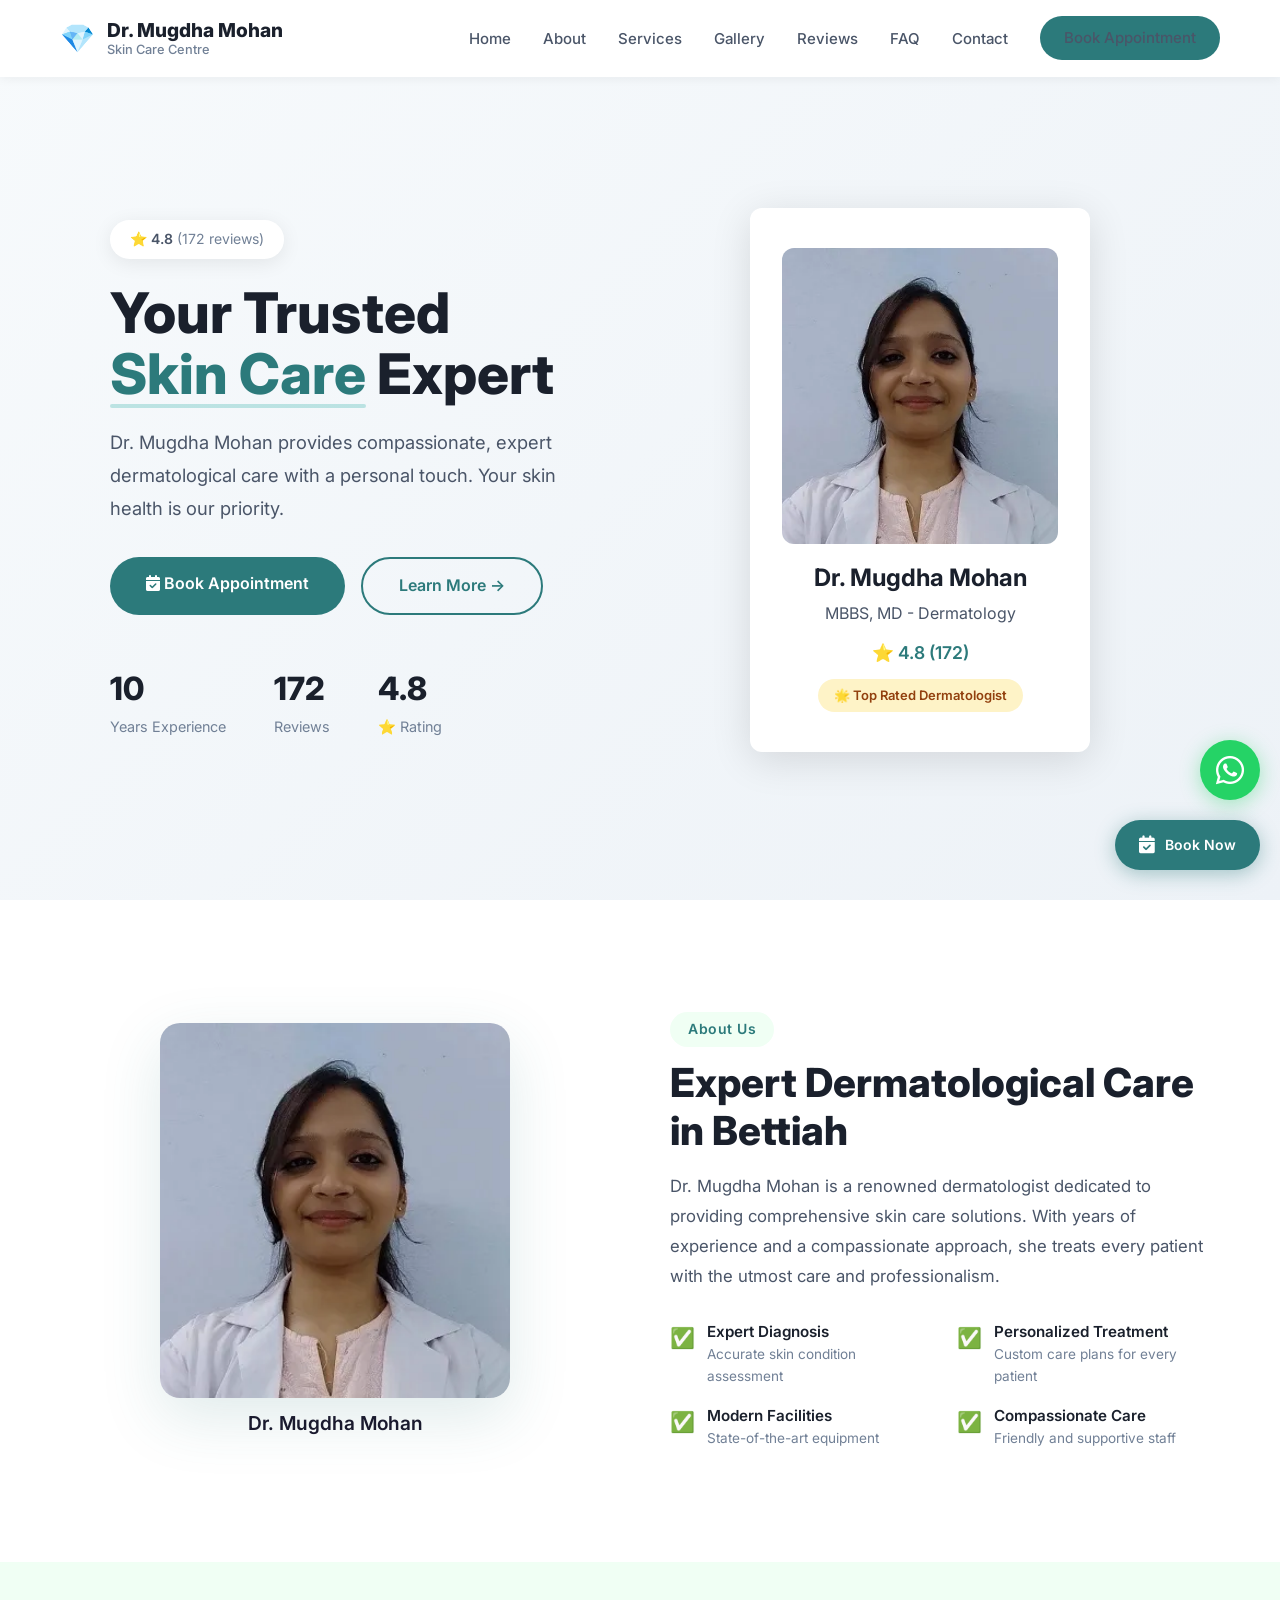
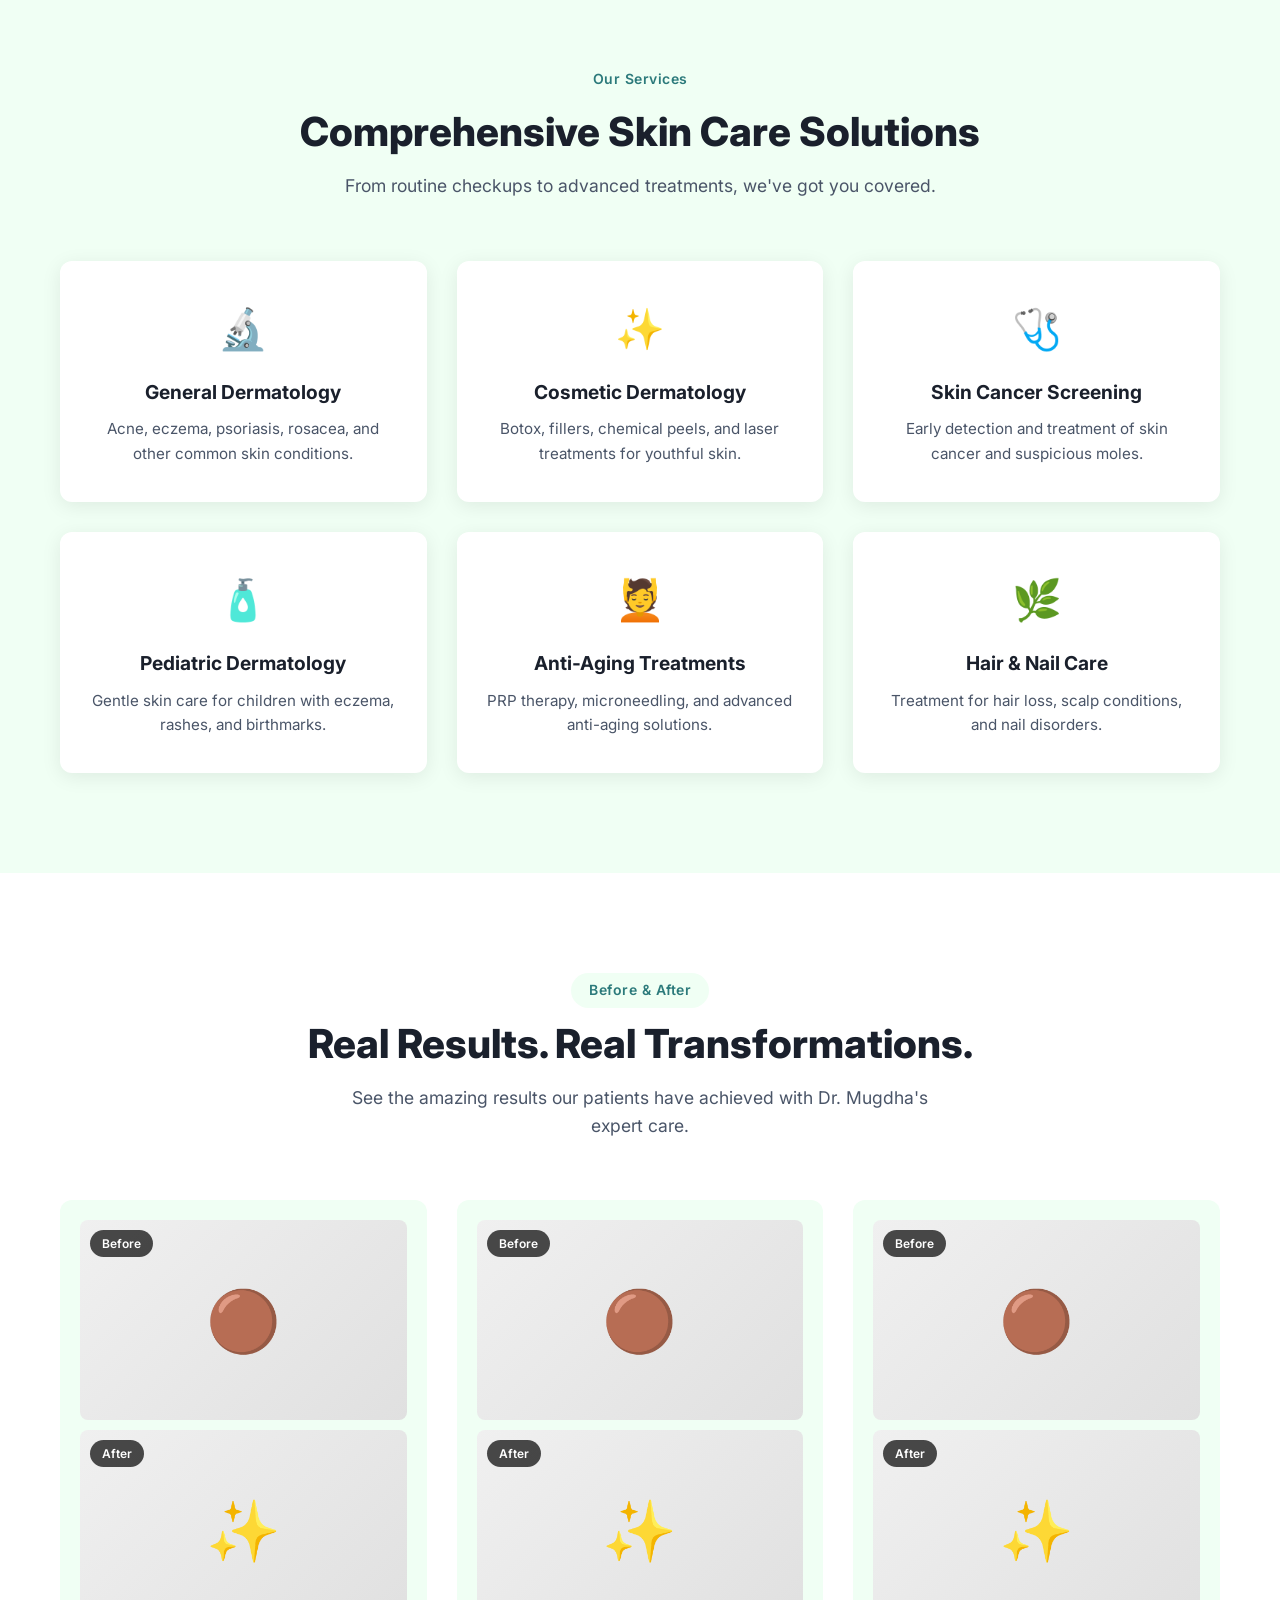
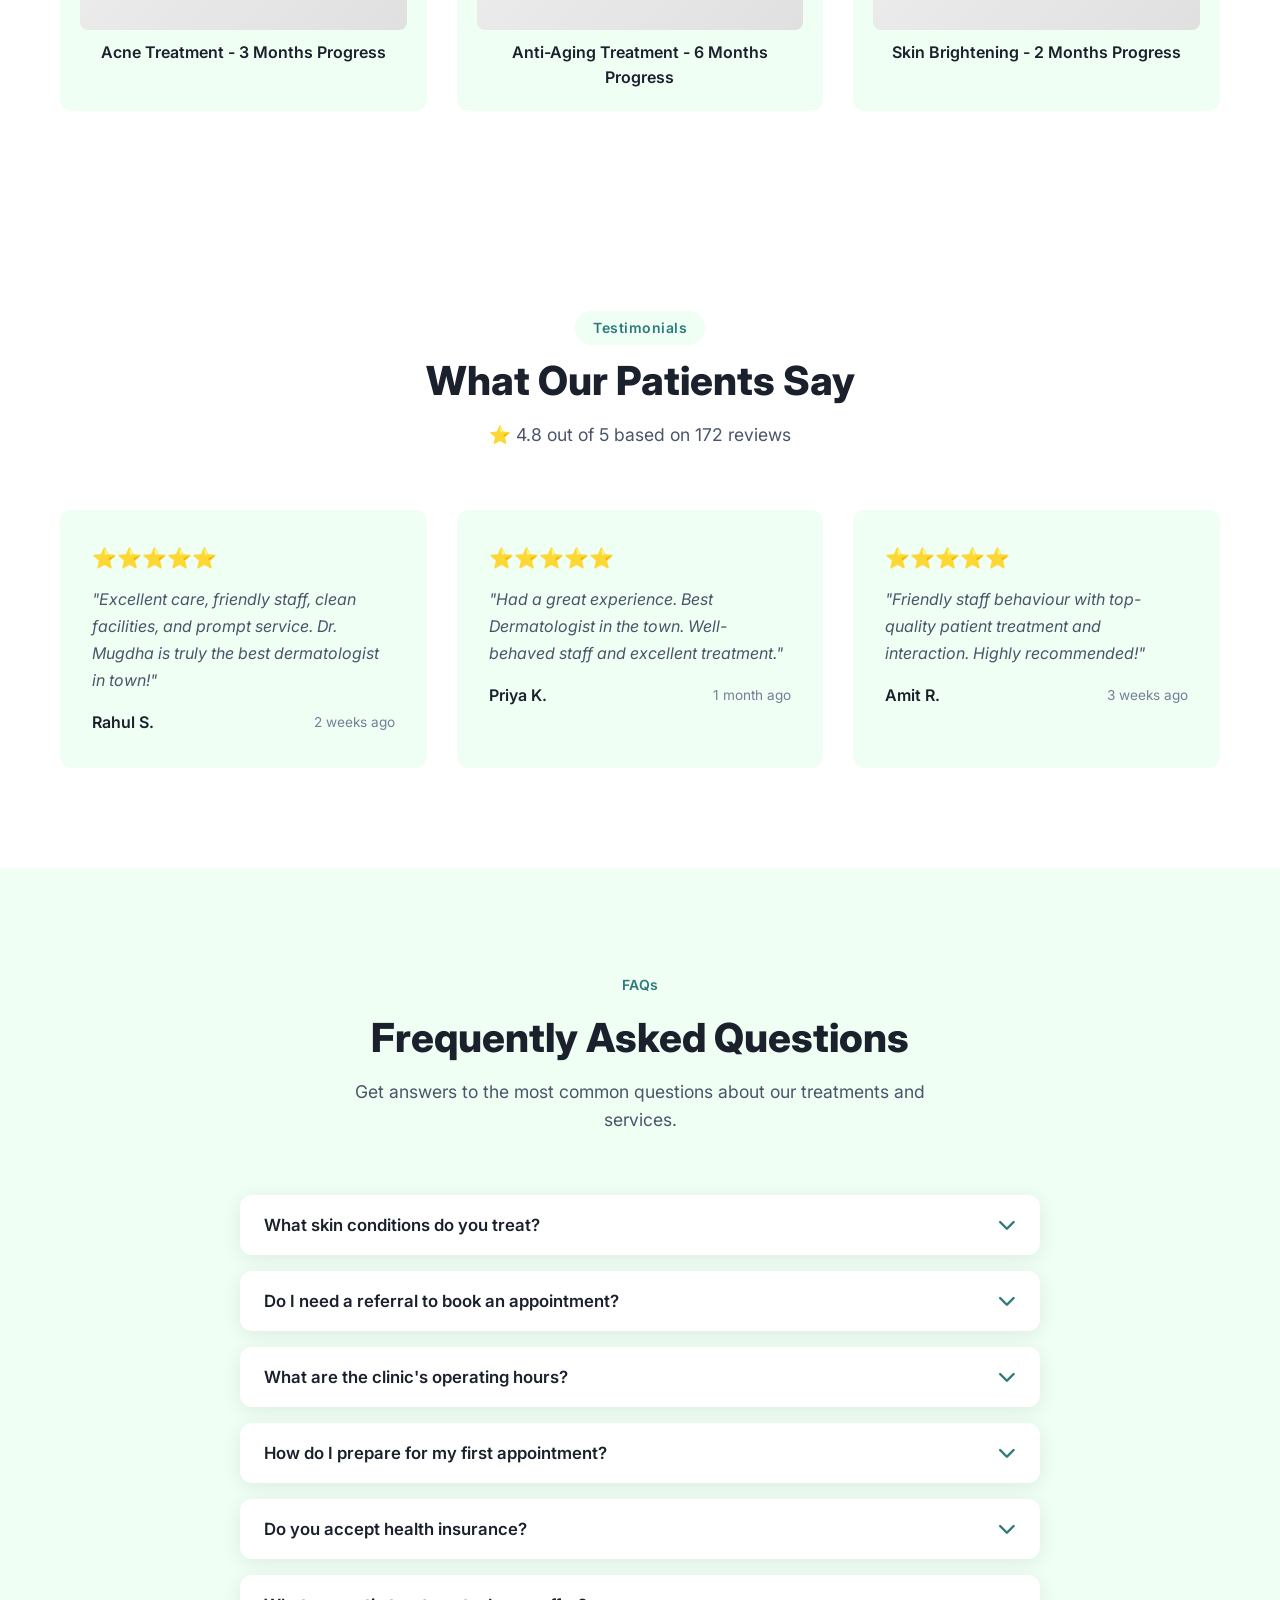
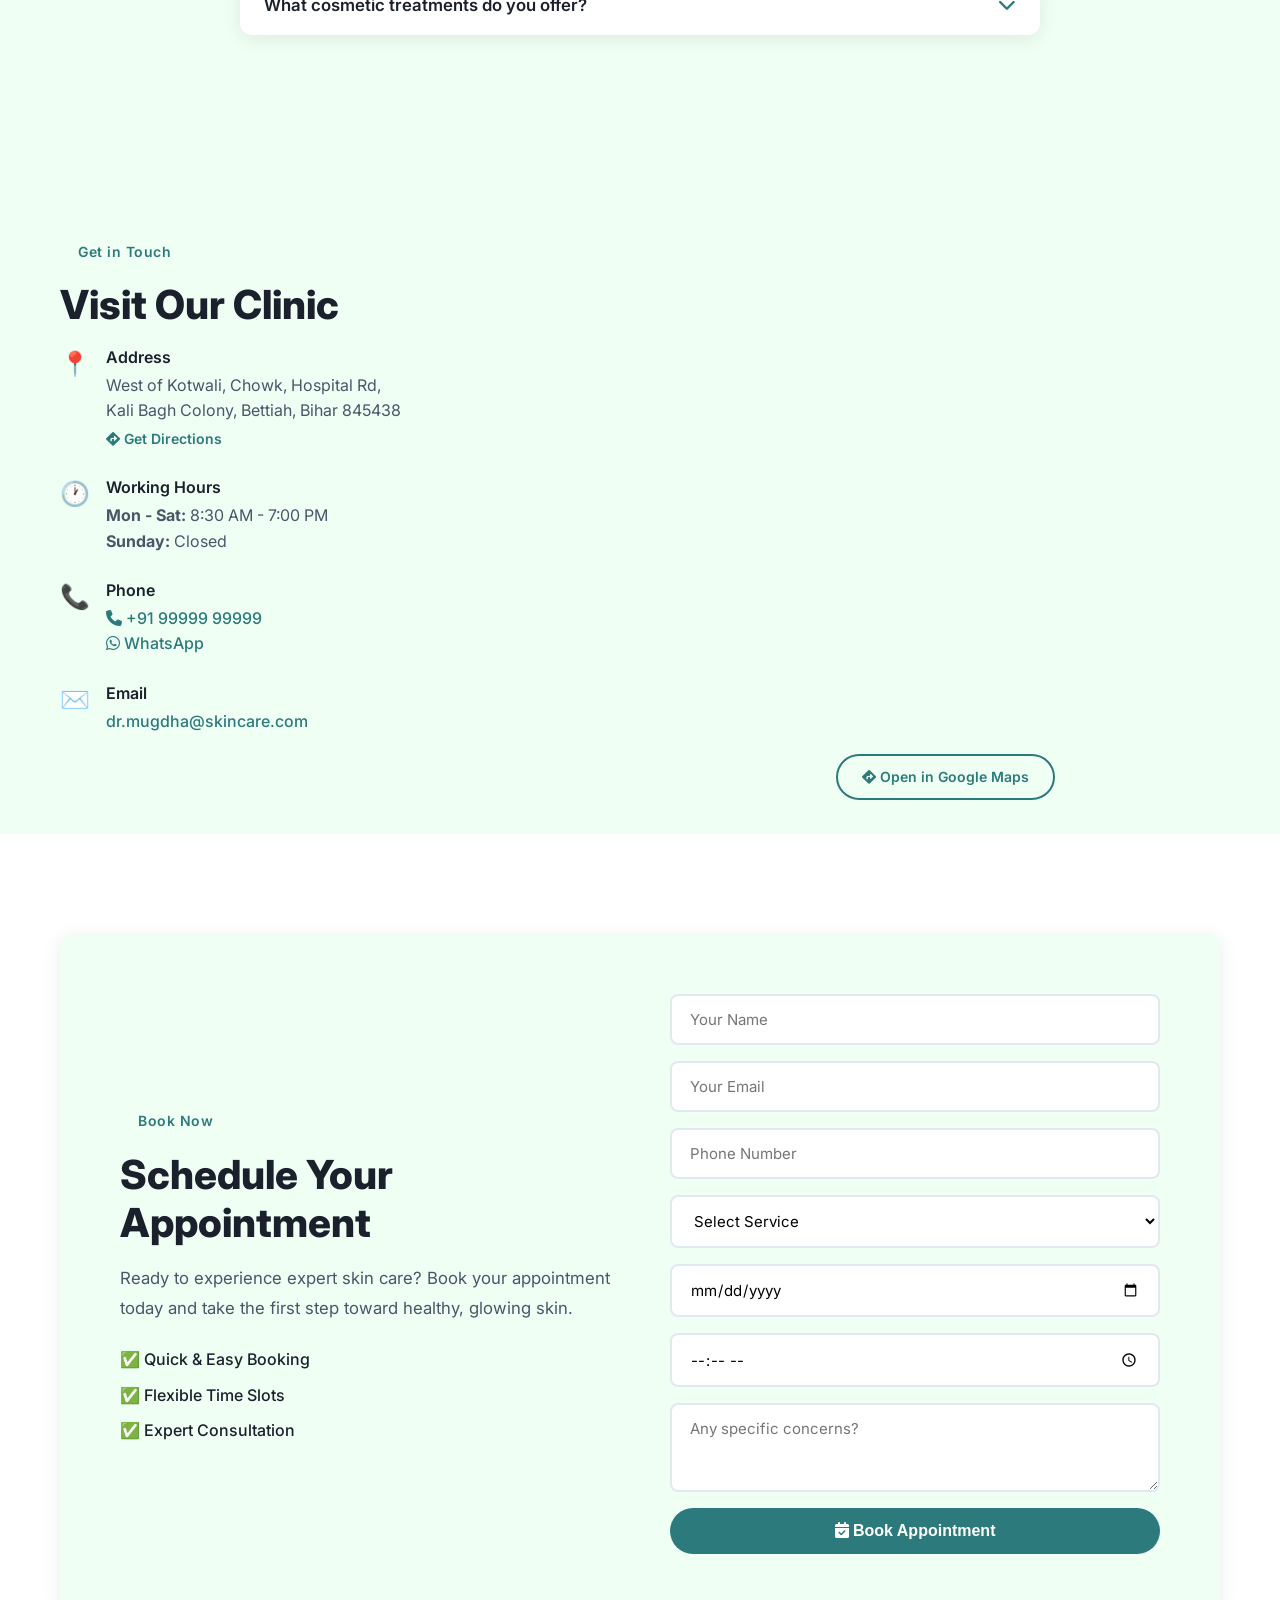
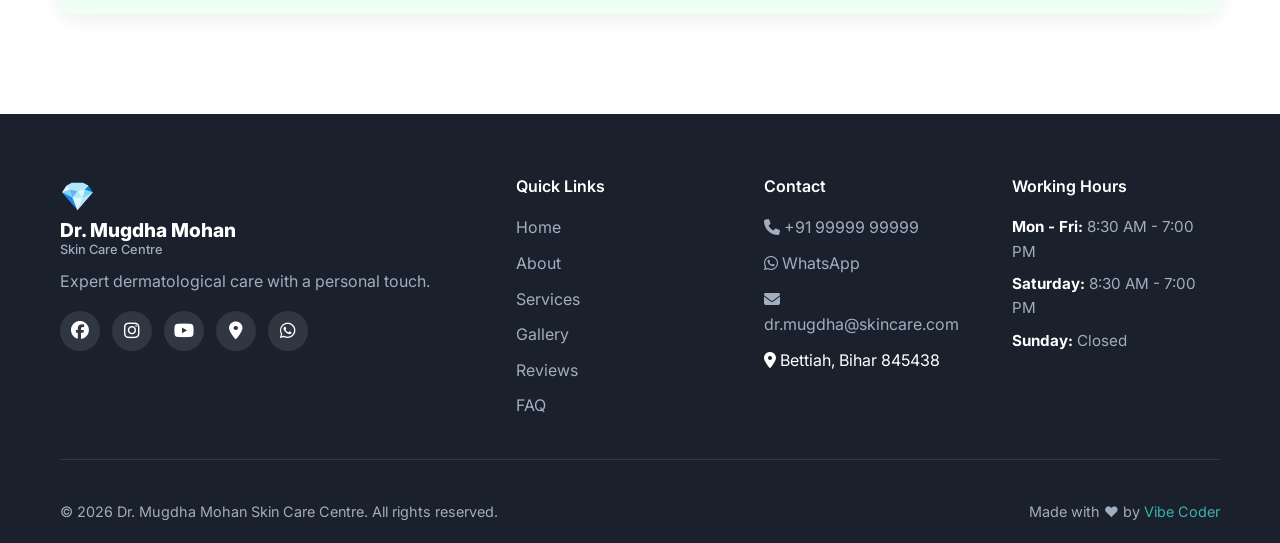
==== index.html @ ae0fac73 "Update index.html" ====
<!DOCTYPE html>
<html lang="en">
<head>
    <!-- ============ SEO META TAGS ============ -->
    <meta charset="UTF-8" />
    <meta name="viewport" content="width=device-width, initial-scale=1.0" />
    <title>Dr. Mugdha Mohan - Best Dermatologist in Bettiah | Skin Care Centre</title>
    
    <!-- Primary SEO Meta Tags -->
    <meta name="description" content="Dr. Mugdha Mohan is the best dermatologist in Bettiah, Bihar. Book an appointment for acne, skin care, anti-aging treatments & more. 4.8⭐ 172+ reviews." />
    <meta name="keywords" content="dermatologist in Bettiah, skin care centre, Dr. Mugdha Mohan, skin doctor, acne treatment, anti-aging, best dermatologist Bihar" />
    <meta name="robots" content="index, follow" />
    <link rel="canonical" href="https://drmugdhamohan.com" />
    
    <!-- Open Graph / Social Media Meta Tags -->
    <meta property="og:title" content="Dr. Mugdha Mohan - Best Dermatologist in Bettiah" />
    <meta property="og:description" content="Expert dermatological care with 4.8⭐ rating. Book your appointment today!" />
    <meta property="og:type" content="website" />
    <meta property="og:url" content="https://drmugdhamohan.com" />
    <meta property="og:image" content="https://drmugdhamohan.com/dr-mugdha-og.jpg" />
    
    <!-- Twitter Card -->
    <meta name="twitter:card" content="summary_large_image" />
    <meta name="twitter:title" content="Dr. Mugdha Mohan - Best Dermatologist in Bettiah" />
    <meta name="twitter:description" content="Expert dermatological care with 4.8⭐ rating. Book your appointment today!" />
    
    <!-- Schema Markup for Local Business (JSON-LD) -->
    <script type="application/ld+json">
    {
        "@context": "https://schema.org",
        "@type": "MedicalClinic",
        "name": "Dr. Mugdha Mohan Skin Care Centre",
        "image": "https://drmugdhamohan.com/dr-mugdha.jpg",
        "address": {
            "@type": "PostalAddress",
            "streetAddress": "West of Kotwali, Chowk, Hospital Rd, Kali Bagh Colony",
            "addressLocality": "Bettiah",
            "addressRegion": "Bihar",
            "postalCode": "845438",
            "addressCountry": "IN"
        },
        "geo": {
            "@type": "GeoCoordinates",
            "latitude": 26.123456,
            "longitude": 84.123456
        },
        "telephone": "+919999999999",
        "openingHours": "Mo-Sa 08:30-19:00",
        "aggregateRating": {
            "@type": "AggregateRating",
            "ratingValue": "4.8",
            "ratingCount": "172"
        }
    }
    </script>

    <!-- Fonts & Styles -->
    <link href="https://fonts.googleapis.com/css2?family=Inter:wght@400;500;600;700;800;900&display=swap" rel="stylesheet" />
    <link rel="stylesheet" href="https://cdnjs.cloudflare.com/ajax/libs/font-awesome/6.4.0/css/all.min.css" />
    <link rel="stylesheet" href="style.css" />
    
    <!-- Preload Critical Images for Faster Loading -->
    <link rel="preload" as="image" href="dr-mugdha.jpg" />
    
    <!-- Favicon -->
    <link rel="icon" type="image/x-icon" href="favicon.ico" />
</head>
<body>

    <!-- ============ FLOATING BUTTONS ============ -->
    <!-- WhatsApp Floating Button -->
    <a href="https://wa.me/919999999999?text=Hi%20Dr.%20Mugdha%2C%20I%27d%20like%20to%20book%20an%20appointment" 
       class="float-whatsapp" target="_blank" aria-label="Chat on WhatsApp">
        <i class="fab fa-whatsapp"></i>
    </a>

    <!-- Book Now Floating Button -->
    <a href="#booking" class="float-book">
        <i class="fas fa-calendar-check"></i>
        <span>Book Now</span>
    </a>

    <!-- Scroll to Top Button -->
    <button class="scroll-top" id="scrollTop" aria-label="Scroll to top">
        <i class="fas fa-chevron-up"></i>
    </button>

    <!-- ============ NAVIGATION ============ -->
    <nav class="navbar" id="navbar">
        <div class="container">
            <div class="nav-brand">
                <span class="brand-icon">💎</span>
                <div>
                    <span class="brand-name">Dr. Mugdha Mohan</span>
                    <span class="brand-sub">Skin Care Centre</span>
                </div>
            </div>
            <button class="hamburger" id="hamburger" aria-label="Menu">
                <span></span>
                <span></span>
                <span></span>
            </button>
            <ul class="nav-links" id="navLinks">
                <li><a href="#home">Home</a></li>
                <li><a href="#about">About</a></li>
                <li><a href="#services">Services</a></li>
                <li><a href="#gallery">Gallery</a></li>
                <li><a href="#reviews">Reviews</a></li>
                <li><a href="#faq">FAQ</a></li>
                <li><a href="#contact">Contact</a></li>
                <li><a href="#booking" class="btn-nav-cta">Book Appointment</a></li>
            </ul>
        </div>
    </nav>

    <!-- ============ HERO SECTION ============ -->
    <section class="hero" id="home">
        <div class="container">
            <div class="hero-content">
                <div class="hero-badge">
                    ⭐ 4.8 <span>(172 reviews)</span>
                </div>
                <h1 class="hero-title">
                    Your Trusted<br />
                    <span class="highlight">Skin Care</span> Expert
                </h1>
                <p class="hero-subtitle">
                    Dr. Mugdha Mohan provides compassionate, expert dermatological care
                    with a personal touch. Your skin health is our priority.
                </p>
                <div class="hero-buttons">
                    <a href="#booking" class="btn-primary">
                        <i class="fas fa-calendar-check"></i> Book Appointment
                    </a>
                    <a href="#about" class="btn-secondary">Learn More →</a>
                </div>
                <div class="hero-stats">
                    <div class="stat">
                        <span class="stat-number" data-target="10">10</span>
                        <span class="stat-label">Years Experience</span>
                    </div>
                    <div class="stat">
                        <span class="stat-number" data-target="172">172</span>
                        <span class="stat-label">Reviews</span>
                    </div>
                    <div class="stat">
                        <span class="stat-number" data-target="4.8">4.8</span>
                        <span class="stat-label">⭐ Rating</span>
                    </div>
                </div>
                <!-- Download Brochure Button -->
                <!--<div class="hero-brochure">
                    <a href="#" class="btn-brochure" download>
                        <i class="fas fa-file"></i> Download Brochure
                    </a>
                </div>-->
            </div>
            <div class="hero-image">
                <div class="hero-card">
                    <img src="dr-mugdha.jpg" alt="Dr. Mugdha Mohan - Best Dermatologist in Bettiah" style="width: 100%; border-radius: 12px; margin-bottom: 15px; object-fit: cover;" loading="lazy" />
                    <h3>Dr. Mugdha Mohan</h3>
                    <p>MBBS, MD - Dermatology</p>
                    <div class="card-rating">⭐ 4.8 (172)</div>
                    <div class="card-badge">🌟 Top Rated Dermatologist</div>
                </div>
            </div>
        </div>
    </section>

    <!-- ============ ABOUT SECTION ============ -->
    <section class="about" id="about">
        <div class="container">
            <div class="about-grid">
                <div class="about-image">
                    <div class="about-placeholder" style="background: none; border: none; box-shadow: none;">
                        <img src="dr-mugdha.jpg" alt="Dr. Mugdha Mohan - Dermatologist" style="width: 100%; max-width: 350px; border-radius: 20px; box-shadow: 0 20px 60px rgba(44,122,123,0.15);" loading="lazy" />
                        <p style="margin-top: 10px; font-weight: 600; color: #1a1a2e;">Dr. Mugdha Mohan</p>
                    </div>
                </div>
                <div class="about-content">
                    <span class="section-tag">About Us</span>
                    <h2 class="section-title">Expert Dermatological Care <br />in Bettiah</h2>
                    <p class="about-text">
                        Dr. Mugdha Mohan is a renowned dermatologist dedicated to providing
                        comprehensive skin care solutions. With years of experience and a
                        compassionate approach, she treats every patient with the utmost
                        care and professionalism.
                    </p>
                    <div class="about-features">
                        <div class="feature">
                            <span class="feature-icon">✅</span>
                            <div>
                                <h4>Expert Diagnosis</h4>
                                <p>Accurate skin condition assessment</p>
                            </div>
                        </div>
                        <div class="feature">
                            <span class="feature-icon">✅</span>
                            <div>
                                <h4>Personalized Treatment</h4>
                                <p>Custom care plans for every patient</p>
                            </div>
                        </div>
                        <div class="feature">
                            <span class="feature-icon">✅</span>
                            <div>
                                <h4>Modern Facilities</h4>
                                <p>State-of-the-art equipment</p>
                            </div>
                        </div>
                        <div class="feature">
                            <span class="feature-icon">✅</span>
                            <div>
                                <h4>Compassionate Care</h4>
                                <p>Friendly and supportive staff</p>
                            </div>
                        </div>
                    </div>
                </div>
            </div>
        </div>
    </section>

    <!-- ============ SERVICES SECTION ============ -->
    <section class="services" id="services">
        <div class="container">
            <div class="section-header">
                <span class="section-tag">Our Services</span>
                <h2 class="section-title">Comprehensive Skin Care Solutions</h2>
                <p class="section-subtitle">
                    From routine checkups to advanced treatments, we've got you covered.
                </p>
            </div>
            <div class="services-grid">
                <div class="service-card">
                    <div class="service-icon">🔬</div>
                    <h3>General Dermatology</h3>
                    <p>Acne, eczema, psoriasis, rosacea, and other common skin conditions.</p>
                </div>
                <div class="service-card">
                    <div class="service-icon">✨</div>
                    <h3>Cosmetic Dermatology</h3>
                    <p>Botox, fillers, chemical peels, and laser treatments for youthful skin.</p>
                </div>
                <div class="service-card">
                    <div class="service-icon">🩺</div>
                    <h3>Skin Cancer Screening</h3>
                    <p>Early detection and treatment of skin cancer and suspicious moles.</p>
                </div>
                <div class="service-card">
                    <div class="service-icon">🧴</div>
                    <h3>Pediatric Dermatology</h3>
                    <p>Gentle skin care for children with eczema, rashes, and birthmarks.</p>
                </div>
                <div class="service-card">
                    <div class="service-icon">💆</div>
                    <h3>Anti-Aging Treatments</h3>
                    <p>PRP therapy, microneedling, and advanced anti-aging solutions.</p>
                </div>
                <div class="service-card">
                    <div class="service-icon">🌿</div>
                    <h3>Hair & Nail Care</h3>
                    <p>Treatment for hair loss, scalp conditions, and nail disorders.</p>
                </div>
            </div>
        </div>
    </section>

    <!-- ============ GALLERY SECTION (Before/After) ============ -->
    <section class="gallery" id="gallery">
        <div class="container">
            <div class="section-header">
                <span class="section-tag">Before & After</span>
                <h2 class="section-title">Real Results. Real Transformations.</h2>
                <p class="section-subtitle">
                    See the amazing results our patients have achieved with Dr. Mugdha's expert care.
                </p>
            </div>
            <div class="gallery-grid">
                <div class="gallery-card">
                    <div class="gallery-before">
                        <span class="gallery-label">Before</span>
                        <div class="gallery-placeholder">🟤</div>
                    </div>
                    <div class="gallery-after">
                        <span class="gallery-label">After</span>
                        <div class="gallery-placeholder">✨</div>
                    </div>
                    <p class="gallery-caption">Acne Treatment - 3 Months Progress</p>
                </div>
                <div class="gallery-card">
                    <div class="gallery-before">
                        <span class="gallery-label">Before</span>
                        <div class="gallery-placeholder">🟤</div>
                    </div>
                    <div class="gallery-after">
                        <span class="gallery-label">After</span>
                        <div class="gallery-placeholder">✨</div>
                    </div>
                    <p class="gallery-caption">Anti-Aging Treatment - 6 Months Progress</p>
                </div>
                <div class="gallery-card">
                    <div class="gallery-before">
                        <span class="gallery-label">Before</span>
                        <div class="gallery-placeholder">🟤</div>
                    </div>
                    <div class="gallery-after">
                        <span class="gallery-label">After</span>
                        <div class="gallery-placeholder">✨</div>
                    </div>
                    <p class="gallery-caption">Skin Brightening - 2 Months Progress</p>
                </div>
            </div>
        </div>
    </section>

    <!-- ============ REVIEWS SECTION ============ -->
    <section class="reviews" id="reviews">
        <div class="container">
            <div class="section-header">
                <span class="section-tag">Testimonials</span>
                <h2 class="section-title">What Our Patients Say</h2>
                <p class="section-subtitle">
                    ⭐ 4.8 out of 5 based on 172 reviews
                </p>
            </div>
            <div class="reviews-grid">
                <div class="review-card">
                    <div class="review-stars">⭐⭐⭐⭐⭐</div>
                    <p class="review-text">
                        "Excellent care, friendly staff, clean facilities, and prompt service. Dr. Mugdha is truly the best dermatologist in town!"
                    </p>
                    <div class="review-author">
                        <span class="author-name">Rahul S.</span>
                        <span class="author-date">2 weeks ago</span>
                    </div>
                </div>
                <div class="review-card">
                    <div class="review-stars">⭐⭐⭐⭐⭐</div>
                    <p class="review-text">
                        "Had a great experience. Best Dermatologist in the town. Well-behaved staff and excellent treatment."
                    </p>
                    <div class="review-author">
                        <span class="author-name">Priya K.</span>
                        <span class="author-date">1 month ago</span>
                    </div>
                </div>
                <div class="review-card">
                    <div class="review-stars">⭐⭐⭐⭐⭐</div>
                    <p class="review-text">
                        "Friendly staff behaviour with top-quality patient treatment and interaction. Highly recommended!"
                    </p>
                    <div class="review-author">
                        <span class="author-name">Amit R.</span>
                        <span class="author-date">3 weeks ago</span>
                    </div>
                </div>
            </div>
        </div>
    </section>

    <!-- ============ FAQ SECTION ============ -->
    <section class="faq" id="faq">
        <div class="container">
            <div class="section-header">
                <span class="section-tag">FAQs</span>
                <h2 class="section-title">Frequently Asked Questions</h2>
                <p class="section-subtitle">
                    Get answers to the most common questions about our treatments and services.
                </p>
            </div>
            <div class="faq-grid">
                <div class="faq-item">
                    <button class="faq-question">
                        <span>What skin conditions do you treat?</span>
                        <i class="fas fa-chevron-down"></i>
                    </button>
                    <div class="faq-answer">
                        <p>We treat a wide range of skin conditions including acne, eczema, psoriasis, rosacea, skin infections, pigmentation disorders, and more. Dr. Mugdha specializes in both medical and cosmetic dermatology.</p>
                    </div>
                </div>
                <div class="faq-item">
                    <button class="faq-question">
                        <span>Do I need a referral to book an appointment?</span>
                        <i class="fas fa-chevron-down"></i>
                    </button>
                    <div class="faq-answer">
                        <p>No referral is needed! You can directly book an appointment through our website, by calling us, or by visiting our clinic during working hours.</p>
                    </div>
                </div>
                <div class="faq-item">
                    <button class="faq-question">
                        <span>What are the clinic's operating hours?</span>
                        <i class="fas fa-chevron-down"></i>
                    </button>
                    <div class="faq-answer">
                        <p>We are open Monday to Saturday from 8:30 AM to 7:00 PM. We are closed on Sundays. Emergency cases are handled on a priority basis.</p>
                    </div>
                </div>
                <div class="faq-item">
                    <button class="faq-question">
                        <span>How do I prepare for my first appointment?</span>
                        <i class="fas fa-chevron-down"></i>
                    </button>
                    <div class="faq-answer">
                        <p>Please bring any previous medical records, a list of current medications, and be prepared to discuss your skin concerns in detail. Avoid wearing makeup or skincare products on the day of your appointment for better examination.</p>
                    </div>
                </div>
                <div class="faq-item">
                    <button class="faq-question">
                        <span>Do you accept health insurance?</span>
                        <i class="fas fa-chevron-down"></i>
                    </button>
                    <div class="faq-answer">
                        <p>Yes, we accept most major health insurance plans. Please bring your insurance card to your appointment, and our staff will help you with the paperwork.</p>
                    </div>
                </div>
                <div class="faq-item">
                    <button class="faq-question">
                        <span>What cosmetic treatments do you offer?</span>
                        <i class="fas fa-chevron-down"></i>
                    </button>
                    <div class="faq-answer">
                        <p>We offer a range of cosmetic treatments including Botox, dermal fillers, chemical peels, laser treatments, PRP therapy, microneedling, and anti-aging solutions. Schedule a consultation to find the best treatment for you.</p>
                    </div>
                </div>
            </div>
        </div>
    </section>

    <!-- ============ LOCATION & CONTACT ============ -->
<section class="contact" id="contact">
    <div class="container">
        <div class="contact-grid">
            <div class="contact-info">
                <span class="section-tag">Get in Touch</span>
                <h2 class="section-title">Visit Our Clinic</h2>
                <div class="contact-details">
                    <div class="contact-item">
                        <span class="contact-icon">📍</span>
                        <div>
                            <h4>Address</h4>
                            <p>West of Kotwali, Chowk, Hospital Rd,<br />Kali Bagh Colony, Bettiah, Bihar 845438</p>
                            <a href="https://www.google.com/maps/dir//Skin+Care+Centre+Dr.+Mugdha+Mohan+Bettiah" 
                               target="_blank" 
                               style="color: var(--primary); font-weight: 600; font-size: 14px; display: inline-block; margin-top: 4px;">
                                <i class="fas fa-directions"></i> Get Directions
                            </a>
                        </div>
                    </div>
                    <div class="contact-item">
                        <span class="contact-icon">🕐</span>
                        <div>
                            <h4>Working Hours</h4>
                            <p><strong>Mon - Sat:</strong> 8:30 AM - 7:00 PM</p>
                            <p><strong>Sunday:</strong> Closed</p>
                        </div>
                    </div>
                    <div class="contact-item">
                        <span class="contact-icon">📞</span>
                        <div>
                            <h4>Phone</h4>
                            <p><a href="tel:+919999999999"><i class="fas fa-phone"></i> +91 99999 99999</a></p>
                            <p><a href="https://wa.me/919999999999" target="_blank"><i class="fab fa-whatsapp"></i> WhatsApp</a></p>
                        </div>
                    </div>
                    <div class="contact-item">
                        <span class="contact-icon">✉️</span>
                        <div>
                            <h4>Email</h4>
                            <p><a href="mailto:dr.mugdha@skincare.com">dr.mugdha@skincare.com</a></p>
                        </div>
                    </div>
                </div>
            </div>
            <div class="contact-map">
                <iframe 
                    src="https://www.google.com/maps/embed?pb=!1m18!1m12!1m3!1d3561.3304382568695!2d84.49281327450456!3d26.797605176715958!2m3!1f0!2f0!3f0!3m2!1i1024!2i768!4f13.1!3m3!1m2!1s0x39936f18623a83df%3A0xd4f7e931dc2ffa94!2sSkin%20Care%20Centre%20(Dr.%20Mugdha%20Mohan)!5e0!3m2!1sen!2sus!4v1786411576501!5m2!1sen!2sus" 
                    width="100%" 
                    height="400" 
                    style="border:0; border-radius: 12px;" 
                    allowfullscreen="" 
                    loading="lazy" 
                    referrerpolicy="strict-origin-when-cross-origin"
                    title="Dr. Mugdha Mohan Skin Care Centre Location">
                </iframe>
                <div style="text-align: center; margin-top: 12px;">
                    <a href="https://www.google.com/maps/dir//Skin+Care+Centre+Dr.+Mugdha+Mohan+Bettiah" 
                       target="_blank" 
                       class="btn-secondary" 
                       style="padding: 10px 24px; font-size: 14px; display: inline-block;">
                        <i class="fas fa-directions"></i> Open in Google Maps
                    </a>
                </div>
            </div>
        </div>
    </div>
</section>

    <!-- ============ BOOKING SECTION ============ -->
    <section class="booking" id="booking">
        <div class="container">
            <div class="booking-wrapper">
                <div class="booking-content">
                    <span class="section-tag">Book Now</span>
                    <h2 class="section-title">Schedule Your Appointment</h2>
                    <p class="booking-text">
                        Ready to experience expert skin care? Book your appointment today
                        and take the first step toward healthy, glowing skin.
                    </p>
                    <div class="booking-benefits">
                        <div class="benefit">✅ Quick & Easy Booking</div>
                        <div class="benefit">✅ Flexible Time Slots</div>
                        <div class="benefit">✅ Expert Consultation</div>
                    </div>
                </div>
                <form class="booking-form" id="bookingForm">
                    <input type="text" placeholder="Your Name" required />
                    <input type="email" placeholder="Your Email" required />
                    <input type="tel" placeholder="Phone Number" required />
                    <select required>
                        <option value="">Select Service</option>
                        <option>General Dermatology</option>
                        <option>Cosmetic Dermatology</option>
                        <option>Skin Cancer Screening</option>
                        <option>Pediatric Dermatology</option>
                        <option>Anti-Aging Treatments</option>
                        <option>Hair & Nail Care</option>
                    </select>
                    <input type="date" required />
                    <input type="time" required />
                    <textarea placeholder="Any specific concerns?" rows="3"></textarea>
                    <button type="submit" class="btn-primary">
                        <i class="fas fa-calendar-check"></i> Book Appointment
                    </button>
                </form>
            </div>
        </div>
    </section>

    <!-- ============ FOOTER ============ -->
    <footer class="footer">
        <div class="container">
            <div class="footer-grid">
                <div class="footer-brand">
                    <span class="brand-icon">💎</span>
                    <div>
                        <span class="brand-name">Dr. Mugdha Mohan</span>
                        <span class="brand-sub">Skin Care Centre</span>
                    </div>
                    <p class="footer-text">
                        Expert dermatological care with a personal touch.
                    </p>
                    <!-- Social Media Links in Footer -->
                    <div class="footer-social">
                        <a href="#" aria-label="Facebook"><i class="fab fa-facebook"></i></a>
                        <a href="#" aria-label="Instagram"><i class="fab fa-instagram"></i></a>
                        <a href="#" aria-label="YouTube"><i class="fab fa-youtube"></i></a>
                        <a href="#" aria-label="Google Maps"><i class="fas fa-map-marker-alt"></i></a>
                        <a href="#" aria-label="WhatsApp"><i class="fab fa-whatsapp"></i></a>
                    </div>
                </div>
                <div class="footer-links">
                    <h4>Quick Links</h4>
                    <ul>
                        <li><a href="#home">Home</a></li>
                        <li><a href="#about">About</a></li>
                        <li><a href="#services">Services</a></li>
                        <li><a href="#gallery">Gallery</a></li>
                        <li><a href="#reviews">Reviews</a></li>
                        <li><a href="#faq">FAQ</a></li>
                    </ul>
                </div>
                <div class="footer-links">
                    <h4>Contact</h4>
                    <ul>
                        <li><a href="tel:+919999999999"><i class="fas fa-phone"></i> +91 99999 99999</a></li>
                        <li><a href="https://wa.me/919999999999" target="_blank"><i class="fab fa-whatsapp"></i> WhatsApp</a></li>
                        <li><a href="mailto:dr.mugdha@skincare.com"><i class="fas fa-envelope"></i> dr.mugdha@skincare.com</a></li>
                        <li><i class="fas fa-map-marker-alt"></i> Bettiah, Bihar 845438</li>
                    </ul>
                </div>
                <div class="footer-hours">
                    <h4>Working Hours</h4>
                    <ul>
                        <li><strong>Mon - Fri:</strong> 8:30 AM - 7:00 PM</li>
                        <li><strong>Saturday:</strong> 8:30 AM - 7:00 PM</li>
                        <li><strong>Sunday:</strong> Closed</li>
                    </ul>
                </div>
            </div>
            <div class="footer-bottom">
                <p>&copy; 2026 Dr. Mugdha Mohan Skin Care Centre. All rights reserved.</p>
                <p>Made with ❤️ by <a href="#" target="_blank">Vibe Coder</a></p>
            </div>
        </div>
    </footer>

    <script src="script.js"></script>
</body>
</html>
---- style.css ----
/* ============ RESET & BASE ============ */
* {
    margin: 0;
    padding: 0;
    box-sizing: border-box;
}

html {
    scroll-behavior: smooth;
}

body {
    font-family: 'Inter', sans-serif;
    color: #1A202C;
    line-height: 1.6;
    background-color: #FFFFFF;
}

.container {
    max-width: 1200px;
    margin: 0 auto;
    padding: 0 20px;
}

img {
    max-width: 100%;
    display: block;
}

a {
    text-decoration: none;
    color: inherit;
}

/* ============ VARIABLES ============ */
:root {
    --primary: #2C7A7B;
    --primary-dark: #1A5A5A;
    --primary-light: #38B2AC;
    --secondary: #F0FFF4;
    --accent: #38B2AC;
    --text-dark: #1A202C;
    --text-gray: #4A5568;
    --text-light: #718096;
    --white: #FFFFFF;
    --shadow: 0 4px 20px rgba(0, 0, 0, 0.08);
    --shadow-hover: 0 8px 40px rgba(0, 0, 0, 0.12);
    --radius: 12px;
    --transition: all 0.3s ease;
}

/* ============ BUTTONS ============ */
.btn-primary {
    display: inline-block;
    padding: 14px 36px;
    background: var(--primary);
    color: var(--white);
    font-weight: 600;
    font-size: 16px;
    border: none;
    border-radius: 50px;
    cursor: pointer;
    transition: var(--transition);
    text-align: center;
}

.btn-primary:hover {
    background: var(--primary-dark);
    transform: translateY(-2px);
    box-shadow: 0 8px 25px rgba(44, 122, 123, 0.3);
}

.btn-secondary {
    display: inline-block;
    padding: 14px 36px;
    background: transparent;
    color: var(--primary);
    font-weight: 600;
    font-size: 16px;
    border: 2px solid var(--primary);
    border-radius: 50px;
    cursor: pointer;
    transition: var(--transition);
    text-align: center;
}

.btn-secondary:hover {
    background: var(--primary);
    color: var(--white);
    transform: translateY(-2px);
}

.btn-nav-cta {
    display: inline-block;
    padding: 10px 24px;
    background: var(--primary);
    color: var(--white);
    font-weight: 600;
    font-size: 14px;
    border-radius: 50px;
    transition: var(--transition);
}

.btn-nav-cta:hover {
    background: var(--primary-dark);
    transform: scale(1.05);
}

/* ============ SECTION STYLES ============ */
.section-tag {
    display: inline-block;
    padding: 6px 18px;
    background: var(--secondary);
    color: var(--primary);
    font-weight: 600;
    font-size: 14px;
    border-radius: 50px;
    margin-bottom: 12px;
    letter-spacing: 0.5px;
}

.section-title {
    font-size: 2.5rem;
    font-weight: 800;
    color: var(--text-dark);
    line-height: 1.2;
    margin-bottom: 16px;
}

.section-subtitle {
    font-size: 1.1rem;
    color: var(--text-gray);
    max-width: 600px;
    margin: 0 auto;
}

.section-header {
    text-align: center;
    margin-bottom: 60px;
}

/* ============ NAVBAR ============ */
.navbar {
    position: fixed;
    top: 0;
    width: 100%;
    z-index: 1000;
    padding: 16px 0;
    background: rgba(255, 255, 255, 0.95);
    backdrop-filter: blur(10px);
    box-shadow: 0 2px 10px rgba(0, 0, 0, 0.05);
    transition: var(--transition);
}

.navbar .container {
    display: flex;
    justify-content: space-between;
    align-items: center;
}

.nav-brand {
    display: flex;
    align-items: center;
    gap: 12px;
}

.brand-icon {
    font-size: 28px;
}

.brand-name {
    font-weight: 800;
    font-size: 1.2rem;
    color: var(--text-dark);
    display: block;
    line-height: 1.2;
}

.brand-sub {
    font-size: 0.8rem;
    color: var(--text-light);
    font-weight: 500;
    display: block;
    line-height: 1.2;
}

.nav-links {
    display: flex;
    align-items: center;
    gap: 32px;
    list-style: none;
}

.nav-links a {
    font-weight: 500;
    color: var(--text-gray);
    transition: var(--transition);
    font-size: 15px;
}

.nav-links a:hover {
    color: var(--primary);
}

.hamburger {
    display: none;
    flex-direction: column;
    gap: 5px;
    background: none;
    border: none;
    cursor: pointer;
    padding: 5px;
}

.hamburger span {
    display: block;
    width: 25px;
    height: 3px;
    background: var(--text-dark);
    border-radius: 3px;
    transition: var(--transition);
}

/* ============ HERO ============ */
.hero {
    padding: 140px 0 80px;
    background: linear-gradient(135deg, #F7FAFC 0%, #EDF2F7 100%);
    min-height: 100vh;
    display: flex;
    align-items: center;
}

.hero .container {
    display: grid;
    grid-template-columns: 1fr 1fr;
    gap: 60px;
    align-items: center;
}

.hero-badge {
    display: inline-block;
    padding: 8px 20px;
    background: var(--white);
    border-radius: 50px;
    font-weight: 600;
    font-size: 14px;
    color: var(--text-gray);
    box-shadow: var(--shadow);
    margin-bottom: 24px;
}

.hero-badge span {
    color: var(--text-light);
    font-weight: 400;
}

.hero-title {
    font-size: 3.5rem;
    font-weight: 800;
    line-height: 1.1;
    color: var(--text-dark);
    margin-bottom: 20px;
}

.hero-title .highlight {
    color: var(--primary);
    position: relative;
}

.hero-title .highlight::after {
    content: '';
    position: absolute;
    bottom: 0;
    left: 0;
    width: 100%;
    height: 4px;
    background: var(--primary-light);
    border-radius: 2px;
    opacity: 0.3;
}

.hero-subtitle {
    font-size: 1.15rem;
    color: var(--text-gray);
    max-width: 500px;
    margin-bottom: 32px;
    line-height: 1.8;
}

.hero-buttons {
    display: flex;
    gap: 16px;
    flex-wrap: wrap;
    margin-bottom: 48px;
}

.hero-stats {
    display: flex;
    gap: 48px;
}

.stat-number {
    display: block;
    font-size: 2rem;
    font-weight: 800;
    color: var(--text-dark);
}

.stat-label {
    font-size: 0.9rem;
    color: var(--text-light);
}

/* Hero Image / Card */
.hero-image {
    display: flex;
    justify-content: center;
}

.hero-card {
    background: var(--white);
    padding: 40px 32px;
    border-radius: var(--radius);
    box-shadow: var(--shadow-hover);
    text-align: center;
    max-width: 340px;
    width: 100%;
    transition: var(--transition);
}

.hero-card:hover {
    transform: translateY(-8px);
}

.card-icon {
    font-size: 64px;
    margin-bottom: 16px;
}

.hero-card h3 {
    font-size: 1.5rem;
    font-weight: 700;
    color: var(--text-dark);
    margin-bottom: 4px;
}

.hero-card p {
    color: var(--text-gray);
    margin-bottom: 12px;
}

.card-rating {
    font-size: 1.1rem;
    font-weight: 600;
    color: var(--primary);
    margin-bottom: 12px;
}

.card-badge {
    display: inline-block;
    padding: 6px 16px;
    background: #FEF3C7;
    color: #92400E;
    border-radius: 50px;
    font-weight: 600;
    font-size: 13px;
}

/* ============ ABOUT ============ */
.about {
    padding: 100px 0;
    background: var(--white);
}

.about-grid {
    display: grid;
    grid-template-columns: 1fr 1fr;
    gap: 60px;
    align-items: center;
}

.about-image {
    display: flex;
    justify-content: center;
    align-items: center;
}

.about-placeholder {
    width: 100%;
    max-width: 420px;
    aspect-ratio: 1/1.1;
    background: linear-gradient(135deg, var(--secondary), #D4EDDA);
    border-radius: var(--radius);
    display: flex;
    flex-direction: column;
    justify-content: center;
    align-items: center;
    font-size: 80px;
    color: var(--primary);
    box-shadow: var(--shadow-hover);
}

.about-placeholder p {
    font-size: 1.2rem;
    font-weight: 600;
    color: var(--primary-dark);
    margin-top: 16px;
}

.about-text {
    font-size: 1.05rem;
    color: var(--text-gray);
    line-height: 1.8;
    margin-bottom: 28px;
}

.about-features {
    display: grid;
    grid-template-columns: 1fr 1fr;
    gap: 16px 24px;
}

.feature {
    display: flex;
    align-items: flex-start;
    gap: 12px;
}

.feature-icon {
    font-size: 20px;
    flex-shrink: 0;
    margin-top: 2px;
}

.feature h4 {
    font-size: 0.95rem;
    font-weight: 600;
    color: var(--text-dark);
}

.feature p {
    font-size: 0.85rem;
    color: var(--text-light);
}

/* ============ SERVICES ============ */
.services {
    padding: 100px 0;
    background: var(--secondary);
}

.services-grid {
    display: grid;
    grid-template-columns: repeat(3, 1fr);
    gap: 30px;
}

.service-card {
    background: var(--white);
    padding: 36px 28px;
    border-radius: var(--radius);
    box-shadow: var(--shadow);
    transition: var(--transition);
    text-align: center;
}

.service-card:hover {
    transform: translateY(-6px);
    box-shadow: var(--shadow-hover);
}

.service-icon {
    font-size: 40px;
    margin-bottom: 16px;
}

.service-card h3 {
    font-size: 1.2rem;
    font-weight: 700;
    color: var(--text-dark);
    margin-bottom: 10px;
}

.service-card p {
    color: var(--text-gray);
    font-size: 0.95rem;
    line-height: 1.6;
}

/* ============ REVIEWS ============ */
.reviews {
    padding: 100px 0;
    background: var(--white);
}

.reviews-grid {
    display: grid;
    grid-template-columns: repeat(3, 1fr);
    gap: 30px;
}

.review-card {
    background: var(--secondary);
    padding: 32px;
    border-radius: var(--radius);
    transition: var(--transition);
}

.review-card:hover {
    transform: translateY(-4px);
    box-shadow: var(--shadow);
}

.review-stars {
    font-size: 20px;
    margin-bottom: 12px;
}

.review-text {
    font-size: 1rem;
    color: var(--text-gray);
    line-height: 1.7;
    margin-bottom: 16px;
    font-style: italic;
}

.review-author {
    display: flex;
    justify-content: space-between;
    align-items: center;
}

.author-name {
    font-weight: 600;
    color: var(--text-dark);
}

.author-date {
    font-size: 0.85rem;
    color: var(--text-light);
}

/* ============ CONTACT ============ */
.contact {
    padding: 100px 0;
    background: var(--secondary);
}

.contact-grid {
    display: grid;
    grid-template-columns: 1fr 1fr;
    gap: 60px;
}

.contact-details {
    display: flex;
    flex-direction: column;
    gap: 24px;
}

.contact-item {
    display: flex;
    gap: 16px;
    align-items: flex-start;
}

.contact-icon {
    font-size: 24px;
    flex-shrink: 0;
}

.contact-item h4 {
    font-weight: 600;
    color: var(--text-dark);
    margin-bottom: 2px;
}

.contact-item p {
    color: var(--text-gray);
    line-height: 1.6;
}

.contact-item a {
    color: var(--primary);
    font-weight: 500;
}

.contact-item a:hover {
    text-decoration: underline;
}

.contact-map iframe {
    width: 100%;
    height: 100%;
    min-height: 400px;
    border-radius: var(--radius);
}

/* ============ BOOKING ============ */
.booking {
    padding: 100px 0;
    background: var(--white);
}

.booking-wrapper {
    display: grid;
    grid-template-columns: 1fr 1fr;
    gap: 60px;
    background: var(--secondary);
    padding: 60px;
    border-radius: var(--radius);
    box-shadow: var(--shadow);
}

.booking-content {
    display: flex;
    flex-direction: column;
    justify-content: center;
}

.booking-text {
    font-size: 1.05rem;
    color: var(--text-gray);
    line-height: 1.8;
    margin-bottom: 24px;
}

.booking-benefits {
    display: flex;
    flex-direction: column;
    gap: 10px;
}

.benefit {
    font-weight: 500;
    color: var(--text-dark);
}

.booking-form {
    display: flex;
    flex-direction: column;
    gap: 16px;
}

.booking-form input,
.booking-form select,
.booking-form textarea {
    padding: 14px 18px;
    border: 2px solid #E2E8F0;
    border-radius: 8px;
    font-family: 'Inter', sans-serif;
    font-size: 15px;
    transition: var(--transition);
    background: var(--white);
}

.booking-form input:focus,
.booking-form select:focus,
.booking-form textarea:focus {
    outline: none;
    border-color: var(--primary);
    box-shadow: 0 0 0 4px rgba(44, 122, 123, 0.1);
}

.booking-form textarea {
    resize: vertical;
    min-height: 80px;
}

/* ============ FOOTER ============ */
.footer {
    background: #1A202C;
    color: var(--white);
    padding: 60px 0 20px;
}

.footer-grid {
    display: grid;
    grid-template-columns: 2fr 1fr 1fr 1fr;
    gap: 40px;
    padding-bottom: 40px;
    border-bottom: 1px solid rgba(255, 255, 255, 0.1);
    margin-bottom: 20px;
}

.footer-brand .brand-name {
    color: var(--white);
}

.footer-brand .brand-sub {
    color: #A0AEC0;
}

.footer-text {
    color: #A0AEC0;
    margin-top: 12px;
    line-height: 1.6;
}

.footer-links h4 {
    font-size: 1rem;
    font-weight: 600;
    margin-bottom: 16px;
}

.footer-links ul {
    list-style: none;
    display: flex;
    flex-direction: column;
    gap: 10px;
}

.footer-links a {
    color: #A0AEC0;
    transition: var(--transition);
}

.footer-links a:hover {
    color: var(--white);
}

.footer-social h4 {
    font-size: 1rem;
    font-weight: 600;
    margin-bottom: 16px;
}

.social-icons {
    display: flex;
    gap: 12px;
}

.social-icons a {
    display: inline-flex;
    justify-content: center;
    align-items: center;
    width: 44px;
    height: 44px;
    background: rgba(255, 255, 255, 0.08);
    border-radius: 50%;
    font-size: 20px;
    transition: var(--transition);
}

.social-icons a:hover {
    background: var(--primary);
    transform: translateY(-2px);
}

.footer-bottom {
    display: flex;
    justify-content: space-between;
    align-items: center;
    padding-top: 20px;
    font-size: 0.9rem;
    color: #A0AEC0;
}

.footer-bottom a {
    color: var(--primary-light);
}

.footer-bottom a:hover {
    text-decoration: underline;
}

/* ============ RESPONSIVE ============ */

/* Tablets */
@media (max-width: 1024px) {
    .hero-title {
        font-size: 2.8rem;
    }
    
    .services-grid {
        grid-template-columns: repeat(2, 1fr);
    }
    
    .reviews-grid {
        grid-template-columns: repeat(2, 1fr);
    }
}

/* Mobile */
@media (max-width: 768px) {
    .hamburger {
        display: flex;
    }
    
    .nav-links {
        display: none;
        flex-direction: column;
        position: absolute;
        top: 100%;
        left: 0;
        right: 0;
        background: var(--white);
        padding: 24px 20px;
        box-shadow: var(--shadow);
        gap: 16px;
        align-items: center;
    }
    
    .nav-links.active {
        display: flex;
    }
    
    /* Hero */
    .hero {
        padding: 120px 0 60px;
    }
    
    .hero .container {
        grid-template-columns: 1fr;
        text-align: center;
    }
    
    .hero-title {
        font-size: 2.2rem;
    }
    
    .hero-subtitle {
        margin: 0 auto 32px;
    }
    
    .hero-buttons {
        justify-content: center;
    }
    
    .hero-stats {
        justify-content: center;
    }
    
    .hero-image {
        order: -1;
    }
    
    /* About */
    .about-grid {
        grid-template-columns: 1fr;
        text-align: center;
    }
    
    .about-features {
        grid-template-columns: 1fr;
        text-align: left;
    }
    
    /* Services */
    .services-grid {
        grid-template-columns: 1fr;
    }
    
    /* Reviews */
    .reviews-grid {
        grid-template-columns: 1fr;
    }
    
    /* Contact */
    .contact-grid {
        grid-template-columns: 1fr;
    }
    
    .contact-map iframe {
        min-height: 300px;
    }
    
    /* Booking */
    .booking-wrapper {
        grid-template-columns: 1fr;
        padding: 30px 20px;
    }
    
    /* Footer */
    .footer-grid {
        grid-template-columns: 1fr;
        gap: 30px;
    }
    
    .footer-bottom {
        flex-direction: column;
        gap: 8px;
        text-align: center;
    }
    
    .section-title {
        font-size: 2rem;
    }
}

/* Small Mobile */
@media (max-width: 480px) {
    .hero-title {
        font-size: 1.8rem;
    }
    
    .hero-stats {
        gap: 24px;
    }
    
    .stat-number {
        font-size: 1.5rem;
    }
}
/* ============ FLOATING BUTTONS ============ */

/* WhatsApp Floating Button */
.float-whatsapp {
    position: fixed;
    bottom: 100px;
    right: 20px;
    background: #25D366;
    color: white;
    width: 60px;
    height: 60px;
    border-radius: 50%;
    display: flex;
    align-items: center;
    justify-content: center;
    font-size: 32px;
    box-shadow: 0 4px 20px rgba(37, 211, 102, 0.4);
    z-index: 999;
    transition: var(--transition);
    text-decoration: none;
}

.float-whatsapp:hover {
    transform: scale(1.1) rotate(-5deg);
    box-shadow: 0 8px 40px rgba(37, 211, 102, 0.6);
    color: white;
}

/* Book Now Floating Button */
.float-book {
    position: fixed;
    bottom: 30px;
    right: 20px;
    background: var(--primary);
    color: white;
    padding: 14px 24px;
    border-radius: 50px;
    display: flex;
    align-items: center;
    gap: 10px;
    font-weight: 600;
    box-shadow: 0 4px 20px rgba(44, 122, 123, 0.4);
    z-index: 999;
    transition: var(--transition);
    text-decoration: none;
    font-size: 14px;
}

.float-book:hover {
    transform: translateY(-3px) scale(1.05);
    box-shadow: 0 8px 40px rgba(44, 122, 123, 0.6);
    color: white;
}

.float-book i {
    font-size: 18px;
}

/* Scroll to Top Button */
.scroll-top {
    position: fixed;
    bottom: 170px;
    right: 20px;
    background: var(--text-dark);
    color: white;
    width: 50px;
    height: 50px;
    border-radius: 50%;
    border: none;
    font-size: 20px;
    cursor: pointer;
    opacity: 0;
    visibility: hidden;
    transition: var(--transition);
    z-index: 999;
    box-shadow: 0 4px 15px rgba(0,0,0,0.2);
}

.scroll-top.visible {
    opacity: 1;
    visibility: visible;
}

.scroll-top:hover {
    background: var(--primary);
    transform: translateY(-3px);
}

/* ============ HERO BROCHURE BUTTON ============ */
.hero-brochure {
    margin-top: 24px;
}

.btn-brochure {
    display: inline-block;
    padding: 12px 28px;
    background: white;
    color: var(--primary);
    border: 2px dashed var(--primary);
    border-radius: 50px;
    font-weight: 600;
    font-size: 14px;
    transition: var(--transition);
    text-decoration: none;
}

.btn-brochure:hover {
    background: var(--primary);
    color: white;
    transform: translateY(-2px);
    box-shadow: 0 8px 25px rgba(44, 122, 123, 0.2);
}

.btn-brochure i {
    margin-right: 8px;
}

/* ============ GALLERY SECTION ============ */
.gallery {
    padding: 100px 0;
    background: var(--white);
}

.gallery-grid {
    display: grid;
    grid-template-columns: repeat(3, 1fr);
    gap: 30px;
}

.gallery-card {
    background: var(--secondary);
    border-radius: var(--radius);
    overflow: hidden;
    transition: var(--transition);
    padding: 20px;
}

.gallery-card:hover {
    transform: translateY(-6px);
    box-shadow: var(--shadow-hover);
}

.gallery-before,
.gallery-after {
    position: relative;
    border-radius: 8px;
    overflow: hidden;
    margin-bottom: 10px;
}

.gallery-label {
    position: absolute;
    top: 10px;
    left: 10px;
    background: rgba(0,0,0,0.7);
    color: white;
    padding: 4px 12px;
    border-radius: 20px;
    font-size: 12px;
    font-weight: 600;
    z-index: 1;
}

.gallery-placeholder {
    height: 200px;
    display: flex;
    align-items: center;
    justify-content: center;
    font-size: 60px;
    background: linear-gradient(135deg, #f0f0f0, #e0e0e0);
}

.gallery-caption {
    text-align: center;
    font-weight: 600;
    color: var(--text-dark);
    margin-top: 10px;
}

/* ============ FAQ SECTION ============ */
.faq {
    padding: 100px 0;
    background: var(--secondary);
}

.faq-grid {
    max-width: 800px;
    margin: 0 auto;
    display: flex;
    flex-direction: column;
    gap: 16px;
}

.faq-item {
    background: var(--white);
    border-radius: var(--radius);
    box-shadow: var(--shadow);
    overflow: hidden;
    transition: var(--transition);
}

.faq-item:hover {
    box-shadow: var(--shadow-hover);
}

.faq-question {
    width: 100%;
    padding: 20px 24px;
    background: none;
    border: none;
    display: flex;
    justify-content: space-between;
    align-items: center;
    font-size: 1.05rem;
    font-weight: 600;
    color: var(--text-dark);
    cursor: pointer;
    transition: var(--transition);
    font-family: 'Inter', sans-serif;
    text-align: left;
}

.faq-question:hover {
    color: var(--primary);
}

.faq-question i {
    transition: var(--transition);
    font-size: 18px;
    color: var(--primary);
}

.faq-item.active .faq-question i {
    transform: rotate(180deg);
}

.faq-answer {
    max-height: 0;
    overflow: hidden;
    transition: max-height 0.3s ease, padding 0.3s ease;
    padding: 0 24px;
}

.faq-item.active .faq-answer {
    max-height: 300px;
    padding: 0 24px 20px;
}

.faq-answer p {
    color: var(--text-gray);
    line-height: 1.7;
}

/* ============ FOOTER SOCIAL ============ */
.footer-social {
    display: flex;
    gap: 12px;
    margin-top: 16px;
}

.footer-social a {
    display: inline-flex;
    align-items: center;
    justify-content: center;
    width: 40px;
    height: 40px;
    background: rgba(255,255,255,0.1);
    border-radius: 50%;
    color: var(--white);
    font-size: 18px;
    transition: var(--transition);
    text-decoration: none;
}

.footer-social a:hover {
    background: var(--primary);
    transform: translateY(-3px);
}

/* Footer Hours */
.footer-hours h4 {
    font-size: 1rem;
    font-weight: 600;
    margin-bottom: 16px;
}

.footer-hours ul {
    list-style: none;
    display: flex;
    flex-direction: column;
    gap: 8px;
}

.footer-hours li {
    color: #A0AEC0;
    font-size: 0.95rem;
}

.footer-hours li strong {
    color: var(--white);
}

/* ============ ANIMATIONS ============ */
/* Fade In Animation */
@keyframes fadeInUp {
    from {
        opacity: 0;
        transform: translateY(30px);
    }
    to {
        opacity: 1;
        transform: translateY(0);
    }
}

.hero-content,
.hero-image,
.about-grid,
.services-grid,
.gallery-grid,
.reviews-grid,
.faq-grid,
.contact-grid,
.booking-wrapper {
    animation: fadeInUp 0.8s ease forwards;
}

/* Service Card Hover Animation */
.service-card {
    transition: all 0.4s cubic-bezier(0.175, 0.885, 0.32, 1.275);
}

.service-card:hover {
    transform: translateY(-10px) scale(1.02);
}

.service-card .service-icon {
    transition: all 0.4s ease;
}

.service-card:hover .service-icon {
    transform: scale(1.2) rotate(10deg);
}

/* Review Card Animation */
.review-card {
    transition: all 0.4s ease;
}

.review-card:hover {
    transform: translateY(-5px) scale(1.02);
}

/* ============ RESPONSIVE UPDATES ============ */

/* Tablets */
@media (max-width: 1024px) {
    .gallery-grid {
        grid-template-columns: repeat(2, 1fr);
    }
}

/* Mobile */
@media (max-width: 768px) {
    .float-whatsapp {
        width: 50px;
        height: 50px;
        font-size: 26px;
        bottom: 90px;
    }
    
    .float-book {
        padding: 10px 18px;
        font-size: 12px;
        bottom: 25px;
    }
    
    .float-book span {
        display: none;
    }
    
    .scroll-top {
        bottom: 150px;
        width: 44px;
        height: 44px;
        font-size: 16px;
    }
    
    .gallery-grid {
        grid-template-columns: 1fr;
    }
    
    .gallery-placeholder {
        height: 150px;
    }
    
    .faq-question {
        font-size: 0.95rem;
        padding: 16px 18px;
    }
    
    .hero-brochure {
        text-align: center;
    }
}

/* Small Mobile */
@media (max-width: 480px) {
    .float-whatsapp {
        right: 10px;
        bottom: 80px;
        width: 44px;
        height: 44px;
        font-size: 22px;
    }
    
    .float-book {
        right: 10px;
        bottom: 20px;
        padding: 10px 14px;
        font-size: 11px;
    }
    
    .float-book i {
        font-size: 14px;
    }
}
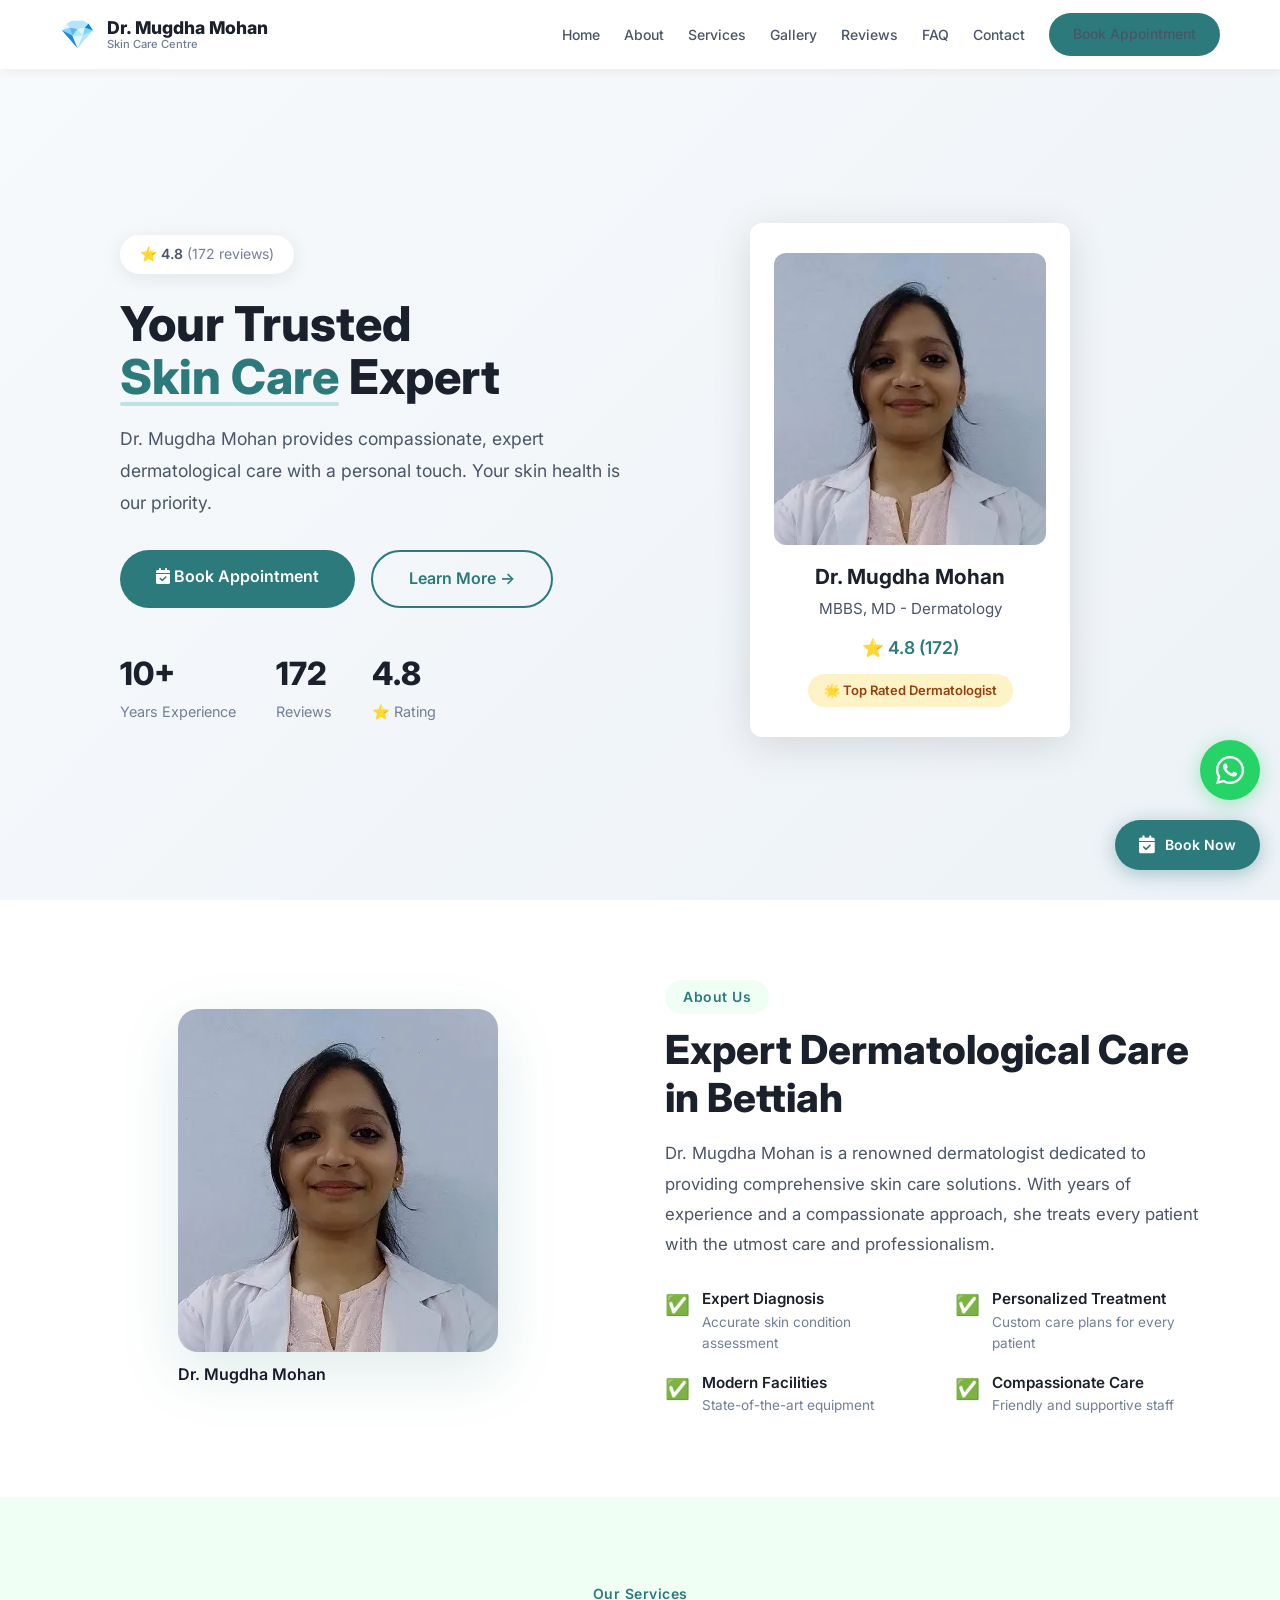
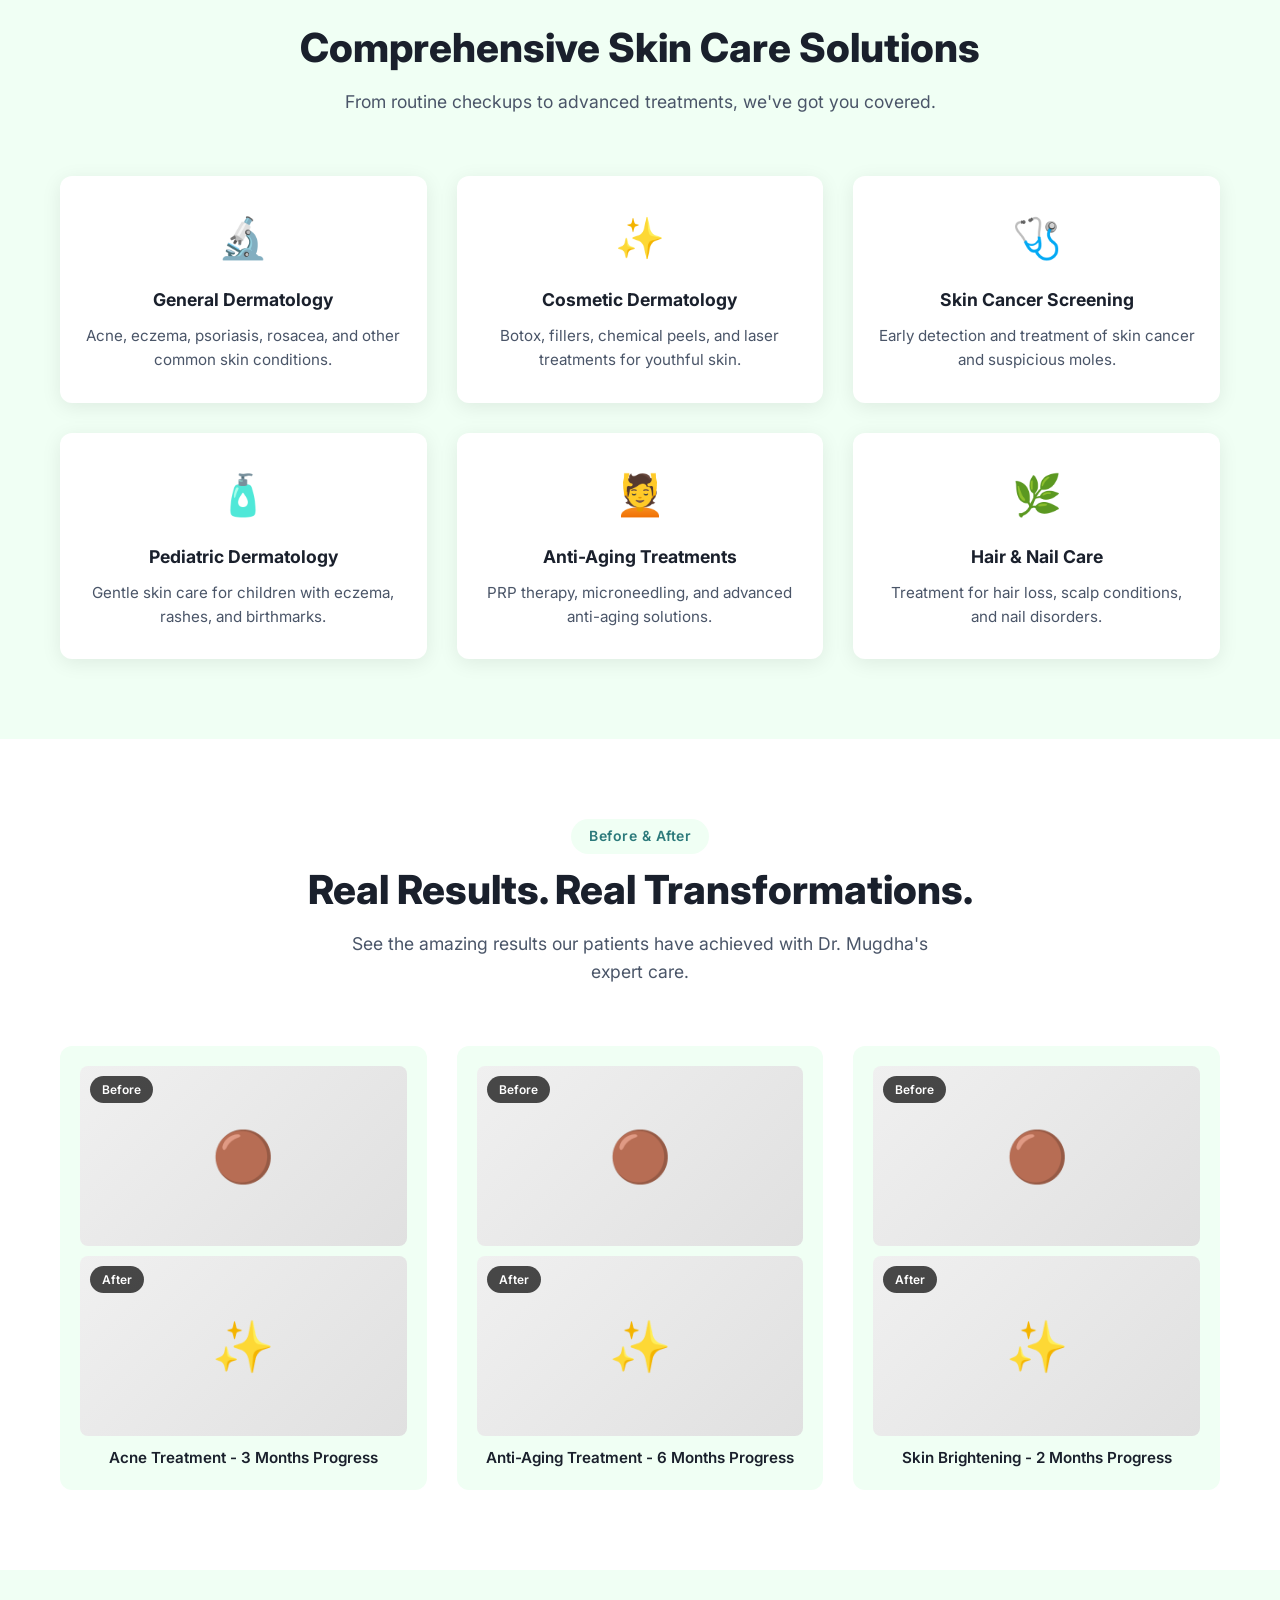
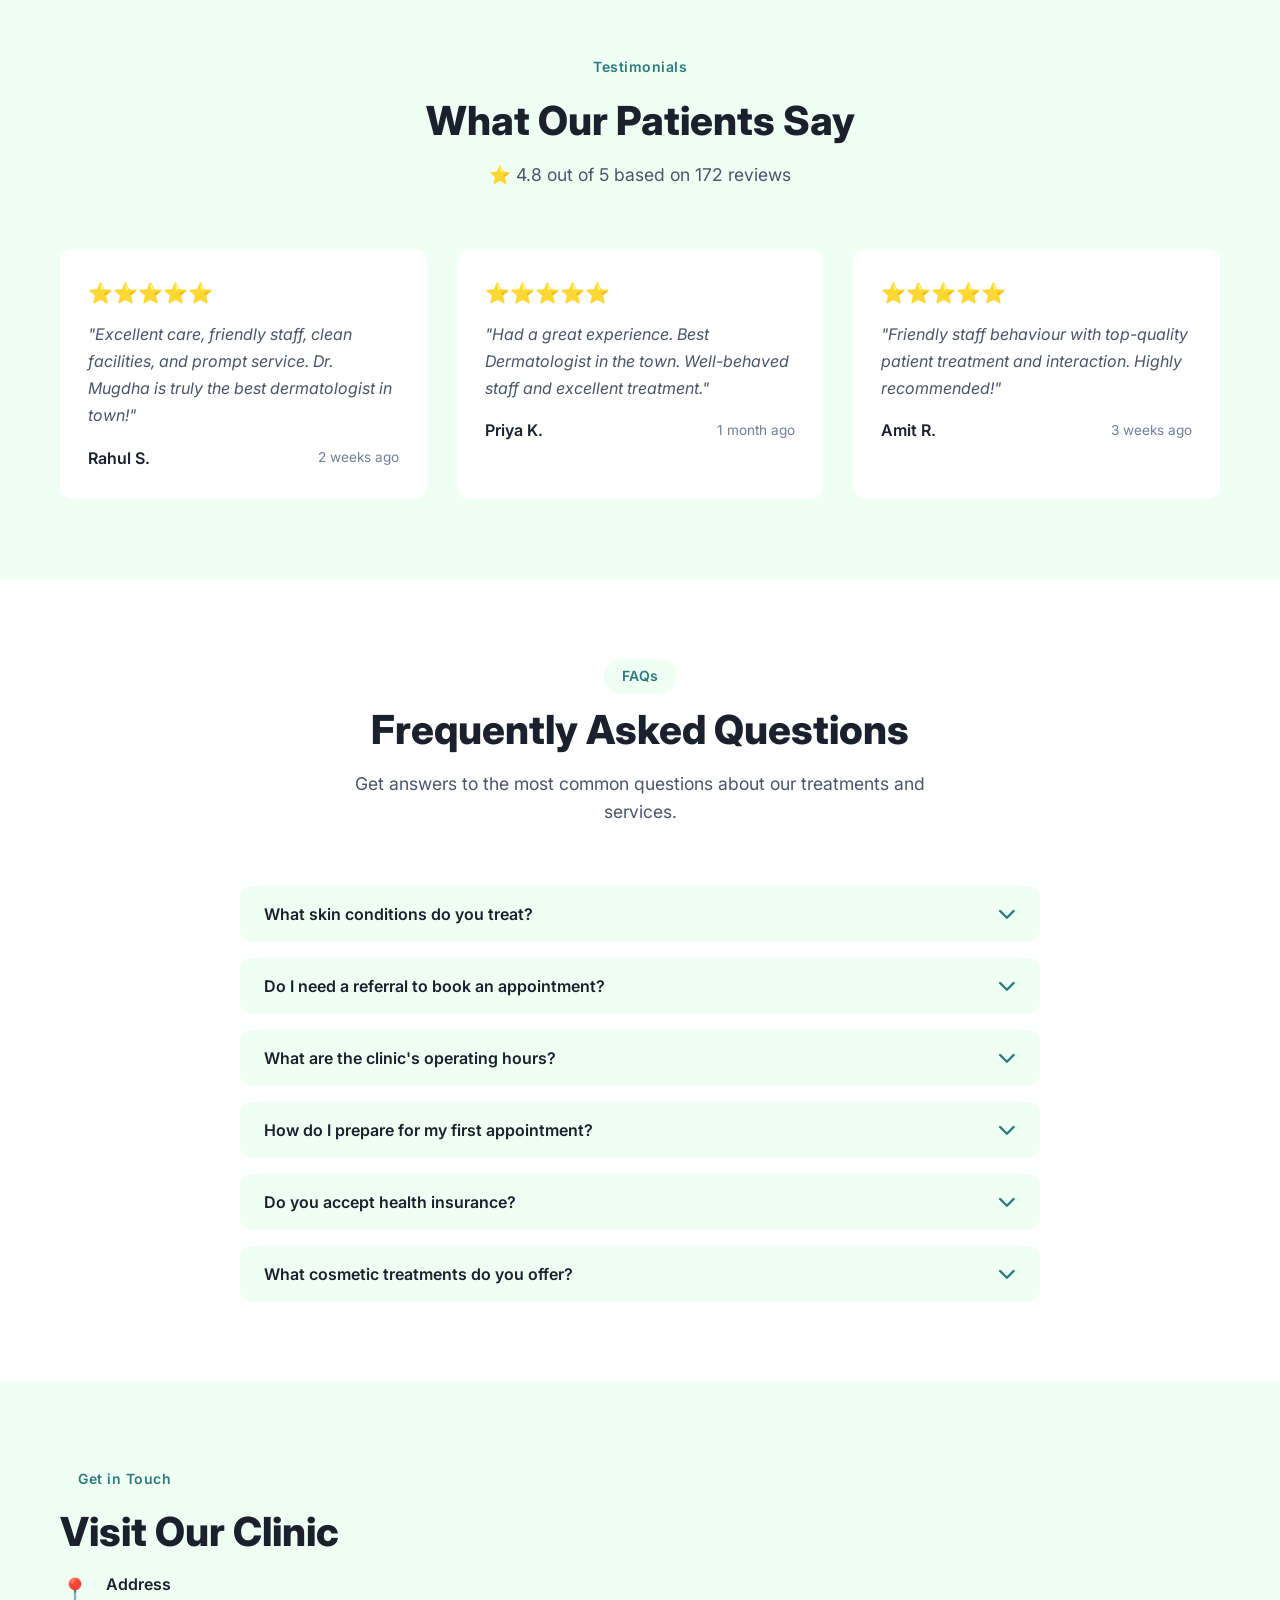
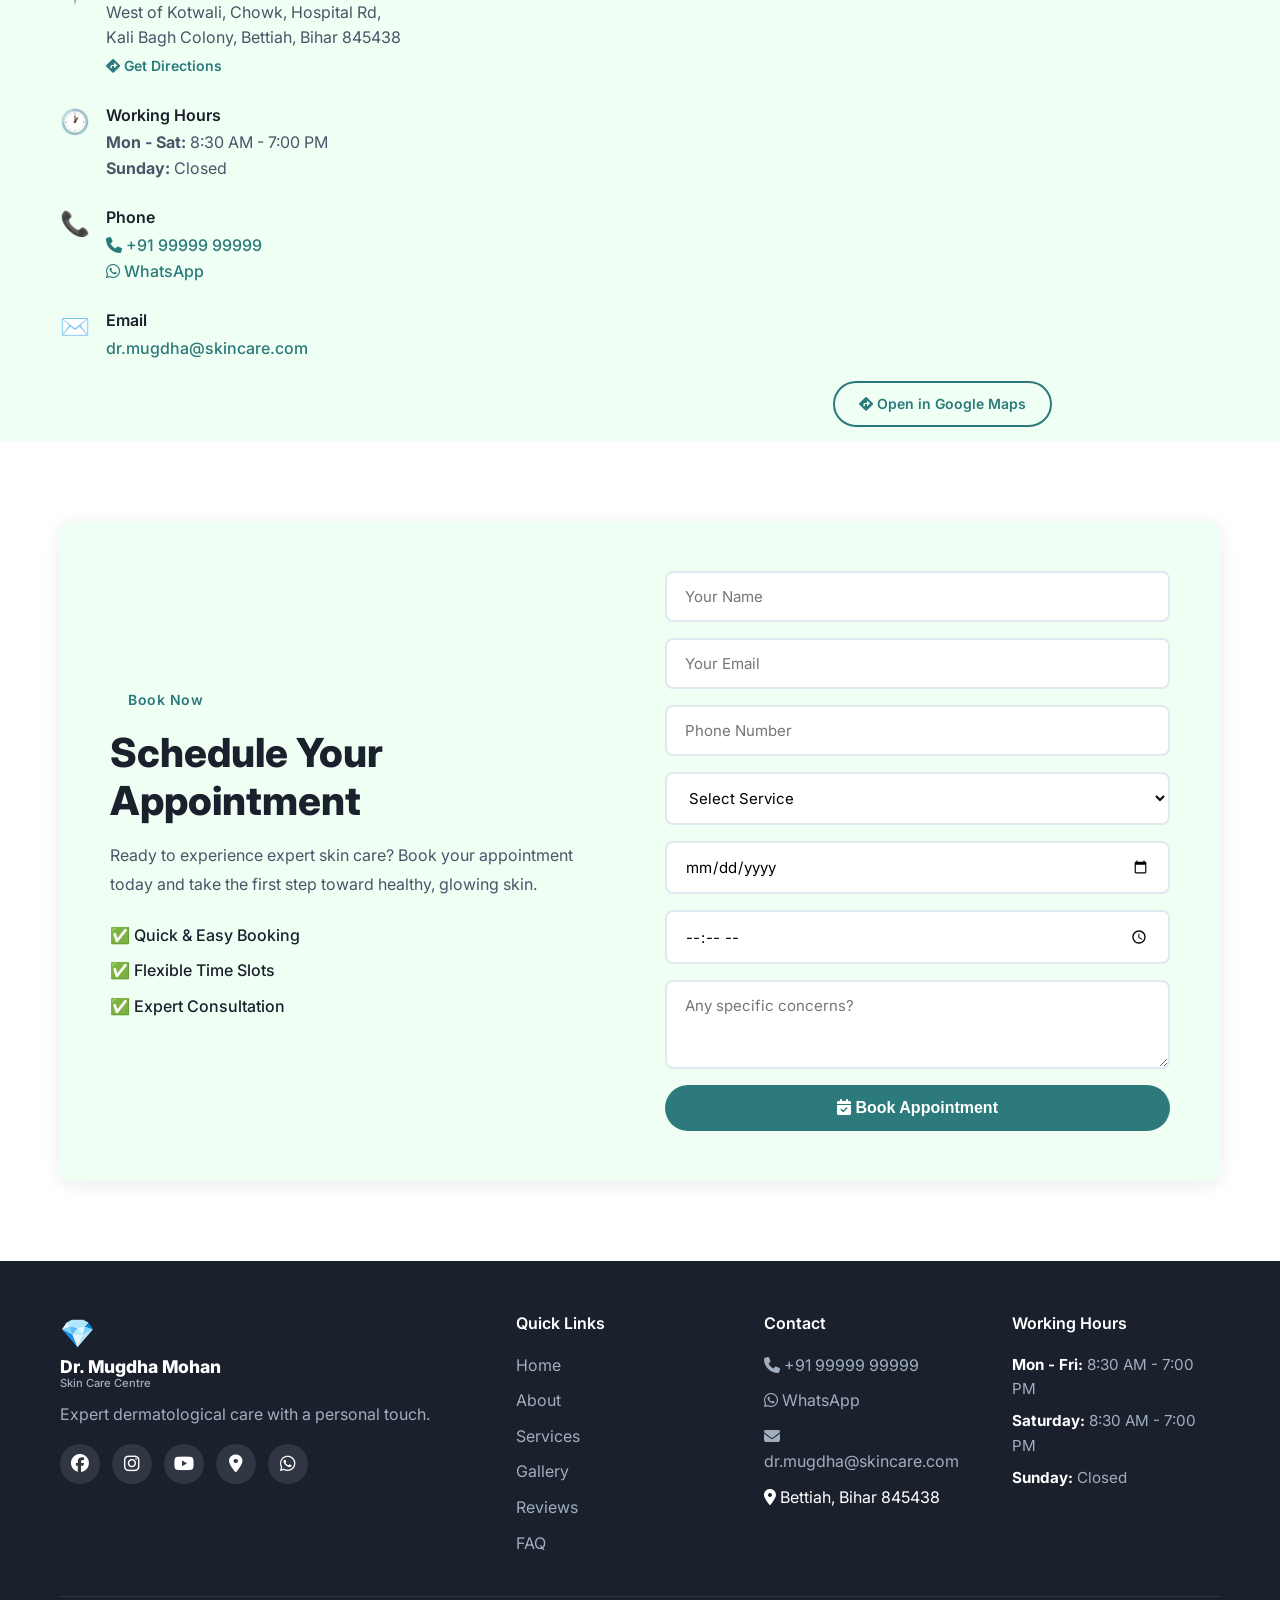
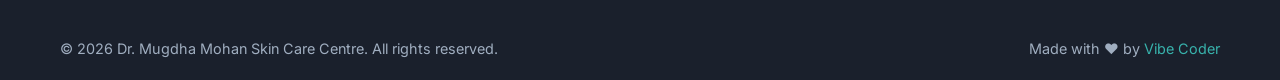
==== commit d06a334b: "Update index.html" ====
--- a/index.html
+++ b/index.html
@@ -114,59 +114,52 @@
     </nav>
 
     <!-- ============ HERO SECTION ============ -->
-    <section class="hero" id="home">
-        <div class="container">
-            <div class="hero-content">
-                <div class="hero-badge">
-                    ⭐ 4.8 <span>(172 reviews)</span>
-                </div>
-                <h1 class="hero-title">
-                    Your Trusted<br />
-                    <span class="highlight">Skin Care</span> Expert
-                </h1>
-                <p class="hero-subtitle">
-                    Dr. Mugdha Mohan provides compassionate, expert dermatological care
-                    with a personal touch. Your skin health is our priority.
-                </p>
-                <div class="hero-buttons">
-                    <a href="#booking" class="btn-primary">
-                        <i class="fas fa-calendar-check"></i> Book Appointment
-                    </a>
-                    <a href="#about" class="btn-secondary">Learn More →</a>
-                </div>
-                <div class="hero-stats">
-                    <div class="stat">
-                        <span class="stat-number" data-target="10">10</span>
-                        <span class="stat-label">Years Experience</span>
-                    </div>
-                    <div class="stat">
-                        <span class="stat-number" data-target="172">172</span>
-                        <span class="stat-label">Reviews</span>
-                    </div>
-                    <div class="stat">
-                        <span class="stat-number" data-target="4.8">4.8</span>
-                        <span class="stat-label">⭐ Rating</span>
-                    </div>
-                </div>
-                <!-- Download Brochure Button -->
-                <!--<div class="hero-brochure">
-                    <a href="#" class="btn-brochure" download>
-                        <i class="fas fa-file"></i> Download Brochure
-                    </a>
-                </div>-->
-            </div>
-            <div class="hero-image">
-                <div class="hero-card">
-                    <img src="dr-mugdha.jpg" alt="Dr. Mugdha Mohan - Best Dermatologist in Bettiah" style="width: 100%; border-radius: 12px; margin-bottom: 15px; object-fit: cover;" loading="lazy" />
-                    <h3>Dr. Mugdha Mohan</h3>
-                    <p>MBBS, MD - Dermatology</p>
-                    <div class="card-rating">⭐ 4.8 (172)</div>
-                    <div class="card-badge">🌟 Top Rated Dermatologist</div>
-                </div>
-            </div>
-        </div>
-    </section>
-
+<section class="hero" id="home">
+    <div class="container">
+        <div class="hero-content">
+            <div class="hero-badge">
+                ⭐ 4.8 <span>(172 reviews)</span>
+            </div>
+            <h1 class="hero-title">
+                Your Trusted<br />
+                <span class="highlight">Skin Care</span> Expert
+            </h1>
+            <p class="hero-subtitle">
+                Dr. Mugdha Mohan provides compassionate, expert dermatological care
+                with a personal touch. Your skin health is our priority.
+            </p>
+            <div class="hero-buttons">
+                <a href="#booking" class="btn-primary">
+                    <i class="fas fa-calendar-check"></i> Book Appointment
+                </a>
+                <a href="#about" class="btn-secondary">Learn More →</a>
+            </div>
+            <div class="hero-stats">
+                <div class="stat">
+                    <span class="stat-number">10+</span>
+                    <span class="stat-label">Years Experience</span>
+                </div>
+                <div class="stat">
+                    <span class="stat-number">172</span>
+                    <span class="stat-label">Reviews</span>
+                </div>
+                <div class="stat">
+                    <span class="stat-number">4.8</span>
+                    <span class="stat-label">⭐ Rating</span>
+                </div>
+            </div>
+        </div>
+        <div class="hero-image">
+            <div class="hero-card">
+                <img src="dr-mugdha.jpg" alt="Dr. Mugdha Mohan - Best Dermatologist in Bettiah" loading="lazy" />
+                <h3>Dr. Mugdha Mohan</h3>
+                <p>MBBS, MD - Dermatology</p>
+                <div class="card-rating">⭐ 4.8 (172)</div>
+                <div class="card-badge">🌟 Top Rated Dermatologist</div>
+            </div>
+        </div>
+    </div>
+</section>
     <!-- ============ ABOUT SECTION ============ -->
     <section class="about" id="about">
         <div class="container">
--- a/style.css
+++ b/style.css
@@ -14,6 +14,7 @@
     color: #1A202C;
     line-height: 1.6;
     background-color: #FFFFFF;
+    overflow-x: hidden;
 }
 
 .container {
@@ -25,6 +26,7 @@
 img {
     max-width: 100%;
     display: block;
+    height: auto;
 }
 
 a {
@@ -139,769 +141,6 @@
     margin-bottom: 60px;
 }
 
-/* ============ NAVBAR ============ */
-.navbar {
-    position: fixed;
-    top: 0;
-    width: 100%;
-    z-index: 1000;
-    padding: 16px 0;
-    background: rgba(255, 255, 255, 0.95);
-    backdrop-filter: blur(10px);
-    box-shadow: 0 2px 10px rgba(0, 0, 0, 0.05);
-    transition: var(--transition);
-}
-
-.navbar .container {
-    display: flex;
-    justify-content: space-between;
-    align-items: center;
-}
-
-.nav-brand {
-    display: flex;
-    align-items: center;
-    gap: 12px;
-}
-
-.brand-icon {
-    font-size: 28px;
-}
-
-.brand-name {
-    font-weight: 800;
-    font-size: 1.2rem;
-    color: var(--text-dark);
-    display: block;
-    line-height: 1.2;
-}
-
-.brand-sub {
-    font-size: 0.8rem;
-    color: var(--text-light);
-    font-weight: 500;
-    display: block;
-    line-height: 1.2;
-}
-
-.nav-links {
-    display: flex;
-    align-items: center;
-    gap: 32px;
-    list-style: none;
-}
-
-.nav-links a {
-    font-weight: 500;
-    color: var(--text-gray);
-    transition: var(--transition);
-    font-size: 15px;
-}
-
-.nav-links a:hover {
-    color: var(--primary);
-}
-
-.hamburger {
-    display: none;
-    flex-direction: column;
-    gap: 5px;
-    background: none;
-    border: none;
-    cursor: pointer;
-    padding: 5px;
-}
-
-.hamburger span {
-    display: block;
-    width: 25px;
-    height: 3px;
-    background: var(--text-dark);
-    border-radius: 3px;
-    transition: var(--transition);
-}
-
-/* ============ HERO ============ */
-.hero {
-    padding: 140px 0 80px;
-    background: linear-gradient(135deg, #F7FAFC 0%, #EDF2F7 100%);
-    min-height: 100vh;
-    display: flex;
-    align-items: center;
-}
-
-.hero .container {
-    display: grid;
-    grid-template-columns: 1fr 1fr;
-    gap: 60px;
-    align-items: center;
-}
-
-.hero-badge {
-    display: inline-block;
-    padding: 8px 20px;
-    background: var(--white);
-    border-radius: 50px;
-    font-weight: 600;
-    font-size: 14px;
-    color: var(--text-gray);
-    box-shadow: var(--shadow);
-    margin-bottom: 24px;
-}
-
-.hero-badge span {
-    color: var(--text-light);
-    font-weight: 400;
-}
-
-.hero-title {
-    font-size: 3.5rem;
-    font-weight: 800;
-    line-height: 1.1;
-    color: var(--text-dark);
-    margin-bottom: 20px;
-}
-
-.hero-title .highlight {
-    color: var(--primary);
-    position: relative;
-}
-
-.hero-title .highlight::after {
-    content: '';
-    position: absolute;
-    bottom: 0;
-    left: 0;
-    width: 100%;
-    height: 4px;
-    background: var(--primary-light);
-    border-radius: 2px;
-    opacity: 0.3;
-}
-
-.hero-subtitle {
-    font-size: 1.15rem;
-    color: var(--text-gray);
-    max-width: 500px;
-    margin-bottom: 32px;
-    line-height: 1.8;
-}
-
-.hero-buttons {
-    display: flex;
-    gap: 16px;
-    flex-wrap: wrap;
-    margin-bottom: 48px;
-}
-
-.hero-stats {
-    display: flex;
-    gap: 48px;
-}
-
-.stat-number {
-    display: block;
-    font-size: 2rem;
-    font-weight: 800;
-    color: var(--text-dark);
-}
-
-.stat-label {
-    font-size: 0.9rem;
-    color: var(--text-light);
-}
-
-/* Hero Image / Card */
-.hero-image {
-    display: flex;
-    justify-content: center;
-}
-
-.hero-card {
-    background: var(--white);
-    padding: 40px 32px;
-    border-radius: var(--radius);
-    box-shadow: var(--shadow-hover);
-    text-align: center;
-    max-width: 340px;
-    width: 100%;
-    transition: var(--transition);
-}
-
-.hero-card:hover {
-    transform: translateY(-8px);
-}
-
-.card-icon {
-    font-size: 64px;
-    margin-bottom: 16px;
-}
-
-.hero-card h3 {
-    font-size: 1.5rem;
-    font-weight: 700;
-    color: var(--text-dark);
-    margin-bottom: 4px;
-}
-
-.hero-card p {
-    color: var(--text-gray);
-    margin-bottom: 12px;
-}
-
-.card-rating {
-    font-size: 1.1rem;
-    font-weight: 600;
-    color: var(--primary);
-    margin-bottom: 12px;
-}
-
-.card-badge {
-    display: inline-block;
-    padding: 6px 16px;
-    background: #FEF3C7;
-    color: #92400E;
-    border-radius: 50px;
-    font-weight: 600;
-    font-size: 13px;
-}
-
-/* ============ ABOUT ============ */
-.about {
-    padding: 100px 0;
-    background: var(--white);
-}
-
-.about-grid {
-    display: grid;
-    grid-template-columns: 1fr 1fr;
-    gap: 60px;
-    align-items: center;
-}
-
-.about-image {
-    display: flex;
-    justify-content: center;
-    align-items: center;
-}
-
-.about-placeholder {
-    width: 100%;
-    max-width: 420px;
-    aspect-ratio: 1/1.1;
-    background: linear-gradient(135deg, var(--secondary), #D4EDDA);
-    border-radius: var(--radius);
-    display: flex;
-    flex-direction: column;
-    justify-content: center;
-    align-items: center;
-    font-size: 80px;
-    color: var(--primary);
-    box-shadow: var(--shadow-hover);
-}
-
-.about-placeholder p {
-    font-size: 1.2rem;
-    font-weight: 600;
-    color: var(--primary-dark);
-    margin-top: 16px;
-}
-
-.about-text {
-    font-size: 1.05rem;
-    color: var(--text-gray);
-    line-height: 1.8;
-    margin-bottom: 28px;
-}
-
-.about-features {
-    display: grid;
-    grid-template-columns: 1fr 1fr;
-    gap: 16px 24px;
-}
-
-.feature {
-    display: flex;
-    align-items: flex-start;
-    gap: 12px;
-}
-
-.feature-icon {
-    font-size: 20px;
-    flex-shrink: 0;
-    margin-top: 2px;
-}
-
-.feature h4 {
-    font-size: 0.95rem;
-    font-weight: 600;
-    color: var(--text-dark);
-}
-
-.feature p {
-    font-size: 0.85rem;
-    color: var(--text-light);
-}
-
-/* ============ SERVICES ============ */
-.services {
-    padding: 100px 0;
-    background: var(--secondary);
-}
-
-.services-grid {
-    display: grid;
-    grid-template-columns: repeat(3, 1fr);
-    gap: 30px;
-}
-
-.service-card {
-    background: var(--white);
-    padding: 36px 28px;
-    border-radius: var(--radius);
-    box-shadow: var(--shadow);
-    transition: var(--transition);
-    text-align: center;
-}
-
-.service-card:hover {
-    transform: translateY(-6px);
-    box-shadow: var(--shadow-hover);
-}
-
-.service-icon {
-    font-size: 40px;
-    margin-bottom: 16px;
-}
-
-.service-card h3 {
-    font-size: 1.2rem;
-    font-weight: 700;
-    color: var(--text-dark);
-    margin-bottom: 10px;
-}
-
-.service-card p {
-    color: var(--text-gray);
-    font-size: 0.95rem;
-    line-height: 1.6;
-}
-
-/* ============ REVIEWS ============ */
-.reviews {
-    padding: 100px 0;
-    background: var(--white);
-}
-
-.reviews-grid {
-    display: grid;
-    grid-template-columns: repeat(3, 1fr);
-    gap: 30px;
-}
-
-.review-card {
-    background: var(--secondary);
-    padding: 32px;
-    border-radius: var(--radius);
-    transition: var(--transition);
-}
-
-.review-card:hover {
-    transform: translateY(-4px);
-    box-shadow: var(--shadow);
-}
-
-.review-stars {
-    font-size: 20px;
-    margin-bottom: 12px;
-}
-
-.review-text {
-    font-size: 1rem;
-    color: var(--text-gray);
-    line-height: 1.7;
-    margin-bottom: 16px;
-    font-style: italic;
-}
-
-.review-author {
-    display: flex;
-    justify-content: space-between;
-    align-items: center;
-}
-
-.author-name {
-    font-weight: 600;
-    color: var(--text-dark);
-}
-
-.author-date {
-    font-size: 0.85rem;
-    color: var(--text-light);
-}
-
-/* ============ CONTACT ============ */
-.contact {
-    padding: 100px 0;
-    background: var(--secondary);
-}
-
-.contact-grid {
-    display: grid;
-    grid-template-columns: 1fr 1fr;
-    gap: 60px;
-}
-
-.contact-details {
-    display: flex;
-    flex-direction: column;
-    gap: 24px;
-}
-
-.contact-item {
-    display: flex;
-    gap: 16px;
-    align-items: flex-start;
-}
-
-.contact-icon {
-    font-size: 24px;
-    flex-shrink: 0;
-}
-
-.contact-item h4 {
-    font-weight: 600;
-    color: var(--text-dark);
-    margin-bottom: 2px;
-}
-
-.contact-item p {
-    color: var(--text-gray);
-    line-height: 1.6;
-}
-
-.contact-item a {
-    color: var(--primary);
-    font-weight: 500;
-}
-
-.contact-item a:hover {
-    text-decoration: underline;
-}
-
-.contact-map iframe {
-    width: 100%;
-    height: 100%;
-    min-height: 400px;
-    border-radius: var(--radius);
-}
-
-/* ============ BOOKING ============ */
-.booking {
-    padding: 100px 0;
-    background: var(--white);
-}
-
-.booking-wrapper {
-    display: grid;
-    grid-template-columns: 1fr 1fr;
-    gap: 60px;
-    background: var(--secondary);
-    padding: 60px;
-    border-radius: var(--radius);
-    box-shadow: var(--shadow);
-}
-
-.booking-content {
-    display: flex;
-    flex-direction: column;
-    justify-content: center;
-}
-
-.booking-text {
-    font-size: 1.05rem;
-    color: var(--text-gray);
-    line-height: 1.8;
-    margin-bottom: 24px;
-}
-
-.booking-benefits {
-    display: flex;
-    flex-direction: column;
-    gap: 10px;
-}
-
-.benefit {
-    font-weight: 500;
-    color: var(--text-dark);
-}
-
-.booking-form {
-    display: flex;
-    flex-direction: column;
-    gap: 16px;
-}
-
-.booking-form input,
-.booking-form select,
-.booking-form textarea {
-    padding: 14px 18px;
-    border: 2px solid #E2E8F0;
-    border-radius: 8px;
-    font-family: 'Inter', sans-serif;
-    font-size: 15px;
-    transition: var(--transition);
-    background: var(--white);
-}
-
-.booking-form input:focus,
-.booking-form select:focus,
-.booking-form textarea:focus {
-    outline: none;
-    border-color: var(--primary);
-    box-shadow: 0 0 0 4px rgba(44, 122, 123, 0.1);
-}
-
-.booking-form textarea {
-    resize: vertical;
-    min-height: 80px;
-}
-
-/* ============ FOOTER ============ */
-.footer {
-    background: #1A202C;
-    color: var(--white);
-    padding: 60px 0 20px;
-}
-
-.footer-grid {
-    display: grid;
-    grid-template-columns: 2fr 1fr 1fr 1fr;
-    gap: 40px;
-    padding-bottom: 40px;
-    border-bottom: 1px solid rgba(255, 255, 255, 0.1);
-    margin-bottom: 20px;
-}
-
-.footer-brand .brand-name {
-    color: var(--white);
-}
-
-.footer-brand .brand-sub {
-    color: #A0AEC0;
-}
-
-.footer-text {
-    color: #A0AEC0;
-    margin-top: 12px;
-    line-height: 1.6;
-}
-
-.footer-links h4 {
-    font-size: 1rem;
-    font-weight: 600;
-    margin-bottom: 16px;
-}
-
-.footer-links ul {
-    list-style: none;
-    display: flex;
-    flex-direction: column;
-    gap: 10px;
-}
-
-.footer-links a {
-    color: #A0AEC0;
-    transition: var(--transition);
-}
-
-.footer-links a:hover {
-    color: var(--white);
-}
-
-.footer-social h4 {
-    font-size: 1rem;
-    font-weight: 600;
-    margin-bottom: 16px;
-}
-
-.social-icons {
-    display: flex;
-    gap: 12px;
-}
-
-.social-icons a {
-    display: inline-flex;
-    justify-content: center;
-    align-items: center;
-    width: 44px;
-    height: 44px;
-    background: rgba(255, 255, 255, 0.08);
-    border-radius: 50%;
-    font-size: 20px;
-    transition: var(--transition);
-}
-
-.social-icons a:hover {
-    background: var(--primary);
-    transform: translateY(-2px);
-}
-
-.footer-bottom {
-    display: flex;
-    justify-content: space-between;
-    align-items: center;
-    padding-top: 20px;
-    font-size: 0.9rem;
-    color: #A0AEC0;
-}
-
-.footer-bottom a {
-    color: var(--primary-light);
-}
-
-.footer-bottom a:hover {
-    text-decoration: underline;
-}
-
-/* ============ RESPONSIVE ============ */
-
-/* Tablets */
-@media (max-width: 1024px) {
-    .hero-title {
-        font-size: 2.8rem;
-    }
-    
-    .services-grid {
-        grid-template-columns: repeat(2, 1fr);
-    }
-    
-    .reviews-grid {
-        grid-template-columns: repeat(2, 1fr);
-    }
-}
-
-/* Mobile */
-@media (max-width: 768px) {
-    .hamburger {
-        display: flex;
-    }
-    
-    .nav-links {
-        display: none;
-        flex-direction: column;
-        position: absolute;
-        top: 100%;
-        left: 0;
-        right: 0;
-        background: var(--white);
-        padding: 24px 20px;
-        box-shadow: var(--shadow);
-        gap: 16px;
-        align-items: center;
-    }
-    
-    .nav-links.active {
-        display: flex;
-    }
-    
-    /* Hero */
-    .hero {
-        padding: 120px 0 60px;
-    }
-    
-    .hero .container {
-        grid-template-columns: 1fr;
-        text-align: center;
-    }
-    
-    .hero-title {
-        font-size: 2.2rem;
-    }
-    
-    .hero-subtitle {
-        margin: 0 auto 32px;
-    }
-    
-    .hero-buttons {
-        justify-content: center;
-    }
-    
-    .hero-stats {
-        justify-content: center;
-    }
-    
-    .hero-image {
-        order: -1;
-    }
-    
-    /* About */
-    .about-grid {
-        grid-template-columns: 1fr;
-        text-align: center;
-    }
-    
-    .about-features {
-        grid-template-columns: 1fr;
-        text-align: left;
-    }
-    
-    /* Services */
-    .services-grid {
-        grid-template-columns: 1fr;
-    }
-    
-    /* Reviews */
-    .reviews-grid {
-        grid-template-columns: 1fr;
-    }
-    
-    /* Contact */
-    .contact-grid {
-        grid-template-columns: 1fr;
-    }
-    
-    .contact-map iframe {
-        min-height: 300px;
-    }
-    
-    /* Booking */
-    .booking-wrapper {
-        grid-template-columns: 1fr;
-        padding: 30px 20px;
-    }
-    
-    /* Footer */
-    .footer-grid {
-        grid-template-columns: 1fr;
-        gap: 30px;
-    }
-    
-    .footer-bottom {
-        flex-direction: column;
-        gap: 8px;
-        text-align: center;
-    }
-    
-    .section-title {
-        font-size: 2rem;
-    }
-}
-
-/* Small Mobile */
-@media (max-width: 480px) {
-    .hero-title {
-        font-size: 1.8rem;
-    }
-    
-    .hero-stats {
-        gap: 24px;
-    }
-    
-    .stat-number {
-        font-size: 1.5rem;
-    }
-}
 /* ============ FLOATING BUTTONS ============ */
 
 /* WhatsApp Floating Button */
@@ -990,38 +229,344 @@
     transform: translateY(-3px);
 }
 
-/* ============ HERO BROCHURE BUTTON ============ */
-.hero-brochure {
-    margin-top: 24px;
-}
-
-.btn-brochure {
+/* ============ NAVBAR ============ */
+.navbar {
+    position: fixed;
+    top: 0;
+    width: 100%;
+    z-index: 1000;
+    padding: 12px 0;
+    background: rgba(255, 255, 255, 0.95);
+    backdrop-filter: blur(10px);
+    box-shadow: 0 2px 10px rgba(0, 0, 0, 0.05);
+    transition: var(--transition);
+}
+
+.navbar .container {
+    display: flex;
+    justify-content: space-between;
+    align-items: center;
+}
+
+.nav-brand {
+    display: flex;
+    align-items: center;
+    gap: 12px;
+}
+
+.brand-icon {
+    font-size: 28px;
+}
+
+.brand-name {
+    font-weight: 800;
+    font-size: 1.1rem;
+    color: var(--text-dark);
+    display: block;
+    line-height: 1.2;
+}
+
+.brand-sub {
+    font-size: 0.7rem;
+    color: var(--text-light);
+    font-weight: 500;
+    display: block;
+    line-height: 1.2;
+}
+
+.nav-links {
+    display: flex;
+    align-items: center;
+    gap: 24px;
+    list-style: none;
+}
+
+.nav-links a {
+    font-weight: 500;
+    color: var(--text-gray);
+    transition: var(--transition);
+    font-size: 14px;
+}
+
+.nav-links a:hover {
+    color: var(--primary);
+}
+
+.hamburger {
+    display: none;
+    flex-direction: column;
+    gap: 5px;
+    background: none;
+    border: none;
+    cursor: pointer;
+    padding: 5px;
+}
+
+.hamburger span {
+    display: block;
+    width: 25px;
+    height: 3px;
+    background: var(--text-dark);
+    border-radius: 3px;
+    transition: var(--transition);
+}
+
+/* ============ HERO ============ */
+.hero {
+    padding: 120px 0 60px;
+    background: linear-gradient(135deg, #F7FAFC 0%, #EDF2F7 100%);
+    min-height: 100vh;
+    display: flex;
+    align-items: center;
+}
+
+.hero .container {
+    display: grid;
+    grid-template-columns: 1fr 1fr;
+    gap: 40px;
+    align-items: center;
+}
+
+.hero-badge {
     display: inline-block;
-    padding: 12px 28px;
-    background: white;
+    padding: 8px 20px;
+    background: var(--white);
+    border-radius: 50px;
+    font-weight: 600;
+    font-size: 14px;
+    color: var(--text-gray);
+    box-shadow: var(--shadow);
+    margin-bottom: 24px;
+}
+
+.hero-badge span {
+    color: var(--text-light);
+    font-weight: 400;
+}
+
+.hero-title {
+    font-size: 3rem;
+    font-weight: 800;
+    line-height: 1.1;
+    color: var(--text-dark);
+    margin-bottom: 20px;
+}
+
+.hero-title .highlight {
     color: var(--primary);
-    border: 2px dashed var(--primary);
+    position: relative;
+}
+
+.hero-title .highlight::after {
+    content: '';
+    position: absolute;
+    bottom: 0;
+    left: 0;
+    width: 100%;
+    height: 4px;
+    background: var(--primary-light);
+    border-radius: 2px;
+    opacity: 0.3;
+}
+
+.hero-subtitle {
+    font-size: 1.1rem;
+    color: var(--text-gray);
+    max-width: 500px;
+    margin-bottom: 32px;
+    line-height: 1.8;
+}
+
+.hero-buttons {
+    display: flex;
+    gap: 16px;
+    flex-wrap: wrap;
+    margin-bottom: 40px;
+}
+
+.hero-stats {
+    display: flex;
+    gap: 40px;
+}
+
+.stat-number {
+    display: block;
+    font-size: 2rem;
+    font-weight: 800;
+    color: var(--text-dark);
+}
+
+.stat-label {
+    font-size: 0.9rem;
+    color: var(--text-light);
+}
+
+/* Hero Image / Card */
+.hero-image {
+    display: flex;
+    justify-content: center;
+}
+
+.hero-card {
+    background: var(--white);
+    padding: 30px 24px;
+    border-radius: var(--radius);
+    box-shadow: var(--shadow-hover);
+    text-align: center;
+    max-width: 320px;
+    width: 100%;
+    transition: var(--transition);
+}
+
+.hero-card:hover {
+    transform: translateY(-8px);
+}
+
+.hero-card img {
+    border-radius: 12px;
+    margin-bottom: 15px;
+    width: 100%;
+    height: auto;
+}
+
+.hero-card h3 {
+    font-size: 1.3rem;
+    font-weight: 700;
+    color: var(--text-dark);
+    margin-bottom: 4px;
+}
+
+.hero-card p {
+    color: var(--text-gray);
+    margin-bottom: 12px;
+    font-size: 0.95rem;
+}
+
+.card-rating {
+    font-size: 1.1rem;
+    font-weight: 600;
+    color: var(--primary);
+    margin-bottom: 12px;
+}
+
+.card-badge {
+    display: inline-block;
+    padding: 6px 16px;
+    background: #FEF3C7;
+    color: #92400E;
     border-radius: 50px;
     font-weight: 600;
-    font-size: 14px;
-    transition: var(--transition);
-    text-decoration: none;
-}
-
-.btn-brochure:hover {
-    background: var(--primary);
-    color: white;
-    transform: translateY(-2px);
-    box-shadow: 0 8px 25px rgba(44, 122, 123, 0.2);
-}
-
-.btn-brochure i {
-    margin-right: 8px;
-}
-
-/* ============ GALLERY SECTION ============ */
+    font-size: 13px;
+}
+
+/* ============ ABOUT ============ */
+.about {
+    padding: 80px 0;
+    background: var(--white);
+}
+
+.about-grid {
+    display: grid;
+    grid-template-columns: 1fr 1fr;
+    gap: 50px;
+    align-items: center;
+}
+
+.about-image {
+    display: flex;
+    justify-content: center;
+    align-items: center;
+}
+
+.about-image img {
+    max-width: 100%;
+    height: auto;
+    border-radius: 20px;
+}
+
+.about-text {
+    font-size: 1.05rem;
+    color: var(--text-gray);
+    line-height: 1.8;
+    margin-bottom: 28px;
+}
+
+.about-features {
+    display: grid;
+    grid-template-columns: 1fr 1fr;
+    gap: 16px 24px;
+}
+
+.feature {
+    display: flex;
+    align-items: flex-start;
+    gap: 12px;
+}
+
+.feature-icon {
+    font-size: 20px;
+    flex-shrink: 0;
+    margin-top: 2px;
+}
+
+.feature h4 {
+    font-size: 0.95rem;
+    font-weight: 600;
+    color: var(--text-dark);
+}
+
+.feature p {
+    font-size: 0.85rem;
+    color: var(--text-light);
+}
+
+/* ============ SERVICES ============ */
+.services {
+    padding: 80px 0;
+    background: var(--secondary);
+}
+
+.services-grid {
+    display: grid;
+    grid-template-columns: repeat(3, 1fr);
+    gap: 30px;
+}
+
+.service-card {
+    background: var(--white);
+    padding: 30px 24px;
+    border-radius: var(--radius);
+    box-shadow: var(--shadow);
+    transition: var(--transition);
+    text-align: center;
+}
+
+.service-card:hover {
+    transform: translateY(-6px);
+    box-shadow: var(--shadow-hover);
+}
+
+.service-icon {
+    font-size: 40px;
+    margin-bottom: 16px;
+}
+
+.service-card h3 {
+    font-size: 1.1rem;
+    font-weight: 700;
+    color: var(--text-dark);
+    margin-bottom: 10px;
+}
+
+.service-card p {
+    color: var(--text-gray);
+    font-size: 0.95rem;
+    line-height: 1.6;
+}
+
+/* ============ GALLERY ============ */
 .gallery {
-    padding: 100px 0;
+    padding: 80px 0;
     background: var(--white);
 }
 
@@ -1066,11 +611,11 @@
 }
 
 .gallery-placeholder {
-    height: 200px;
+    height: 180px;
     display: flex;
     align-items: center;
     justify-content: center;
-    font-size: 60px;
+    font-size: 50px;
     background: linear-gradient(135deg, #f0f0f0, #e0e0e0);
 }
 
@@ -1079,12 +624,67 @@
     font-weight: 600;
     color: var(--text-dark);
     margin-top: 10px;
-}
-
-/* ============ FAQ SECTION ============ */
+    font-size: 0.95rem;
+}
+
+/* ============ REVIEWS ============ */
+.reviews {
+    padding: 80px 0;
+    background: var(--secondary);
+}
+
+.reviews-grid {
+    display: grid;
+    grid-template-columns: repeat(3, 1fr);
+    gap: 30px;
+}
+
+.review-card {
+    background: var(--white);
+    padding: 28px;
+    border-radius: var(--radius);
+    transition: var(--transition);
+}
+
+.review-card:hover {
+    transform: translateY(-4px);
+    box-shadow: var(--shadow);
+}
+
+.review-stars {
+    font-size: 20px;
+    margin-bottom: 12px;
+}
+
+.review-text {
+    font-size: 1rem;
+    color: var(--text-gray);
+    line-height: 1.7;
+    margin-bottom: 16px;
+    font-style: italic;
+}
+
+.review-author {
+    display: flex;
+    justify-content: space-between;
+    align-items: center;
+    flex-wrap: wrap;
+}
+
+.author-name {
+    font-weight: 600;
+    color: var(--text-dark);
+}
+
+.author-date {
+    font-size: 0.85rem;
+    color: var(--text-light);
+}
+
+/* ============ FAQ ============ */
 .faq {
-    padding: 100px 0;
-    background: var(--secondary);
+    padding: 80px 0;
+    background: var(--white);
 }
 
 .faq-grid {
@@ -1096,26 +696,25 @@
 }
 
 .faq-item {
-    background: var(--white);
+    background: var(--secondary);
     border-radius: var(--radius);
+    overflow: hidden;
+    transition: var(--transition);
+}
+
+.faq-item:hover {
     box-shadow: var(--shadow);
-    overflow: hidden;
-    transition: var(--transition);
-}
-
-.faq-item:hover {
-    box-shadow: var(--shadow-hover);
 }
 
 .faq-question {
     width: 100%;
-    padding: 20px 24px;
+    padding: 18px 24px;
     background: none;
     border: none;
     display: flex;
     justify-content: space-between;
     align-items: center;
-    font-size: 1.05rem;
+    font-size: 1rem;
     font-weight: 600;
     color: var(--text-dark);
     cursor: pointer;
@@ -1132,6 +731,8 @@
     transition: var(--transition);
     font-size: 18px;
     color: var(--primary);
+    flex-shrink: 0;
+    margin-left: 10px;
 }
 
 .faq-item.active .faq-question i {
@@ -1155,11 +756,191 @@
     line-height: 1.7;
 }
 
-/* ============ FOOTER SOCIAL ============ */
+/* ============ CONTACT ============ */
+.contact {
+    padding: 80px 0;
+    background: var(--secondary);
+}
+
+.contact-grid {
+    display: grid;
+    grid-template-columns: 1fr 1fr;
+    gap: 50px;
+}
+
+.contact-details {
+    display: flex;
+    flex-direction: column;
+    gap: 24px;
+}
+
+.contact-item {
+    display: flex;
+    gap: 16px;
+    align-items: flex-start;
+}
+
+.contact-icon {
+    font-size: 24px;
+    flex-shrink: 0;
+}
+
+.contact-item h4 {
+    font-weight: 600;
+    color: var(--text-dark);
+    margin-bottom: 2px;
+}
+
+.contact-item p {
+    color: var(--text-gray);
+    line-height: 1.6;
+}
+
+.contact-item a {
+    color: var(--primary);
+    font-weight: 500;
+}
+
+.contact-item a:hover {
+    text-decoration: underline;
+}
+
+.contact-map iframe {
+    width: 100%;
+    height: 100%;
+    min-height: 400px;
+    border-radius: var(--radius);
+}
+
+/* ============ BOOKING ============ */
+.booking {
+    padding: 80px 0;
+    background: var(--white);
+}
+
+.booking-wrapper {
+    display: grid;
+    grid-template-columns: 1fr 1fr;
+    gap: 50px;
+    background: var(--secondary);
+    padding: 50px;
+    border-radius: var(--radius);
+    box-shadow: var(--shadow);
+}
+
+.booking-content {
+    display: flex;
+    flex-direction: column;
+    justify-content: center;
+}
+
+.booking-text {
+    font-size: 1rem;
+    color: var(--text-gray);
+    line-height: 1.8;
+    margin-bottom: 24px;
+}
+
+.booking-benefits {
+    display: flex;
+    flex-direction: column;
+    gap: 10px;
+}
+
+.benefit {
+    font-weight: 500;
+    color: var(--text-dark);
+}
+
+.booking-form {
+    display: flex;
+    flex-direction: column;
+    gap: 16px;
+}
+
+.booking-form input,
+.booking-form select,
+.booking-form textarea {
+    padding: 14px 18px;
+    border: 2px solid #E2E8F0;
+    border-radius: 8px;
+    font-family: 'Inter', sans-serif;
+    font-size: 15px;
+    transition: var(--transition);
+    background: var(--white);
+    width: 100%;
+}
+
+.booking-form input:focus,
+.booking-form select:focus,
+.booking-form textarea:focus {
+    outline: none;
+    border-color: var(--primary);
+    box-shadow: 0 0 0 4px rgba(44, 122, 123, 0.1);
+}
+
+.booking-form textarea {
+    resize: vertical;
+    min-height: 80px;
+}
+
+/* ============ FOOTER ============ */
+.footer {
+    background: #1A202C;
+    color: var(--white);
+    padding: 50px 0 20px;
+}
+
+.footer-grid {
+    display: grid;
+    grid-template-columns: 2fr 1fr 1fr 1fr;
+    gap: 40px;
+    padding-bottom: 40px;
+    border-bottom: 1px solid rgba(255, 255, 255, 0.1);
+    margin-bottom: 20px;
+}
+
+.footer-brand .brand-name {
+    color: var(--white);
+}
+
+.footer-brand .brand-sub {
+    color: #A0AEC0;
+}
+
+.footer-text {
+    color: #A0AEC0;
+    margin-top: 12px;
+    line-height: 1.6;
+}
+
+.footer-links h4 {
+    font-size: 1rem;
+    font-weight: 600;
+    margin-bottom: 16px;
+}
+
+.footer-links ul {
+    list-style: none;
+    display: flex;
+    flex-direction: column;
+    gap: 10px;
+}
+
+.footer-links a {
+    color: #A0AEC0;
+    transition: var(--transition);
+}
+
+.footer-links a:hover {
+    color: var(--white);
+}
+
 .footer-social {
     display: flex;
     gap: 12px;
     margin-top: 16px;
+    flex-wrap: wrap;
 }
 
 .footer-social a {
@@ -1181,7 +962,6 @@
     transform: translateY(-3px);
 }
 
-/* Footer Hours */
 .footer-hours h4 {
     font-size: 1rem;
     font-weight: 600;
@@ -1204,128 +984,338 @@
     color: var(--white);
 }
 
-/* ============ ANIMATIONS ============ */
-/* Fade In Animation */
-@keyframes fadeInUp {
-    from {
-        opacity: 0;
-        transform: translateY(30px);
-    }
-    to {
-        opacity: 1;
-        transform: translateY(0);
-    }
-}
-
-.hero-content,
-.hero-image,
-.about-grid,
-.services-grid,
-.gallery-grid,
-.reviews-grid,
-.faq-grid,
-.contact-grid,
-.booking-wrapper {
-    animation: fadeInUp 0.8s ease forwards;
-}
-
-/* Service Card Hover Animation */
-.service-card {
-    transition: all 0.4s cubic-bezier(0.175, 0.885, 0.32, 1.275);
-}
-
-.service-card:hover {
-    transform: translateY(-10px) scale(1.02);
-}
-
-.service-card .service-icon {
-    transition: all 0.4s ease;
-}
-
-.service-card:hover .service-icon {
-    transform: scale(1.2) rotate(10deg);
-}
-
-/* Review Card Animation */
-.review-card {
-    transition: all 0.4s ease;
-}
-
-.review-card:hover {
-    transform: translateY(-5px) scale(1.02);
-}
-
-/* ============ RESPONSIVE UPDATES ============ */
-
-/* Tablets */
+.footer-bottom {
+    display: flex;
+    justify-content: space-between;
+    align-items: center;
+    padding-top: 20px;
+    font-size: 0.9rem;
+    color: #A0AEC0;
+    flex-wrap: wrap;
+    gap: 10px;
+}
+
+.footer-bottom a {
+    color: var(--primary-light);
+}
+
+.footer-bottom a:hover {
+    text-decoration: underline;
+}
+
+/* ============ RESPONSIVE ============ */
+
+/* Tablets & Small Laptops */
 @media (max-width: 1024px) {
-    .gallery-grid {
+    .hero-title {
+        font-size: 2.5rem;
+    }
+    
+    .services-grid,
+    .gallery-grid,
+    .reviews-grid {
         grid-template-columns: repeat(2, 1fr);
     }
-}
-
-/* Mobile */
+    
+    .footer-grid {
+        grid-template-columns: 1fr 1fr;
+        gap: 30px;
+    }
+}
+
+/* Mobile Devices */
 @media (max-width: 768px) {
+    /* Hamburger Menu */
+    .hamburger {
+        display: flex;
+    }
+    
+    .nav-links {
+        display: none;
+        flex-direction: column;
+        position: absolute;
+        top: 100%;
+        left: 0;
+        right: 0;
+        background: var(--white);
+        padding: 20px;
+        box-shadow: var(--shadow);
+        gap: 12px;
+        align-items: center;
+        width: 100%;
+    }
+    
+    .nav-links.active {
+        display: flex;
+    }
+    
+    .nav-links a {
+        font-size: 16px;
+        padding: 8px 0;
+        width: 100%;
+        text-align: center;
+    }
+    
+    .btn-nav-cta {
+        width: 100%;
+        text-align: center;
+    }
+    
+    /* Hero Section */
+    .hero {
+        padding: 100px 0 40px;
+        min-height: auto;
+    }
+    
+    .hero .container {
+        grid-template-columns: 1fr;
+        gap: 30px;
+        text-align: center;
+    }
+    
+    .hero-title {
+        font-size: 2.2rem;
+    }
+    
+    .hero-subtitle {
+        margin: 0 auto 24px;
+        font-size: 1rem;
+    }
+    
+    .hero-buttons {
+        justify-content: center;
+    }
+    
+    .hero-stats {
+        justify-content: center;
+        gap: 24px;
+        flex-wrap: wrap;
+    }
+    
+    .stat-number {
+        font-size: 1.5rem;
+    }
+    
+    .hero-image {
+        order: -1;
+    }
+    
+    .hero-card {
+        max-width: 280px;
+        padding: 20px 16px;
+        margin: 0 auto;
+    }
+    
+    .hero-card h3 {
+        font-size: 1.1rem;
+    }
+    
+    /* About Section */
+    .about-grid {
+        grid-template-columns: 1fr;
+        text-align: center;
+        gap: 30px;
+    }
+    
+    .about-features {
+        grid-template-columns: 1fr 1fr;
+        text-align: left;
+    }
+    
+    .about-image img {
+        max-width: 250px;
+    }
+    
+    /* Services, Gallery, Reviews */
+    .services-grid,
+    .gallery-grid,
+    .reviews-grid {
+        grid-template-columns: 1fr;
+        gap: 20px;
+    }
+    
+    /* Section Titles */
+    .section-title {
+        font-size: 1.8rem;
+    }
+    
+    .section-subtitle {
+        font-size: 1rem;
+        padding: 0 10px;
+    }
+    
+    .section-header {
+        margin-bottom: 40px;
+    }
+    
+    /* Gallery */
+    .gallery-placeholder {
+        height: 140px;
+        font-size: 40px;
+    }
+    
+    /* Contact */
+    .contact-grid {
+        grid-template-columns: 1fr;
+        gap: 30px;
+    }
+    
+    .contact-map iframe {
+        min-height: 300px;
+    }
+    
+    /* Booking */
+    .booking-wrapper {
+        grid-template-columns: 1fr;
+        padding: 24px 16px;
+        gap: 30px;
+    }
+    
+    .booking-form input,
+    .booking-form select,
+    .booking-form textarea {
+        font-size: 16px;
+        padding: 12px 16px;
+    }
+    
+    /* Footer */
+    .footer-grid {
+        grid-template-columns: 1fr;
+        gap: 30px;
+        text-align: center;
+    }
+    
+    .footer-social {
+        justify-content: center;
+    }
+    
+    .footer-bottom {
+        flex-direction: column;
+        text-align: center;
+    }
+    
+    /* Floating Buttons */
     .float-whatsapp {
         width: 50px;
         height: 50px;
         font-size: 26px;
         bottom: 90px;
+        right: 15px;
     }
     
     .float-book {
-        padding: 10px 18px;
+        padding: 10px 16px;
         font-size: 12px;
-        bottom: 25px;
+        bottom: 20px;
+        right: 15px;
     }
     
     .float-book span {
         display: none;
     }
     
+    .float-book i {
+        font-size: 16px;
+    }
+    
     .scroll-top {
         bottom: 150px;
+        right: 15px;
         width: 44px;
         height: 44px;
         font-size: 16px;
     }
     
-    .gallery-grid {
-        grid-template-columns: 1fr;
-    }
-    
-    .gallery-placeholder {
-        height: 150px;
-    }
-    
+    /* FAQ */
     .faq-question {
         font-size: 0.95rem;
-        padding: 16px 18px;
-    }
-    
-    .hero-brochure {
-        text-align: center;
-    }
-}
-
-/* Small Mobile */
+        padding: 14px 16px;
+    }
+    
+    .faq-answer {
+        padding: 0 16px;
+    }
+    
+    .faq-item.active .faq-answer {
+        padding: 0 16px 16px;
+    }
+}
+
+/* Small Mobile Phones */
 @media (max-width: 480px) {
+    .hero-title {
+        font-size: 1.8rem;
+    }
+    
+    .hero-stats {
+        gap: 16px;
+    }
+    
+    .stat-number {
+        font-size: 1.3rem;
+    }
+    
+    .stat-label {
+        font-size: 0.75rem;
+    }
+    
+    .btn-primary,
+    .btn-secondary {
+        padding: 12px 24px;
+        font-size: 14px;
+        width: 100%;
+    }
+    
+    .hero-buttons {
+        flex-direction: column;
+        align-items: center;
+        width: 100%;
+    }
+    
+    .hero-buttons a {
+        width: 100%;
+    }
+    
+    .about-features {
+        grid-template-columns: 1fr;
+    }
+    
+    .section-title {
+        font-size: 1.5rem;
+    }
+    
+    .booking-wrapper {
+        padding: 16px 12px;
+    }
+    
     .float-whatsapp {
-        right: 10px;
-        bottom: 80px;
         width: 44px;
         height: 44px;
         font-size: 22px;
+        bottom: 80px;
+        right: 10px;
     }
     
     .float-book {
         right: 10px;
-        bottom: 20px;
-        padding: 10px 14px;
+        bottom: 15px;
+        padding: 8px 14px;
         font-size: 11px;
     }
     
     .float-book i {
         font-size: 14px;
     }
-}
+    
+    .scroll-top {
+        right: 10px;
+        bottom: 140px;
+        width: 40px;
+        height: 40px;
+        font-size: 14px;
+    }
+    
+    .footer-grid {
+        padding: 0 10px;
+    }
+}
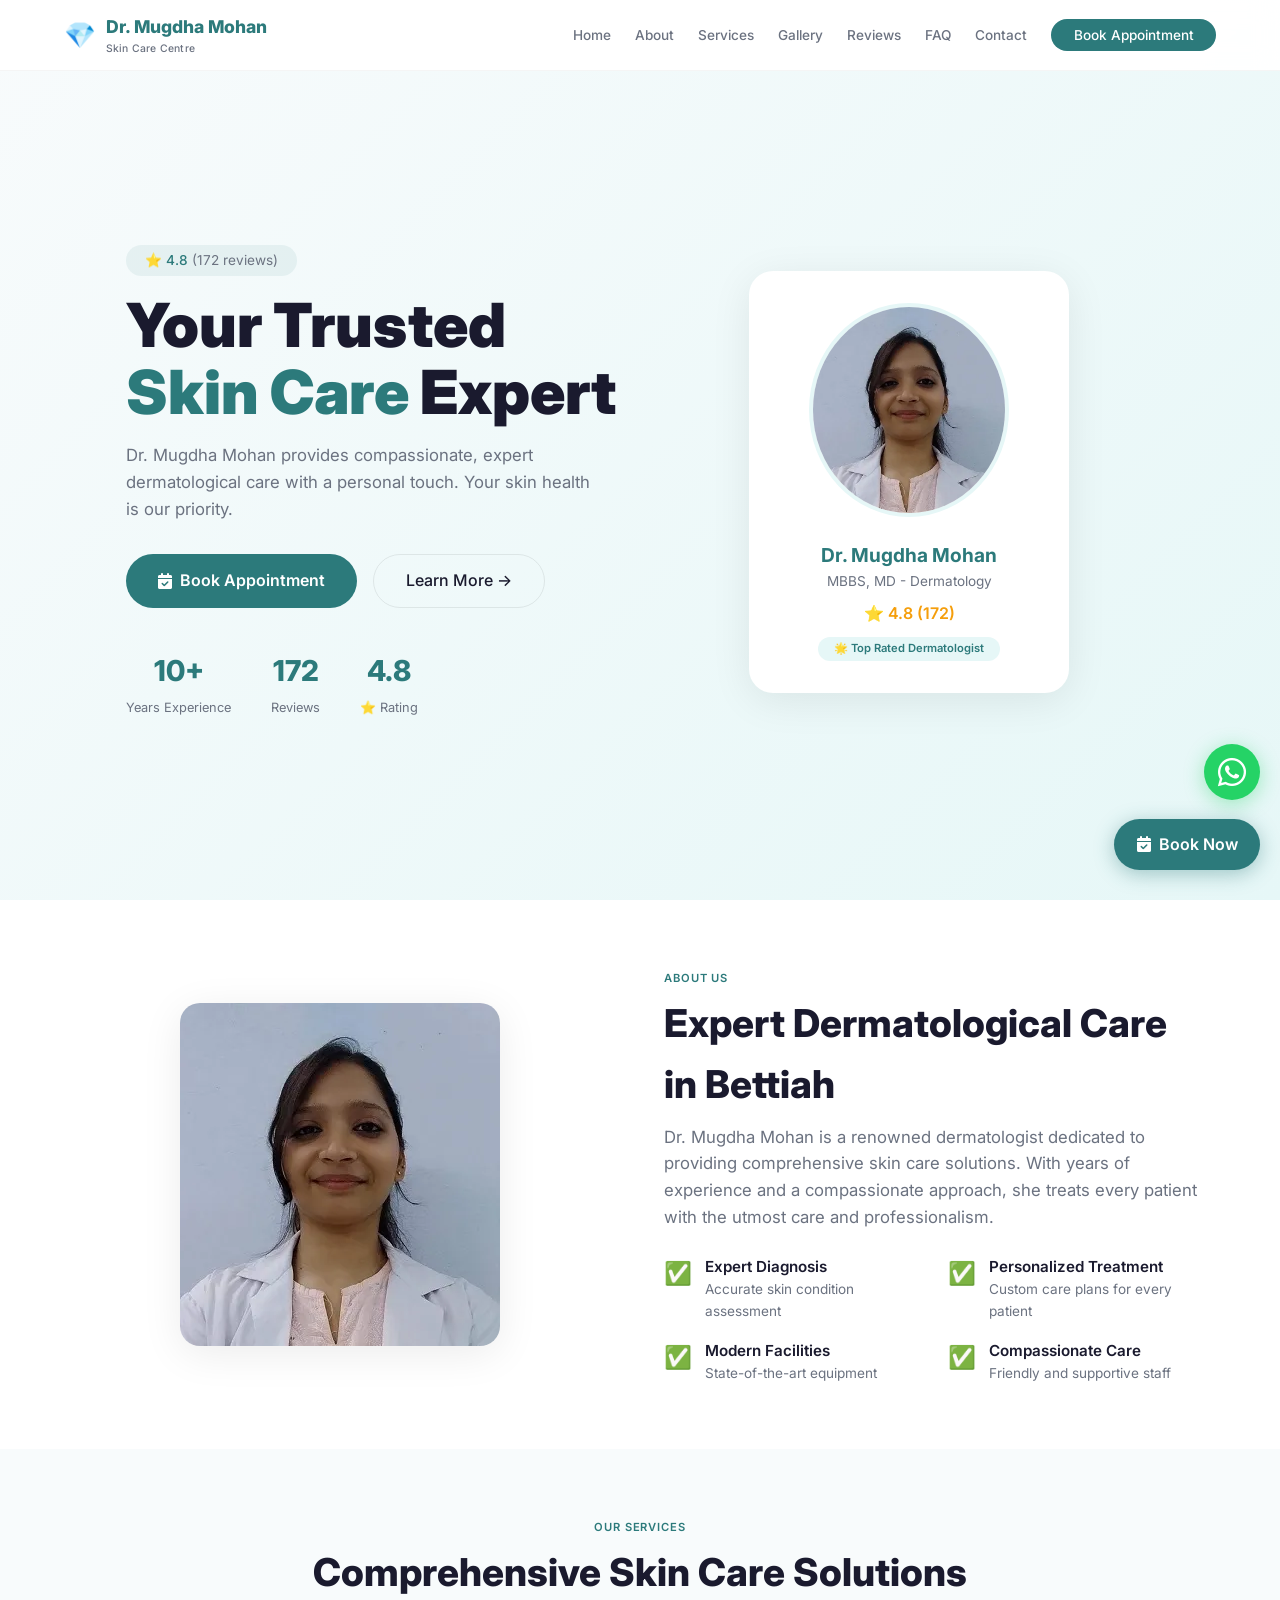
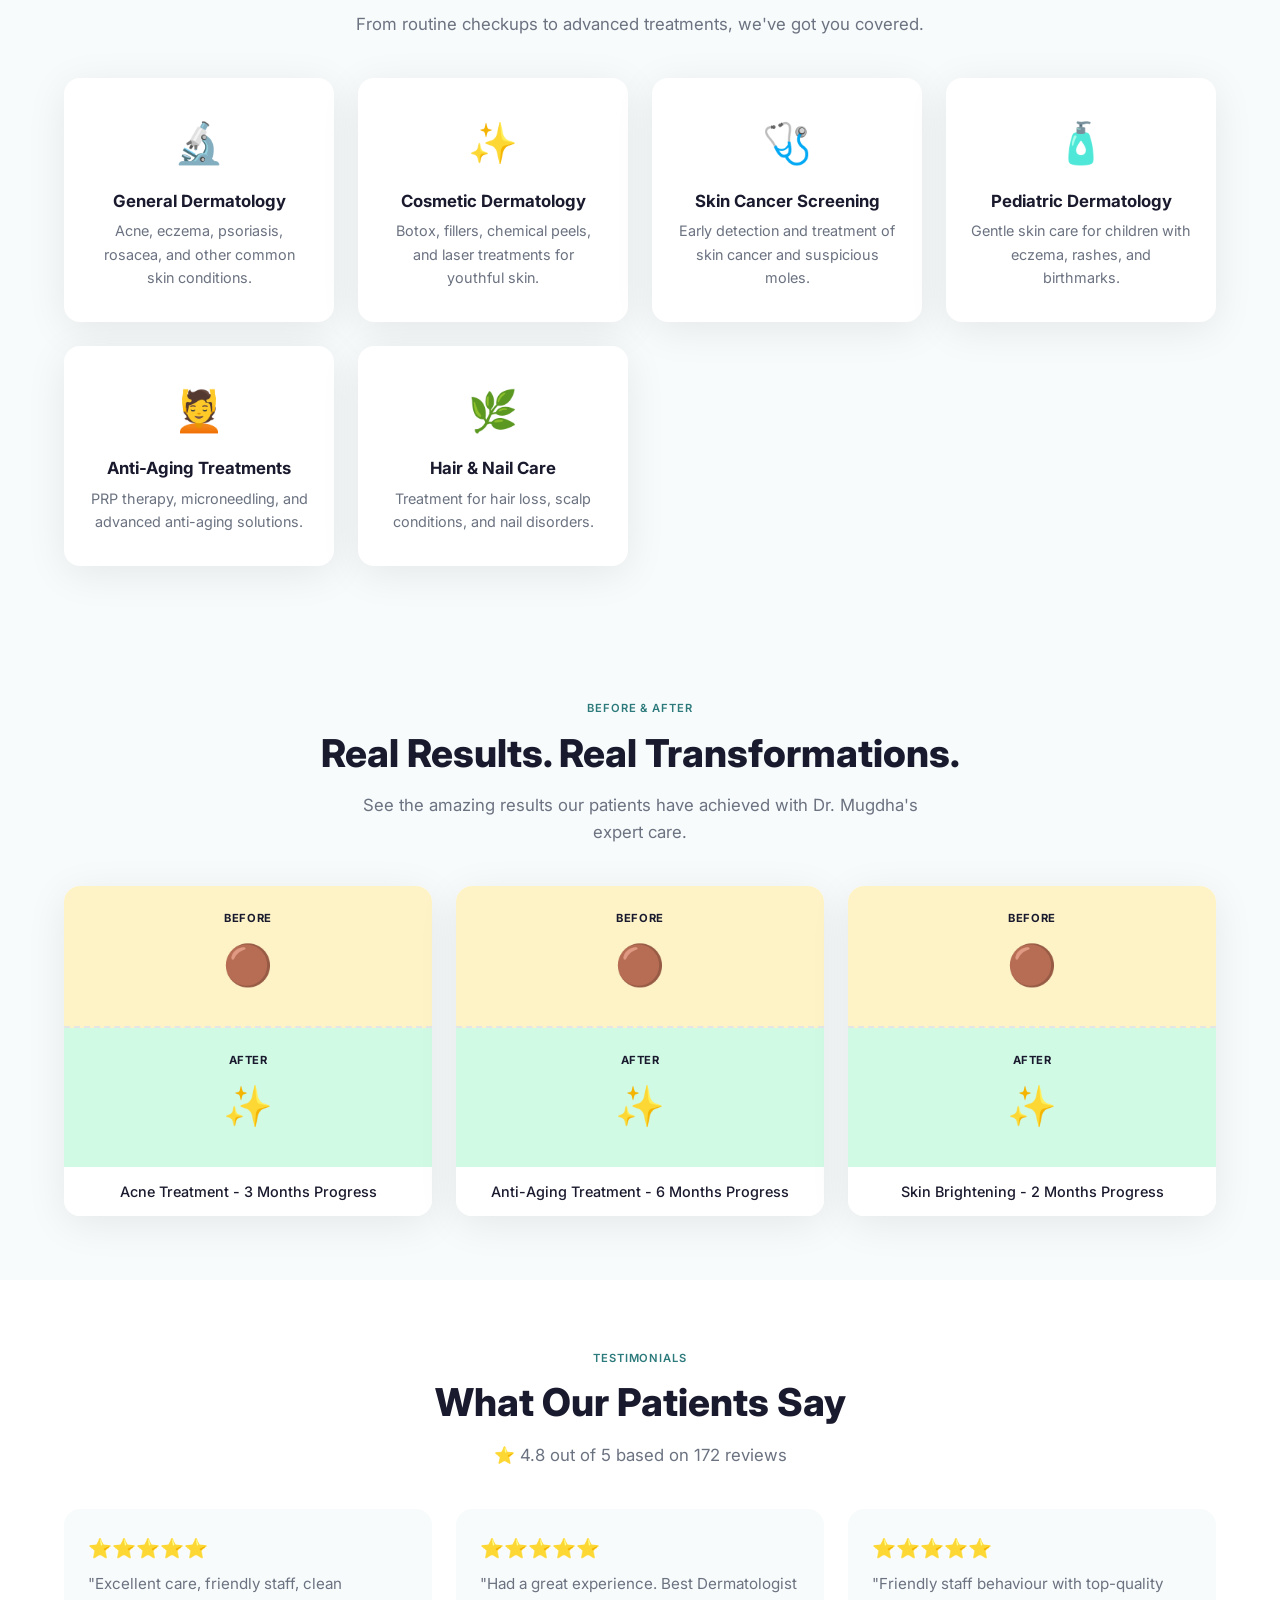
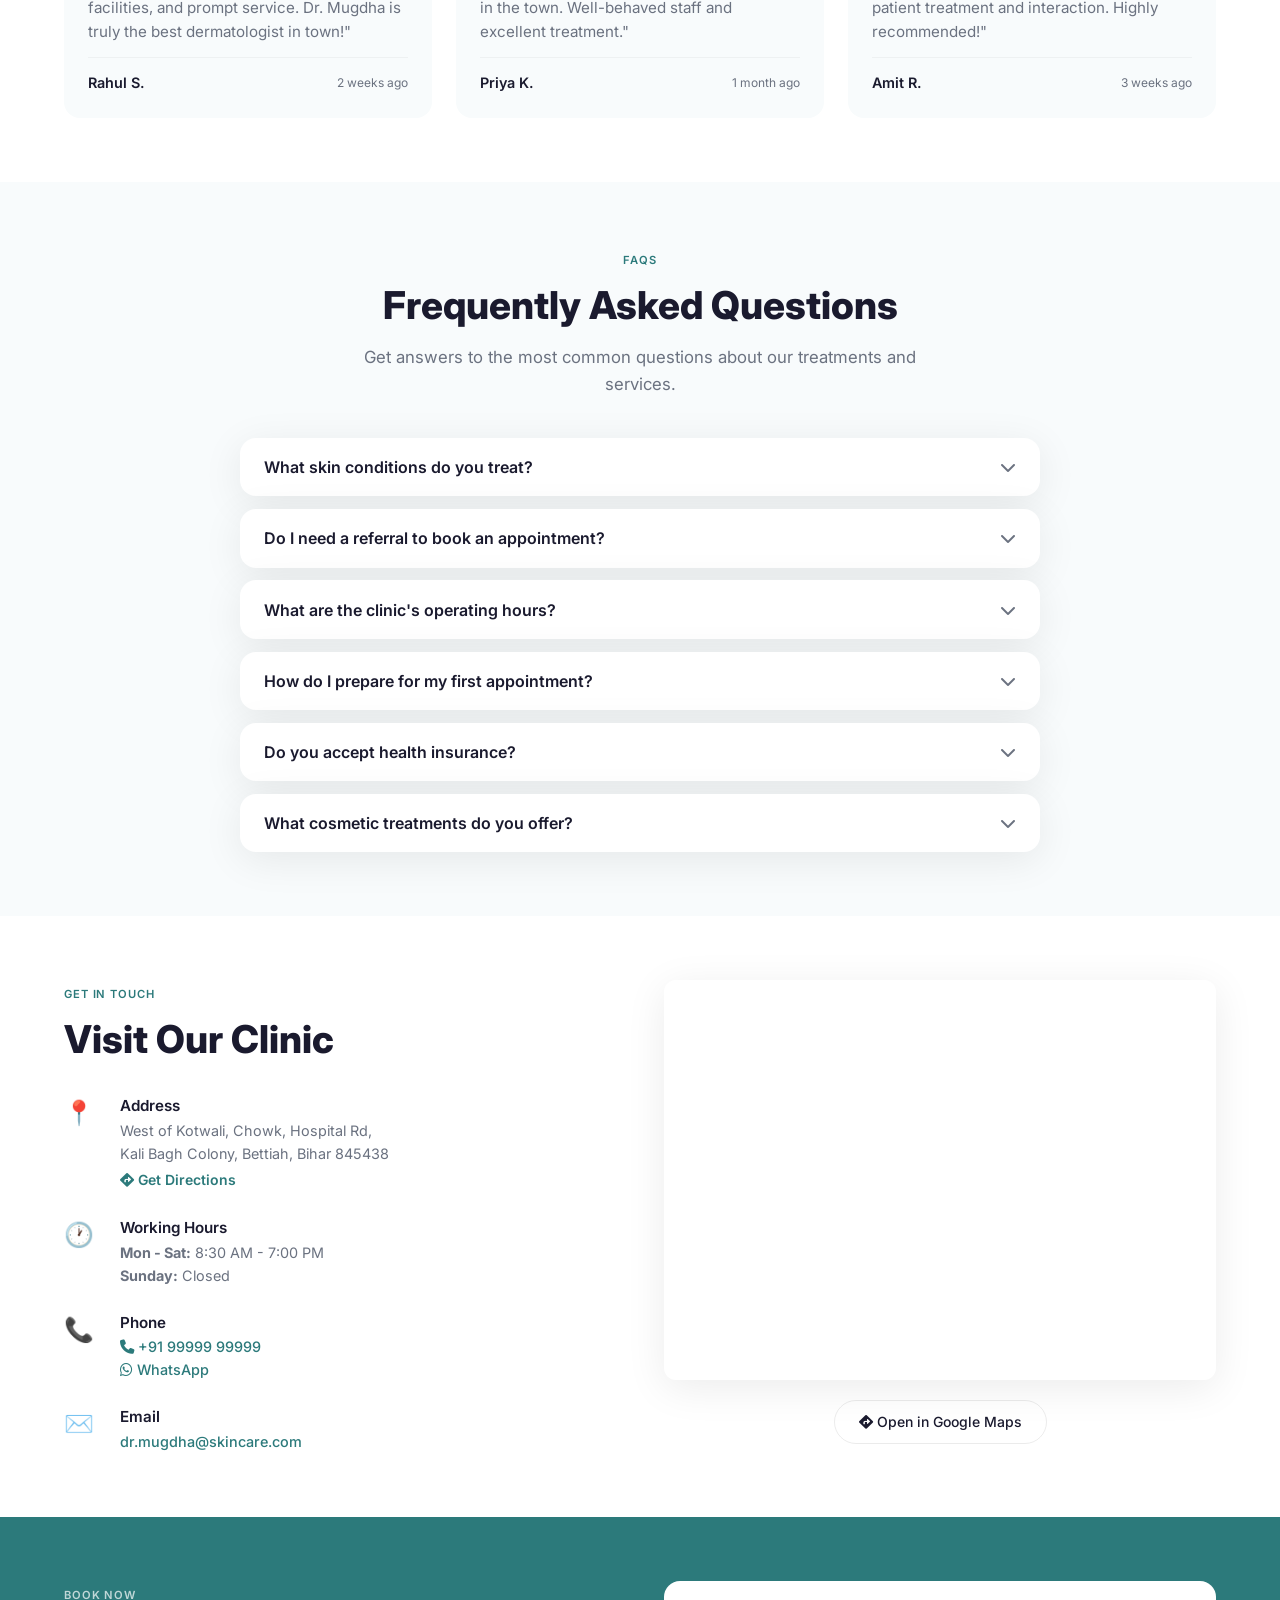
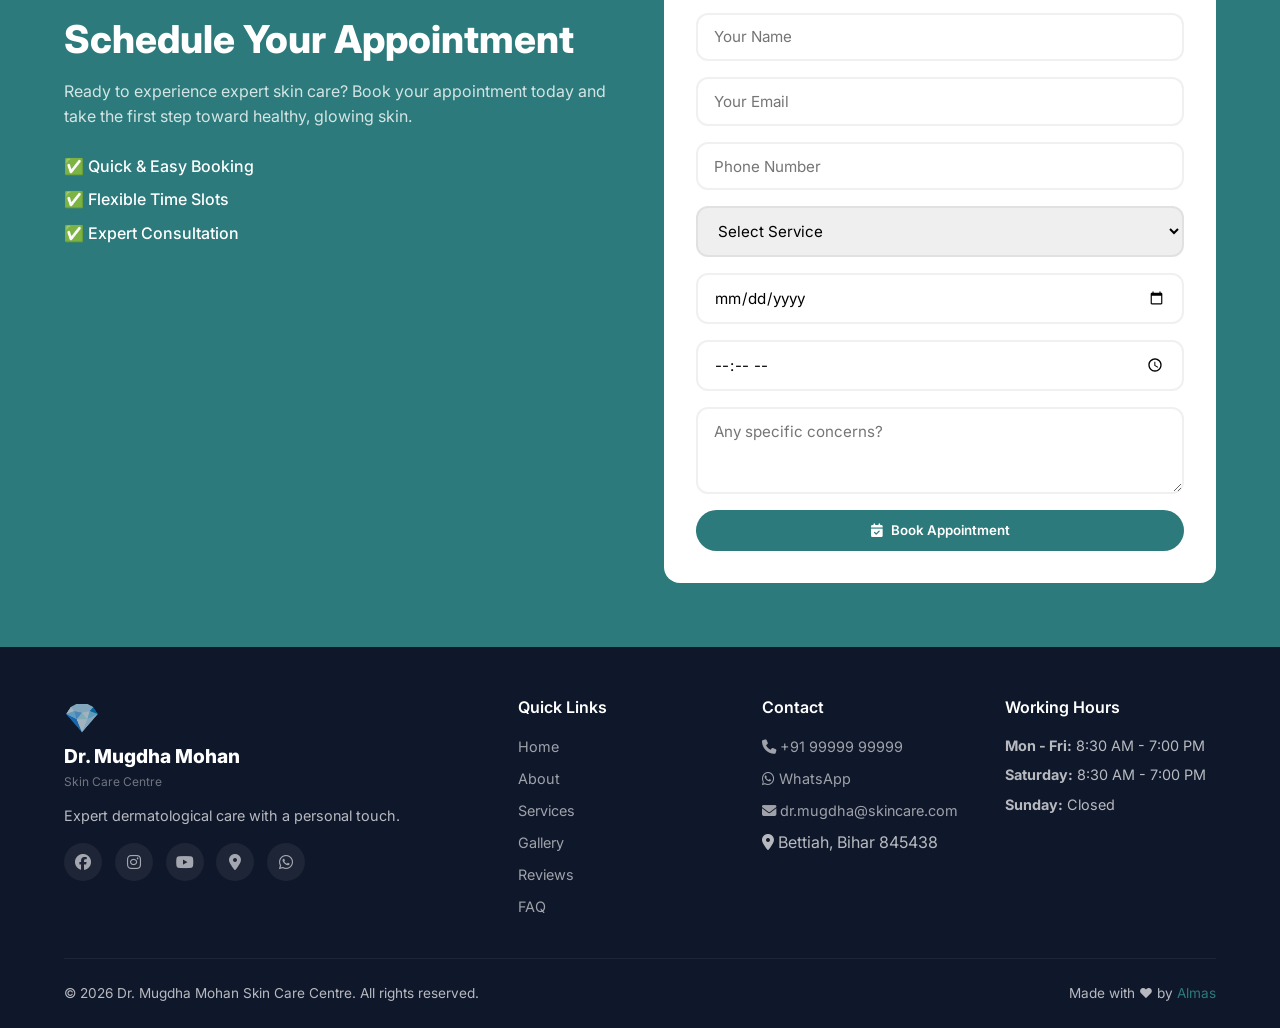
==== commit feb2fa3c: "Update index.html" ====
--- a/index.html
+++ b/index.html
@@ -57,30 +57,1160 @@
     <!-- Fonts & Styles -->
     <link href="https://fonts.googleapis.com/css2?family=Inter:wght@400;500;600;700;800;900&display=swap" rel="stylesheet" />
     <link rel="stylesheet" href="https://cdnjs.cloudflare.com/ajax/libs/font-awesome/6.4.0/css/all.min.css" />
-    <link rel="stylesheet" href="style.css" />
     
-    <!-- Preload Critical Images for Faster Loading -->
-    <link rel="preload" as="image" href="dr-mugdha.jpg" />
-    
-    <!-- Favicon -->
-    <link rel="icon" type="image/x-icon" href="favicon.ico" />
+    <style>
+        /* ================================================================
+           CSS VARIABLES
+           ================================================================ */
+        :root {
+            --primary: #2c7a7b;
+            --primary-dark: #1e5556;
+            --primary-light: #e6f7f7;
+            --bg-light: #f8fbfc;
+            --text-dark: #1a1a2e;
+            --text-muted: #6b7280;
+            --white: #ffffff;
+            --shadow: 0 8px 40px rgba(0, 0, 0, 0.08);
+            --radius: 16px;
+            --transition: 0.3s ease;
+        }
+
+        /* ================================================================
+           RESET & BASE
+           ================================================================ */
+        * {
+            margin: 0;
+            padding: 0;
+            box-sizing: border-box;
+        }
+
+        html {
+            scroll-behavior: smooth;
+        }
+
+        body {
+            font-family: 'Inter', -apple-system, BlinkMacSystemFont, sans-serif;
+            background: var(--bg-light);
+            color: var(--text-dark);
+            line-height: 1.6;
+            overflow-x: hidden;
+        }
+
+        a {
+            text-decoration: none;
+            color: inherit;
+        }
+
+        button {
+            font-family: inherit;
+            cursor: pointer;
+            border: none;
+        }
+
+        .container {
+            max-width: 1200px;
+            margin: 0 auto;
+            padding: 0 1.5rem;
+        }
+
+        /* ================================================================
+           NAVIGATION
+           ================================================================ */
+        .navbar {
+            position: fixed;
+            top: 0;
+            left: 0;
+            right: 0;
+            z-index: 1000;
+            background: rgba(255, 255, 255, 0.95);
+            backdrop-filter: blur(12px);
+            -webkit-backdrop-filter: blur(12px);
+            border-bottom: 1px solid rgba(0, 0, 0, 0.04);
+            padding: 0.8rem 0;
+            transition: var(--transition);
+        }
+
+        .navbar .container {
+            display: flex;
+            align-items: center;
+            justify-content: space-between;
+        }
+
+        .nav-brand {
+            display: flex;
+            align-items: center;
+            gap: 0.6rem;
+        }
+
+        .nav-brand .brand-icon {
+            font-size: 1.6rem;
+        }
+
+        .nav-brand .brand-name {
+            font-size: 1.1rem;
+            font-weight: 800;
+            color: var(--primary);
+        }
+
+        .nav-brand .brand-sub {
+            display: block;
+            font-size: 0.65rem;
+            font-weight: 500;
+            color: var(--text-muted);
+            letter-spacing: 0.02em;
+        }
+
+        .hamburger {
+            display: none;
+            flex-direction: column;
+            gap: 5px;
+            background: none;
+            padding: 0.4rem;
+        }
+
+        .hamburger span {
+            display: block;
+            width: 26px;
+            height: 2.5px;
+            background: var(--text-dark);
+            border-radius: 4px;
+            transition: var(--transition);
+        }
+
+        .hamburger.active span:nth-child(1) {
+            transform: rotate(45deg) translate(5px, 5px);
+        }
+
+        .hamburger.active span:nth-child(2) {
+            opacity: 0;
+        }
+
+        .hamburger.active span:nth-child(3) {
+            transform: rotate(-45deg) translate(5px, -5px);
+        }
+
+        .nav-links {
+            display: flex;
+            align-items: center;
+            gap: 1.5rem;
+            list-style: none;
+        }
+
+        .nav-links a {
+            font-size: 0.85rem;
+            font-weight: 500;
+            color: var(--text-muted);
+            transition: var(--transition);
+            position: relative;
+        }
+
+        .nav-links a:hover {
+            color: var(--primary);
+        }
+
+        .nav-links a::after {
+            content: '';
+            position: absolute;
+            bottom: -4px;
+            left: 0;
+            width: 0;
+            height: 2px;
+            background: var(--primary);
+            transition: var(--transition);
+        }
+
+        .nav-links a:hover::after {
+            width: 100%;
+        }
+
+        .btn-nav-cta {
+            padding: 0.5rem 1.4rem;
+            background: var(--primary);
+            color: var(--white) !important;
+            border-radius: 60px;
+            font-weight: 600;
+            transition: var(--transition);
+        }
+
+        .btn-nav-cta:hover {
+            background: var(--primary-dark);
+            transform: translateY(-2px);
+            box-shadow: 0 6px 24px rgba(44, 122, 123, 0.3);
+        }
+
+        .btn-nav-cta::after {
+            display: none !important;
+        }
+
+        /* ================================================================
+           HERO SECTION
+           ================================================================ */
+        .hero {
+            padding: 8rem 0 4rem;
+            min-height: 100vh;
+            display: flex;
+            align-items: center;
+            background: linear-gradient(135deg, #f8fbfc 0%, #e6f7f7 100%);
+        }
+
+        .hero .container {
+            display: grid;
+            grid-template-columns: 1fr 1fr;
+            gap: 3rem;
+            align-items: center;
+        }
+
+        .hero-badge {
+            display: inline-block;
+            padding: 0.3rem 1.2rem;
+            background: rgba(44, 122, 123, 0.08);
+            border-radius: 60px;
+            font-size: 0.85rem;
+            font-weight: 500;
+            color: var(--primary);
+            margin-bottom: 1rem;
+        }
+
+        .hero-badge span {
+            color: var(--text-muted);
+            font-weight: 400;
+        }
+
+        .hero-title {
+            font-size: clamp(2.5rem, 5vw, 3.8rem);
+            font-weight: 900;
+            line-height: 1.1;
+            margin-bottom: 1rem;
+        }
+
+        .hero-title .highlight {
+            color: var(--primary);
+        }
+
+        .hero-subtitle {
+            font-size: 1.05rem;
+            color: var(--text-muted);
+            max-width: 480px;
+            margin-bottom: 2rem;
+        }
+
+        .hero-buttons {
+            display: flex;
+            gap: 1rem;
+            flex-wrap: wrap;
+            margin-bottom: 2.5rem;
+        }
+
+        .btn-primary {
+            display: inline-flex;
+            align-items: center;
+            gap: 0.5rem;
+            padding: 0.8rem 2rem;
+            background: var(--primary);
+            color: var(--white);
+            border-radius: 60px;
+            font-weight: 600;
+            transition: var(--transition);
+        }
+
+        .btn-primary:hover {
+            background: var(--primary-dark);
+            transform: translateY(-2px);
+            box-shadow: 0 8px 30px rgba(44, 122, 123, 0.3);
+        }
+
+        .btn-secondary {
+            display: inline-flex;
+            align-items: center;
+            gap: 0.3rem;
+            padding: 0.8rem 2rem;
+            background: transparent;
+            color: var(--text-dark);
+            border-radius: 60px;
+            font-weight: 500;
+            border: 1px solid rgba(0, 0, 0, 0.08);
+            transition: var(--transition);
+        }
+
+        .btn-secondary:hover {
+            border-color: var(--primary);
+            color: var(--primary);
+        }
+
+        .hero-stats {
+            display: flex;
+            gap: 2.5rem;
+        }
+
+        .hero-stats .stat {
+            text-align: center;
+        }
+
+        .hero-stats .stat-number {
+            display: block;
+            font-size: 1.8rem;
+            font-weight: 800;
+            color: var(--primary);
+        }
+
+        .hero-stats .stat-label {
+            font-size: 0.8rem;
+            color: var(--text-muted);
+        }
+
+        .hero-image {
+            display: flex;
+            justify-content: center;
+            align-items: center;
+        }
+
+        .hero-card {
+            background: var(--white);
+            border-radius: 24px;
+            padding: 2rem;
+            text-align: center;
+            box-shadow: var(--shadow);
+            max-width: 320px;
+            width: 100%;
+        }
+
+        .hero-card img {
+            width: 100%;
+            max-width: 200px;
+            border-radius: 50%;
+            margin-bottom: 1rem;
+            border: 4px solid var(--primary-light);
+        }
+
+        .hero-card h3 {
+            font-size: 1.2rem;
+            font-weight: 700;
+            color: var(--primary);
+        }
+
+        .hero-card p {
+            font-size: 0.85rem;
+            color: var(--text-muted);
+        }
+
+        .hero-card .card-rating {
+            margin: 0.5rem 0;
+            font-weight: 600;
+            color: #f59e0b;
+        }
+
+        .hero-card .card-badge {
+            display: inline-block;
+            padding: 0.2rem 1rem;
+            background: var(--primary-light);
+            color: var(--primary);
+            border-radius: 60px;
+            font-size: 0.7rem;
+            font-weight: 600;
+        }
+
+        /* ================================================================
+           RESPONSIVE
+           ================================================================ */
+        @media (max-width: 992px) {
+            .hero .container {
+                grid-template-columns: 1fr;
+                text-align: center;
+            }
+
+            .hero-subtitle {
+                margin-left: auto;
+                margin-right: auto;
+            }
+
+            .hero-buttons {
+                justify-content: center;
+            }
+
+            .hero-stats {
+                justify-content: center;
+            }
+
+            .hero-image {
+                order: -1;
+            }
+        }
+
+        @media (max-width: 768px) {
+            .hamburger {
+                display: flex;
+            }
+
+            .nav-links {
+                display: none;
+                flex-direction: column;
+                width: 100%;
+                padding: 1rem 0;
+                gap: 1rem;
+                align-items: center;
+                border-top: 1px solid rgba(0, 0, 0, 0.04);
+                margin-top: 0.8rem;
+            }
+
+            .nav-links.open {
+                display: flex;
+            }
+
+            .nav-links a {
+                font-size: 1rem;
+            }
+
+            .btn-nav-cta {
+                width: 100%;
+                text-align: center;
+            }
+
+            .hero {
+                padding: 6rem 0 3rem;
+            }
+
+            .hero-title {
+                font-size: 2rem;
+            }
+
+            .hero-stats {
+                gap: 1.5rem;
+            }
+
+            .hero-stats .stat-number {
+                font-size: 1.4rem;
+            }
+        }
+
+        @media (max-width: 480px) {
+            .hero-card {
+                padding: 1.5rem;
+            }
+
+            .hero-card img {
+                max-width: 150px;
+            }
+
+            .hero-buttons .btn-primary,
+            .hero-buttons .btn-secondary {
+                width: 100%;
+                justify-content: center;
+            }
+        }
+
+        /* ================================================================
+           FLOATING BUTTONS
+           ================================================================ */
+        .float-whatsapp {
+            position: fixed;
+            bottom: 100px;
+            right: 20px;
+            z-index: 999;
+            background: #25d366;
+            color: #fff;
+            width: 56px;
+            height: 56px;
+            border-radius: 50%;
+            display: flex;
+            align-items: center;
+            justify-content: center;
+            font-size: 2rem;
+            box-shadow: 0 4px 20px rgba(37, 211, 102, 0.4);
+            transition: var(--transition);
+        }
+
+        .float-whatsapp:hover {
+            transform: scale(1.1);
+        }
+
+        .float-book {
+            position: fixed;
+            bottom: 30px;
+            right: 20px;
+            z-index: 999;
+            background: var(--primary);
+            color: #fff;
+            padding: 0.8rem 1.4rem;
+            border-radius: 60px;
+            display: flex;
+            align-items: center;
+            gap: 0.5rem;
+            font-weight: 600;
+            box-shadow: 0 4px 20px rgba(44, 122, 123, 0.4);
+            transition: var(--transition);
+        }
+
+        .float-book:hover {
+            transform: translateY(-3px);
+            box-shadow: 0 8px 30px rgba(44, 122, 123, 0.5);
+        }
+
+        .scroll-top {
+            position: fixed;
+            bottom: 100px;
+            left: 20px;
+            z-index: 999;
+            background: rgba(0, 0, 0, 0.7);
+            color: #fff;
+            width: 44px;
+            height: 44px;
+            border-radius: 50%;
+            display: none;
+            align-items: center;
+            justify-content: center;
+            font-size: 1.2rem;
+            transition: var(--transition);
+            backdrop-filter: blur(4px);
+        }
+
+        .scroll-top.visible {
+            display: flex;
+        }
+
+        .scroll-top:hover {
+            background: var(--primary);
+        }
+
+        /* ================================================================
+           SECTION COMMON
+           ================================================================ */
+        section {
+            padding: 4rem 0;
+        }
+
+        .section-tag {
+            display: inline-block;
+            font-size: 0.7rem;
+            font-weight: 600;
+            color: var(--primary);
+            text-transform: uppercase;
+            letter-spacing: 0.08em;
+            margin-bottom: 0.3rem;
+        }
+
+        .section-title {
+            font-size: clamp(1.8rem, 3vw, 2.6rem);
+            font-weight: 800;
+            margin-bottom: 0.5rem;
+        }
+
+        .section-subtitle {
+            color: var(--text-muted);
+            font-size: 1.05rem;
+            max-width: 600px;
+        }
+
+        .section-header {
+            text-align: center;
+            margin-bottom: 2.5rem;
+        }
+
+        .section-header .section-subtitle {
+            margin-left: auto;
+            margin-right: auto;
+        }
+
+        /* ================================================================
+           ABOUT
+           ================================================================ */
+        .about {
+            background: var(--white);
+        }
+
+        .about-grid {
+            display: grid;
+            grid-template-columns: 1fr 1fr;
+            gap: 3rem;
+            align-items: center;
+        }
+
+        .about-text {
+            color: var(--text-muted);
+            margin-bottom: 1.5rem;
+            font-size: 1.05rem;
+        }
+
+        .about-features {
+            display: grid;
+            grid-template-columns: 1fr 1fr;
+            gap: 1rem;
+        }
+
+        .feature {
+            display: flex;
+            gap: 0.8rem;
+            align-items: flex-start;
+        }
+
+        .feature-icon {
+            font-size: 1.4rem;
+        }
+
+        .feature h4 {
+            font-size: 0.95rem;
+            font-weight: 600;
+        }
+
+        .feature p {
+            font-size: 0.85rem;
+            color: var(--text-muted);
+        }
+
+        .about-image {
+            display: flex;
+            justify-content: center;
+            align-items: center;
+        }
+
+        .about-image img {
+            border-radius: 20px;
+            box-shadow: var(--shadow);
+            max-width: 100%;
+        }
+
+        /* ================================================================
+           SERVICES
+           ================================================================ */
+        .services {
+            background: var(--bg-light);
+        }
+
+        .services-grid {
+            display: grid;
+            grid-template-columns: repeat(auto-fill, minmax(250px, 1fr));
+            gap: 1.5rem;
+        }
+
+        .service-card {
+            background: var(--white);
+            border-radius: var(--radius);
+            padding: 2rem 1.5rem;
+            text-align: center;
+            box-shadow: var(--shadow);
+            transition: var(--transition);
+            border: 1px solid transparent;
+        }
+
+        .service-card:hover {
+            transform: translateY(-6px);
+            border-color: var(--primary);
+        }
+
+        .service-icon {
+            font-size: 2.5rem;
+            margin-bottom: 0.8rem;
+        }
+
+        .service-card h3 {
+            font-size: 1.05rem;
+            font-weight: 700;
+            margin-bottom: 0.3rem;
+        }
+
+        .service-card p {
+            font-size: 0.9rem;
+            color: var(--text-muted);
+        }
+
+        /* ================================================================
+           GALLERY
+           ================================================================ */
+        .gallery-grid {
+            display: grid;
+            grid-template-columns: repeat(auto-fill, minmax(280px, 1fr));
+            gap: 1.5rem;
+        }
+
+        .gallery-card {
+            background: var(--white);
+            border-radius: var(--radius);
+            overflow: hidden;
+            box-shadow: var(--shadow);
+        }
+
+        .gallery-card .gallery-before,
+        .gallery-card .gallery-after {
+            padding: 1.5rem;
+            text-align: center;
+            min-height: 120px;
+            display: flex;
+            flex-direction: column;
+            align-items: center;
+            justify-content: center;
+        }
+
+        .gallery-card .gallery-before {
+            background: #fef3c7;
+            border-bottom: 2px dashed #e5e5e5;
+        }
+
+        .gallery-card .gallery-after {
+            background: #d1fae5;
+        }
+
+        .gallery-label {
+            font-size: 0.7rem;
+            font-weight: 700;
+            text-transform: uppercase;
+            letter-spacing: 0.05em;
+        }
+
+        .gallery-placeholder {
+            font-size: 2.5rem;
+            margin: 0.3rem 0;
+        }
+
+        .gallery-caption {
+            padding: 0.8rem;
+            text-align: center;
+            font-weight: 500;
+            font-size: 0.9rem;
+            background: var(--white);
+        }
+
+        /* ================================================================
+           REVIEWS
+           ================================================================ */
+        .reviews {
+            background: var(--white);
+        }
+
+        .reviews-grid {
+            display: grid;
+            grid-template-columns: repeat(auto-fill, minmax(280px, 1fr));
+            gap: 1.5rem;
+        }
+
+        .review-card {
+            background: var(--bg-light);
+            border-radius: var(--radius);
+            padding: 1.5rem;
+            transition: var(--transition);
+        }
+
+        .review-card:hover {
+            transform: translateY(-4px);
+        }
+
+        .review-stars {
+            color: #f59e0b;
+            font-size: 1.2rem;
+            margin-bottom: 0.5rem;
+        }
+
+        .review-text {
+            font-size: 0.95rem;
+            color: var(--text-muted);
+            margin-bottom: 0.8rem;
+            line-height: 1.6;
+        }
+
+        .review-author {
+            display: flex;
+            justify-content: space-between;
+            align-items: center;
+            border-top: 1px solid rgba(0, 0, 0, 0.04);
+            padding-top: 0.8rem;
+        }
+
+        .author-name {
+            font-weight: 600;
+            font-size: 0.9rem;
+        }
+
+        .author-date {
+            font-size: 0.75rem;
+            color: var(--text-muted);
+        }
+
+        /* ================================================================
+           FAQ
+           ================================================================ */
+        .faq {
+            background: var(--bg-light);
+        }
+
+        .faq-grid {
+            max-width: 800px;
+            margin: 0 auto;
+            display: flex;
+            flex-direction: column;
+            gap: 0.8rem;
+        }
+
+        .faq-item {
+            background: var(--white);
+            border-radius: var(--radius);
+            overflow: hidden;
+            box-shadow: var(--shadow);
+        }
+
+        .faq-question {
+            width: 100%;
+            padding: 1.2rem 1.5rem;
+            background: none;
+            display: flex;
+            justify-content: space-between;
+            align-items: center;
+            font-size: 1rem;
+            font-weight: 600;
+            color: var(--text-dark);
+            transition: var(--transition);
+            text-align: left;
+        }
+
+        .faq-question:hover {
+            background: rgba(0, 0, 0, 0.01);
+        }
+
+        .faq-question i {
+            transition: var(--transition);
+            color: var(--text-muted);
+        }
+
+        .faq-question.active i {
+            transform: rotate(180deg);
+            color: var(--primary);
+        }
+
+        .faq-answer {
+            max-height: 0;
+            overflow: hidden;
+            transition: max-height 0.3s ease, padding 0.3s ease;
+            padding: 0 1.5rem;
+        }
+
+        .faq-answer.open {
+            max-height: 300px;
+            padding: 0 1.5rem 1.2rem;
+        }
+
+        .faq-answer p {
+            color: var(--text-muted);
+            font-size: 0.95rem;
+        }
+
+        /* ================================================================
+           CONTACT
+           ================================================================ */
+        .contact {
+            background: var(--white);
+        }
+
+        .contact-grid {
+            display: grid;
+            grid-template-columns: 1fr 1fr;
+            gap: 3rem;
+        }
+
+        .contact-details {
+            display: flex;
+            flex-direction: column;
+            gap: 1.5rem;
+            margin-top: 1.5rem;
+        }
+
+        .contact-item {
+            display: flex;
+            gap: 1rem;
+            align-items: flex-start;
+        }
+
+        .contact-icon {
+            font-size: 1.5rem;
+            width: 2.5rem;
+            flex-shrink: 0;
+        }
+
+        .contact-item h4 {
+            font-weight: 600;
+            font-size: 0.95rem;
+        }
+
+        .contact-item p {
+            color: var(--text-muted);
+            font-size: 0.9rem;
+        }
+
+        .contact-item a {
+            color: var(--primary);
+            font-weight: 500;
+        }
+
+        .contact-item a:hover {
+            text-decoration: underline;
+        }
+
+        .contact-map iframe {
+            width: 100%;
+            height: 400px;
+            border-radius: var(--radius);
+            box-shadow: var(--shadow);
+        }
+
+        /* ================================================================
+           BOOKING
+           ================================================================ */
+        .booking {
+            background: var(--primary);
+            color: var(--white);
+        }
+
+        .booking .section-tag {
+            color: rgba(255, 255, 255, 0.7);
+        }
+
+        .booking .section-title {
+            color: var(--white);
+        }
+
+        .booking-wrapper {
+            display: grid;
+            grid-template-columns: 1fr 1fr;
+            gap: 3rem;
+            align-items: start;
+        }
+
+        .booking-text {
+            color: rgba(255, 255, 255, 0.8);
+            margin-bottom: 1.5rem;
+        }
+
+        .booking-benefits {
+            display: flex;
+            flex-direction: column;
+            gap: 0.5rem;
+        }
+
+        .benefit {
+            font-weight: 500;
+        }
+
+        .booking-form {
+            background: var(--white);
+            padding: 2rem;
+            border-radius: var(--radius);
+            display: flex;
+            flex-direction: column;
+            gap: 1rem;
+        }
+
+        .booking-form input,
+        .booking-form select,
+        .booking-form textarea {
+            padding: 0.8rem 1rem;
+            border: 2px solid rgba(0, 0, 0, 0.06);
+            border-radius: 12px;
+            font-size: 0.95rem;
+            font-family: inherit;
+            outline: none;
+            transition: var(--transition);
+            width: 100%;
+        }
+
+        .booking-form input:focus,
+        .booking-form select:focus,
+        .booking-form textarea:focus {
+            border-color: var(--primary);
+        }
+
+        .booking-form .btn-primary {
+            justify-content: center;
+            width: 100%;
+        }
+
+        /* ================================================================
+           FOOTER
+           ================================================================ */
+        .footer {
+            background: #0f172a;
+            color: rgba(255, 255, 255, 0.7);
+            padding: 3rem 0 1.5rem;
+        }
+
+        .footer-grid {
+            display: grid;
+            grid-template-columns: 2fr 1fr 1fr 1fr;
+            gap: 2rem;
+            margin-bottom: 2rem;
+        }
+
+        .footer-brand .brand-icon {
+            font-size: 1.8rem;
+        }
+
+        .footer-brand .brand-name {
+            font-size: 1.2rem;
+            font-weight: 800;
+            color: var(--white);
+        }
+
+        .footer-brand .brand-sub {
+            display: block;
+            font-size: 0.75rem;
+            color: rgba(255, 255, 255, 0.4);
+        }
+
+        .footer-text {
+            margin-top: 0.8rem;
+            font-size: 0.9rem;
+        }
+
+        .footer-social {
+            display: flex;
+            gap: 0.8rem;
+            margin-top: 1rem;
+        }
+
+        .footer-social a {
+            width: 38px;
+            height: 38px;
+            border-radius: 50%;
+            background: rgba(255, 255, 255, 0.06);
+            display: flex;
+            align-items: center;
+            justify-content: center;
+            transition: var(--transition);
+            color: rgba(255, 255, 255, 0.6);
+        }
+
+        .footer-social a:hover {
+            background: var(--primary);
+            color: var(--white);
+            transform: translateY(-3px);
+        }
+
+        .footer-links h4,
+        .footer-hours h4 {
+            color: var(--white);
+            font-weight: 600;
+            margin-bottom: 0.8rem;
+        }
+
+        .footer-links ul,
+        .footer-hours ul {
+            list-style: none;
+        }
+
+        .footer-links ul li,
+        .footer-hours ul li {
+            margin-bottom: 0.4rem;
+        }
+
+        .footer-links ul a {
+            color: rgba(255, 255, 255, 0.6);
+            transition: var(--transition);
+            font-size: 0.9rem;
+        }
+
+        .footer-links ul a:hover {
+            color: var(--white);
+        }
+
+        .footer-hours ul li {
+            font-size: 0.9rem;
+        }
+
+        .footer-bottom {
+            border-top: 1px solid rgba(255, 255, 255, 0.06);
+            padding-top: 1.5rem;
+            text-align: center;
+            font-size: 0.85rem;
+            display: flex;
+            justify-content: space-between;
+            flex-wrap: wrap;
+            gap: 0.5rem;
+        }
+
+        .footer-bottom a {
+            color: var(--primary);
+        }
+
+        /* ================================================================
+           RESPONSIVE (Additional)
+           ================================================================ */
+        @media (max-width: 992px) {
+            .about-grid {
+                grid-template-columns: 1fr;
+            }
+
+            .booking-wrapper {
+                grid-template-columns: 1fr;
+            }
+
+            .contact-grid {
+                grid-template-columns: 1fr;
+            }
+
+            .footer-grid {
+                grid-template-columns: 1fr 1fr;
+            }
+        }
+
+        @media (max-width: 768px) {
+            .about-features {
+                grid-template-columns: 1fr;
+            }
+
+            .footer-grid {
+                grid-template-columns: 1fr;
+                text-align: center;
+            }
+
+            .footer-social {
+                justify-content: center;
+            }
+
+            .footer-bottom {
+                flex-direction: column;
+                text-align: center;
+            }
+
+            .contact-map iframe {
+                height: 300px;
+            }
+
+            .booking-form {
+                padding: 1.5rem;
+            }
+        }
+
+        @media (max-width: 480px) {
+            .hero-stats {
+                gap: 1rem;
+            }
+
+            .hero-stats .stat-number {
+                font-size: 1.2rem;
+            }
+
+            .services-grid {
+                grid-template-columns: 1fr;
+            }
+
+            .gallery-grid {
+                grid-template-columns: 1fr;
+            }
+
+            .reviews-grid {
+                grid-template-columns: 1fr;
+            }
+        }
+    </style>
 </head>
 <body>
 
     <!-- ============ FLOATING BUTTONS ============ -->
-    <!-- WhatsApp Floating Button -->
     <a href="https://wa.me/919999999999?text=Hi%20Dr.%20Mugdha%2C%20I%27d%20like%20to%20book%20an%20appointment" 
        class="float-whatsapp" target="_blank" aria-label="Chat on WhatsApp">
         <i class="fab fa-whatsapp"></i>
     </a>
 
-    <!-- Book Now Floating Button -->
     <a href="#booking" class="float-book">
         <i class="fas fa-calendar-check"></i>
         <span>Book Now</span>
     </a>
 
-    <!-- Scroll to Top Button -->
     <button class="scroll-top" id="scrollTop" aria-label="Scroll to top">
         <i class="fas fa-chevron-up"></i>
     </button>
@@ -114,61 +1244,61 @@
     </nav>
 
     <!-- ============ HERO SECTION ============ -->
-<section class="hero" id="home">
-    <div class="container">
-        <div class="hero-content">
-            <div class="hero-badge">
-                ⭐ 4.8 <span>(172 reviews)</span>
+    <section class="hero" id="home">
+        <div class="container">
+            <div class="hero-content">
+                <div class="hero-badge">
+                    ⭐ 4.8 <span>(172 reviews)</span>
+                </div>
+                <h1 class="hero-title">
+                    Your Trusted<br />
+                    <span class="highlight">Skin Care</span> Expert
+                </h1>
+                <p class="hero-subtitle">
+                    Dr. Mugdha Mohan provides compassionate, expert dermatological care
+                    with a personal touch. Your skin health is our priority.
+                </p>
+                <div class="hero-buttons">
+                    <a href="#booking" class="btn-primary">
+                        <i class="fas fa-calendar-check"></i> Book Appointment
+                    </a>
+                    <a href="#about" class="btn-secondary">Learn More →</a>
+                </div>
+                <div class="hero-stats">
+                    <div class="stat">
+                        <span class="stat-number">10+</span>
+                        <span class="stat-label">Years Experience</span>
+                    </div>
+                    <div class="stat">
+                        <span class="stat-number">172</span>
+                        <span class="stat-label">Reviews</span>
+                    </div>
+                    <div class="stat">
+                        <span class="stat-number">4.8</span>
+                        <span class="stat-label">⭐ Rating</span>
+                    </div>
+                </div>
             </div>
-            <h1 class="hero-title">
-                Your Trusted<br />
-                <span class="highlight">Skin Care</span> Expert
-            </h1>
-            <p class="hero-subtitle">
-                Dr. Mugdha Mohan provides compassionate, expert dermatological care
-                with a personal touch. Your skin health is our priority.
-            </p>
-            <div class="hero-buttons">
-                <a href="#booking" class="btn-primary">
-                    <i class="fas fa-calendar-check"></i> Book Appointment
-                </a>
-                <a href="#about" class="btn-secondary">Learn More →</a>
-            </div>
-            <div class="hero-stats">
-                <div class="stat">
-                    <span class="stat-number">10+</span>
-                    <span class="stat-label">Years Experience</span>
-                </div>
-                <div class="stat">
-                    <span class="stat-number">172</span>
-                    <span class="stat-label">Reviews</span>
-                </div>
-                <div class="stat">
-                    <span class="stat-number">4.8</span>
-                    <span class="stat-label">⭐ Rating</span>
+            <div class="hero-image">
+                <div class="hero-card">
+                    <img src="dr-mugdha.jpg" 
+                         alt="Dr. Mugdha Mohan - Best Dermatologist in Bettiah" />
+                    <h3>Dr. Mugdha Mohan</h3>
+                    <p>MBBS, MD - Dermatology</p>
+                    <div class="card-rating">⭐ 4.8 (172)</div>
+                    <div class="card-badge">🌟 Top Rated Dermatologist</div>
                 </div>
             </div>
         </div>
-        <div class="hero-image">
-            <div class="hero-card">
-                <img src="dr-mugdha.jpg" alt="Dr. Mugdha Mohan - Best Dermatologist in Bettiah" loading="lazy" />
-                <h3>Dr. Mugdha Mohan</h3>
-                <p>MBBS, MD - Dermatology</p>
-                <div class="card-rating">⭐ 4.8 (172)</div>
-                <div class="card-badge">🌟 Top Rated Dermatologist</div>
-            </div>
-        </div>
-    </div>
-</section>
+    </section>
+
     <!-- ============ ABOUT SECTION ============ -->
     <section class="about" id="about">
         <div class="container">
             <div class="about-grid">
                 <div class="about-image">
-                    <div class="about-placeholder" style="background: none; border: none; box-shadow: none;">
-                        <img src="dr-mugdha.jpg" alt="Dr. Mugdha Mohan - Dermatologist" style="width: 100%; max-width: 350px; border-radius: 20px; box-shadow: 0 20px 60px rgba(44,122,123,0.15);" loading="lazy" />
-                        <p style="margin-top: 10px; font-weight: 600; color: #1a1a2e;">Dr. Mugdha Mohan</p>
-                    </div>
+                    <img src="dr-mugdha.jpg" 
+                         alt="Dr. Mugdha Mohan - Dermatologist" />
                 </div>
                 <div class="about-content">
                     <span class="section-tag">About Us</span>
@@ -259,7 +1389,7 @@
         </div>
     </section>
 
-    <!-- ============ GALLERY SECTION (Before/After) ============ -->
+    <!-- ============ GALLERY SECTION ============ -->
     <section class="gallery" id="gallery">
         <div class="container">
             <div class="section-header">
@@ -422,73 +1552,73 @@
     </section>
 
     <!-- ============ LOCATION & CONTACT ============ -->
-<section class="contact" id="contact">
-    <div class="container">
-        <div class="contact-grid">
-            <div class="contact-info">
-                <span class="section-tag">Get in Touch</span>
-                <h2 class="section-title">Visit Our Clinic</h2>
-                <div class="contact-details">
-                    <div class="contact-item">
-                        <span class="contact-icon">📍</span>
-                        <div>
-                            <h4>Address</h4>
-                            <p>West of Kotwali, Chowk, Hospital Rd,<br />Kali Bagh Colony, Bettiah, Bihar 845438</p>
-                            <a href="https://www.google.com/maps/dir//Skin+Care+Centre+Dr.+Mugdha+Mohan+Bettiah" 
-                               target="_blank" 
-                               style="color: var(--primary); font-weight: 600; font-size: 14px; display: inline-block; margin-top: 4px;">
-                                <i class="fas fa-directions"></i> Get Directions
-                            </a>
+    <section class="contact" id="contact">
+        <div class="container">
+            <div class="contact-grid">
+                <div class="contact-info">
+                    <span class="section-tag">Get in Touch</span>
+                    <h2 class="section-title">Visit Our Clinic</h2>
+                    <div class="contact-details">
+                        <div class="contact-item">
+                            <span class="contact-icon">📍</span>
+                            <div>
+                                <h4>Address</h4>
+                                <p>West of Kotwali, Chowk, Hospital Rd,<br />Kali Bagh Colony, Bettiah, Bihar 845438</p>
+                                <a href="https://www.google.com/maps/dir//Skin+Care+Centre+Dr.+Mugdha+Mohan+Bettiah" 
+                                   target="_blank" 
+                                   style="color: var(--primary); font-weight: 600; font-size: 14px; display: inline-block; margin-top: 4px;">
+                                    <i class="fas fa-directions"></i> Get Directions
+                                </a>
+                            </div>
                         </div>
-                    </div>
-                    <div class="contact-item">
-                        <span class="contact-icon">🕐</span>
-                        <div>
-                            <h4>Working Hours</h4>
-                            <p><strong>Mon - Sat:</strong> 8:30 AM - 7:00 PM</p>
-                            <p><strong>Sunday:</strong> Closed</p>
+                        <div class="contact-item">
+                            <span class="contact-icon">🕐</span>
+                            <div>
+                                <h4>Working Hours</h4>
+                                <p><strong>Mon - Sat:</strong> 8:30 AM - 7:00 PM</p>
+                                <p><strong>Sunday:</strong> Closed</p>
+                            </div>
                         </div>
-                    </div>
-                    <div class="contact-item">
-                        <span class="contact-icon">📞</span>
-                        <div>
-                            <h4>Phone</h4>
-                            <p><a href="tel:+919999999999"><i class="fas fa-phone"></i> +91 99999 99999</a></p>
-                            <p><a href="https://wa.me/919999999999" target="_blank"><i class="fab fa-whatsapp"></i> WhatsApp</a></p>
+                        <div class="contact-item">
+                            <span class="contact-icon">📞</span>
+                            <div>
+                                <h4>Phone</h4>
+                                <p><a href="tel:+919999999999"><i class="fas fa-phone"></i> +91 99999 99999</a></p>
+                                <p><a href="https://wa.me/919999999999" target="_blank"><i class="fab fa-whatsapp"></i> WhatsApp</a></p>
+                            </div>
                         </div>
-                    </div>
-                    <div class="contact-item">
-                        <span class="contact-icon">✉️</span>
-                        <div>
-                            <h4>Email</h4>
-                            <p><a href="mailto:dr.mugdha@skincare.com">dr.mugdha@skincare.com</a></p>
+                        <div class="contact-item">
+                            <span class="contact-icon">✉️</span>
+                            <div>
+                                <h4>Email</h4>
+                                <p><a href="mailto:dr.mugdha@skincare.com">dr.mugdha@skincare.com</a></p>
+                            </div>
                         </div>
                     </div>
                 </div>
-            </div>
-            <div class="contact-map">
-                <iframe 
-                    src="https://www.google.com/maps/embed?pb=!1m18!1m12!1m3!1d3561.3304382568695!2d84.49281327450456!3d26.797605176715958!2m3!1f0!2f0!3f0!3m2!1i1024!2i768!4f13.1!3m3!1m2!1s0x39936f18623a83df%3A0xd4f7e931dc2ffa94!2sSkin%20Care%20Centre%20(Dr.%20Mugdha%20Mohan)!5e0!3m2!1sen!2sus!4v1786411576501!5m2!1sen!2sus" 
-                    width="100%" 
-                    height="400" 
-                    style="border:0; border-radius: 12px;" 
-                    allowfullscreen="" 
-                    loading="lazy" 
-                    referrerpolicy="strict-origin-when-cross-origin"
-                    title="Dr. Mugdha Mohan Skin Care Centre Location">
-                </iframe>
-                <div style="text-align: center; margin-top: 12px;">
-                    <a href="https://www.google.com/maps/dir//Skin+Care+Centre+Dr.+Mugdha+Mohan+Bettiah" 
-                       target="_blank" 
-                       class="btn-secondary" 
-                       style="padding: 10px 24px; font-size: 14px; display: inline-block;">
-                        <i class="fas fa-directions"></i> Open in Google Maps
-                    </a>
+                <div class="contact-map">
+                    <iframe 
+                        src="https://www.google.com/maps/embed?pb=!1m18!1m12!1m3!1d3561.3304382568695!2d84.49281327450456!3d26.797605176715958!2m3!1f0!2f0!3f0!3m2!1i1024!2i768!4f13.1!3m3!1m2!1s0x39936f18623a83df%3A0xd4f7e931dc2ffa94!2sSkin%20Care%20Centre%20(Dr.%20Mugdha%20Mohan)!5e0!3m2!1sen!2sus!4v1786411576501!5m2!1sen!2sus" 
+                        width="100%" 
+                        height="400" 
+                        style="border:0; border-radius: 12px;" 
+                        allowfullscreen="" 
+                        loading="lazy" 
+                        referrerpolicy="strict-origin-when-cross-origin"
+                        title="Dr. Mugdha Mohan Skin Care Centre Location">
+                    </iframe>
+                    <div style="text-align: center; margin-top: 12px;">
+                        <a href="https://www.google.com/maps/dir//Skin+Care+Centre+Dr.+Mugdha+Mohan+Bettiah" 
+                           target="_blank" 
+                           class="btn-secondary" 
+                           style="padding: 10px 24px; font-size: 14px; display: inline-block;">
+                            <i class="fas fa-directions"></i> Open in Google Maps
+                        </a>
+                    </div>
                 </div>
             </div>
         </div>
-    </div>
-</section>
+    </section>
 
     <!-- ============ BOOKING SECTION ============ -->
     <section class="booking" id="booking">
@@ -544,7 +1674,6 @@
                     <p class="footer-text">
                         Expert dermatological care with a personal touch.
                     </p>
-                    <!-- Social Media Links in Footer -->
                     <div class="footer-social">
                         <a href="#" aria-label="Facebook"><i class="fab fa-facebook"></i></a>
                         <a href="#" aria-label="Instagram"><i class="fab fa-instagram"></i></a>
@@ -584,11 +1713,100 @@
             </div>
             <div class="footer-bottom">
                 <p>&copy; 2026 Dr. Mugdha Mohan Skin Care Centre. All rights reserved.</p>
-                <p>Made with ❤️ by <a href="#" target="_blank">Vibe Coder</a></p>
+                <p>Made with ❤️ by <a href="#" target="_blank">Almas</a></p>
             </div>
         </div>
     </footer>
 
-    <script src="script.js"></script>
+    <script>
+        // ================================================================
+        //  HAMBURGER MENU
+        // ================================================================
+        const hamburger = document.getElementById('hamburger');
+        const navLinks = document.getElementById('navLinks');
+
+        hamburger.addEventListener('click', () => {
+            hamburger.classList.toggle('active');
+            navLinks.classList.toggle('open');
+        });
+
+        // Close menu when clicking a link (for mobile)
+        document.querySelectorAll('.nav-links a').forEach(link => {
+            link.addEventListener('click', () => {
+                hamburger.classList.remove('active');
+                navLinks.classList.remove('open');
+            });
+        });
+
+        // ================================================================
+        //  SCROLL TO TOP BUTTON
+        // ================================================================
+        const scrollTopBtn = document.getElementById('scrollTop');
+
+        window.addEventListener('scroll', () => {
+            if (window.scrollY > 300) {
+                scrollTopBtn.classList.add('visible');
+            } else {
+                scrollTopBtn.classList.remove('visible');
+            }
+        });
+
+        scrollTopBtn.addEventListener('click', () => {
+            window.scrollTo({ top: 0, behavior: 'smooth' });
+        });
+
+        // ================================================================
+        //  FAQ ACCORDION
+        // ================================================================
+        document.querySelectorAll('.faq-question').forEach(button => {
+            button.addEventListener('click', () => {
+                const answer = button.nextElementSibling;
+                const isOpen = answer.classList.contains('open');
+
+                // Close all FAQs
+                document.querySelectorAll('.faq-answer').forEach(a => a.classList.remove('open'));
+                document.querySelectorAll('.faq-question').forEach(b => b.classList.remove('active'));
+
+                // Toggle current
+                if (!isOpen) {
+                    answer.classList.add('open');
+                    button.classList.add('active');
+                }
+            });
+        });
+
+        // ================================================================
+        //  BOOKING FORM SUBMIT
+        // ================================================================
+        document.getElementById('bookingForm').addEventListener('submit', (e) => {
+            e.preventDefault();
+            alert('✅ Thank you! Your appointment request has been sent. We will contact you shortly.');
+            e.target.reset();
+        });
+
+        // ================================================================
+        //  SMOOTH REVEAL ON SCROLL
+        // ================================================================
+        const sections = document.querySelectorAll('section');
+
+        const observer = new IntersectionObserver((entries) => {
+            entries.forEach(entry => {
+                if (entry.isIntersecting) {
+                    entry.target.style.opacity = '1';
+                    entry.target.style.transform = 'translateY(0)';
+                }
+            });
+        }, { threshold: 0.08 });
+
+        sections.forEach(sec => {
+            sec.style.opacity = '0';
+            sec.style.transform = 'translateY(28px)';
+            sec.style.transition = 'opacity 0.7s ease, transform 0.7s ease';
+            observer.observe(sec);
+        });
+
+        console.log('✅ Dr. Mugdha Mohan website loaded successfully!');
+        console.log('📌 Navigation bar is now working properly.');
+    </script>
 </body>
 </html>
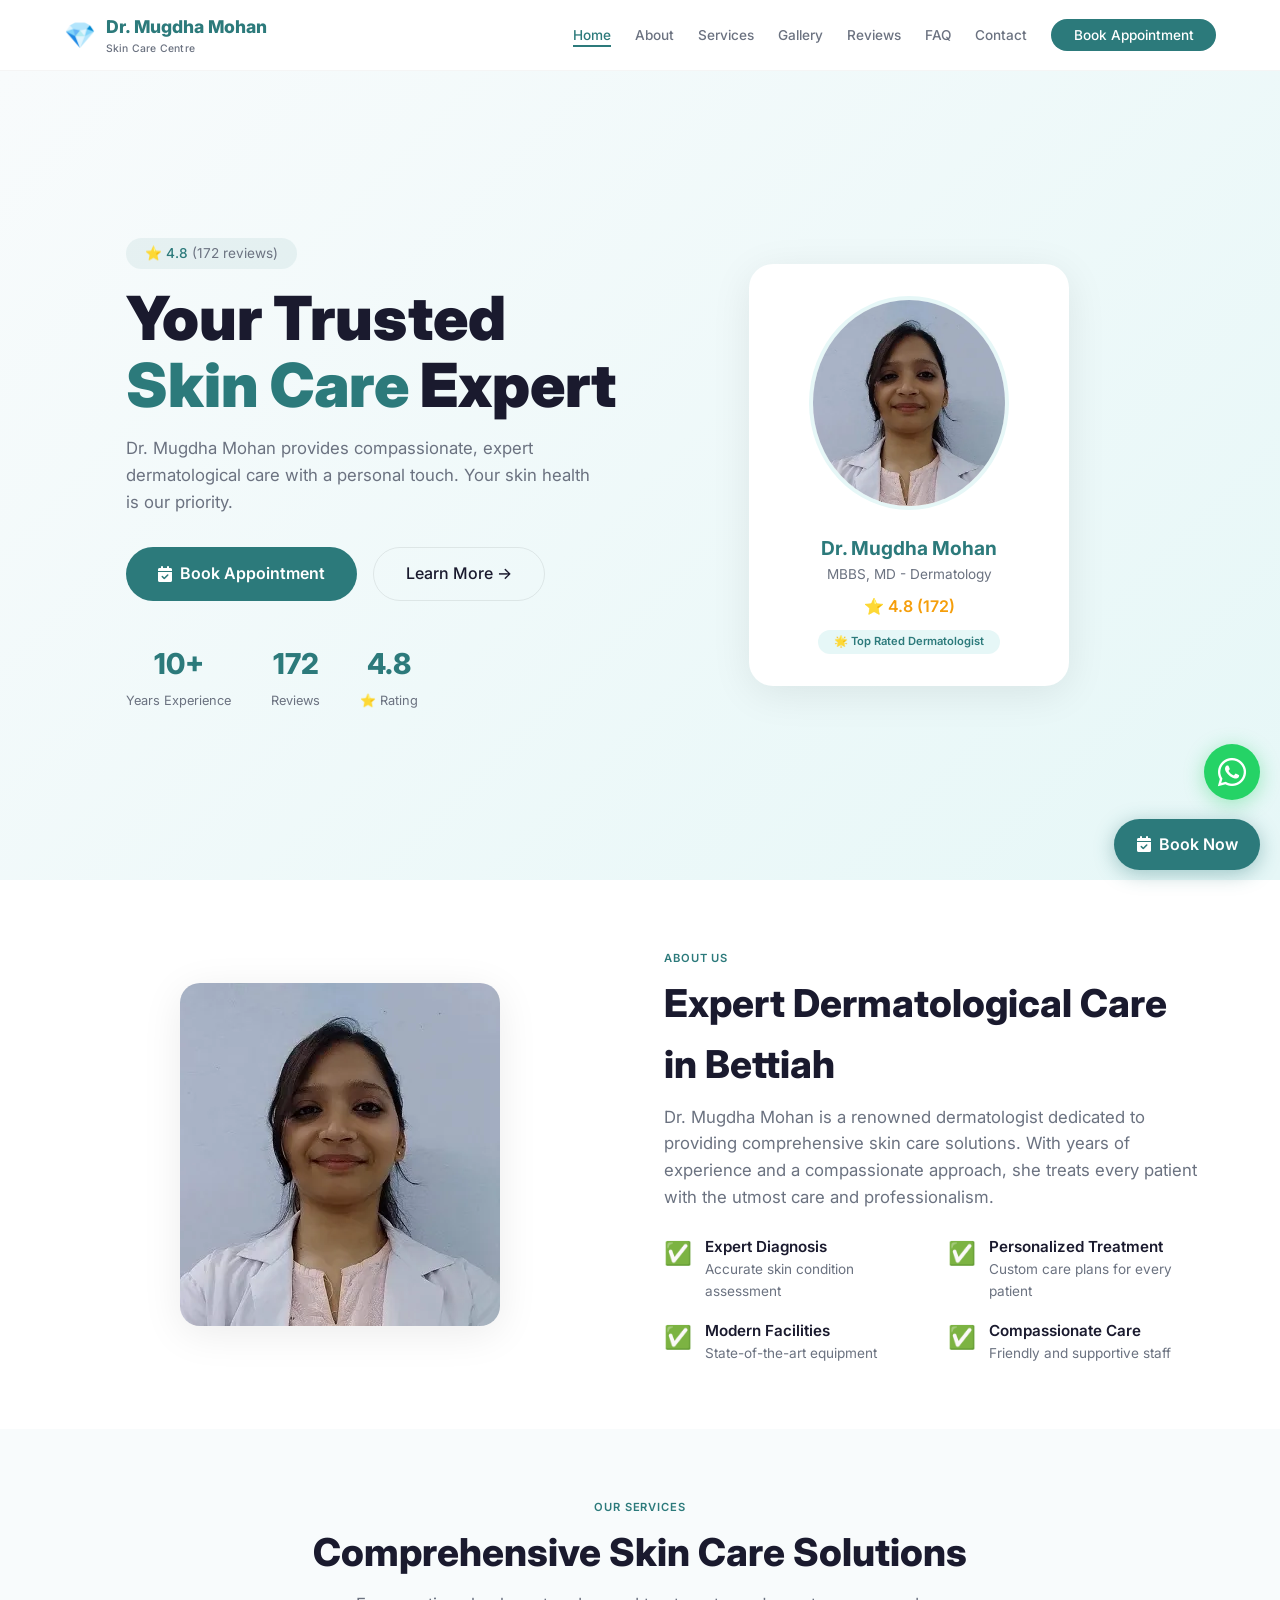
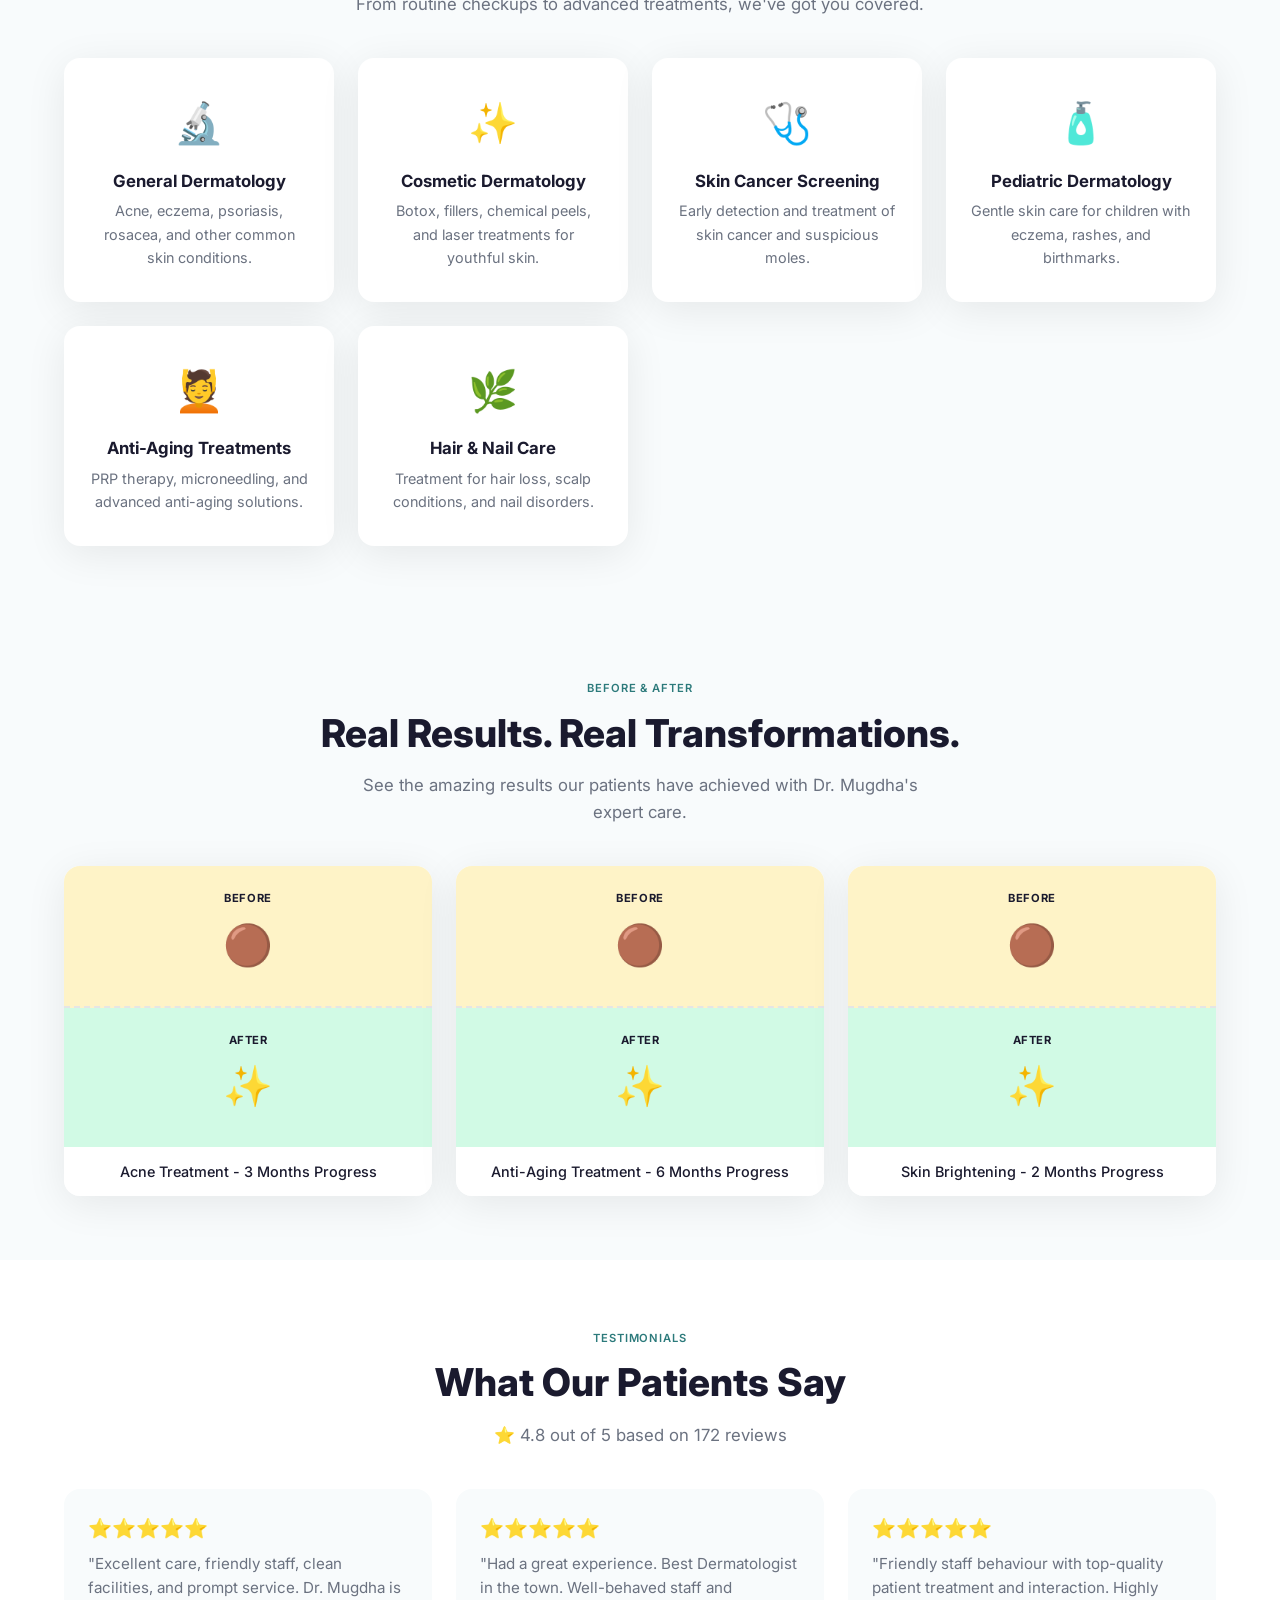
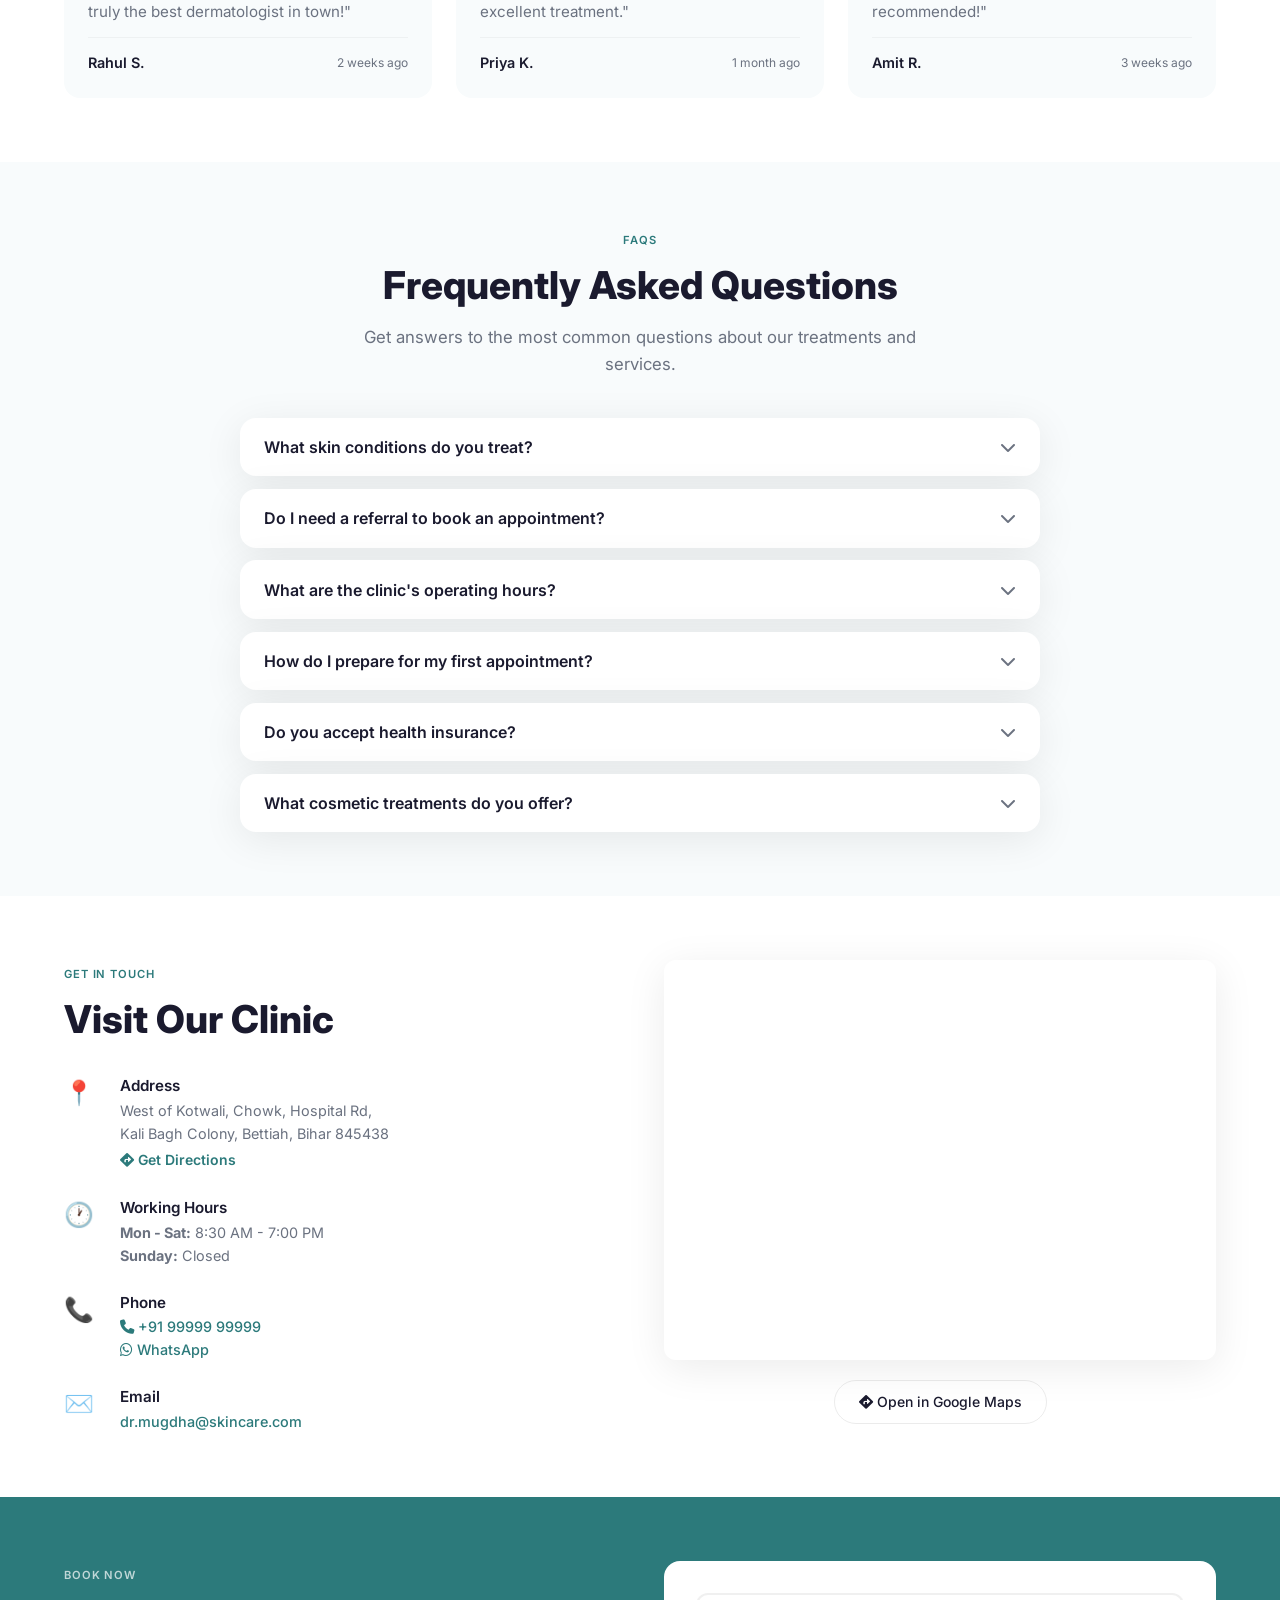
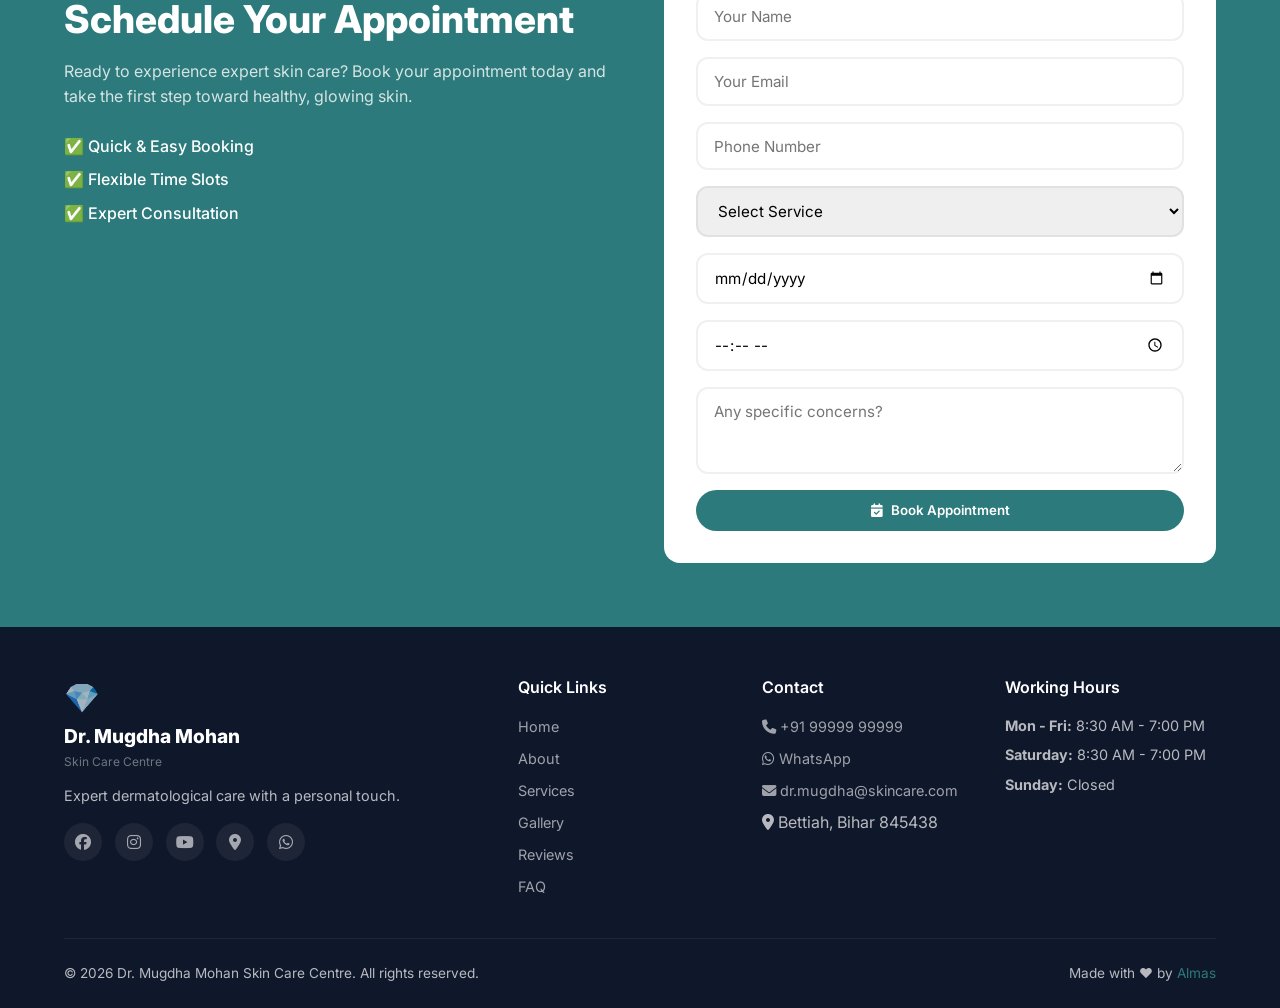
==== commit 22c2d6ed: "Update fmt.Println message from 'Hello' to 'Goodbye'" ====
--- a/index.html
+++ b/index.html
@@ -94,6 +94,7 @@
             color: var(--text-dark);
             line-height: 1.6;
             overflow-x: hidden;
+            padding-top: 70px;
         }
 
         a {
@@ -140,6 +141,7 @@
             display: flex;
             align-items: center;
             gap: 0.6rem;
+            cursor: pointer;
         }
 
         .nav-brand .brand-icon {
@@ -223,6 +225,14 @@
             width: 100%;
         }
 
+        .nav-links a.active {
+            color: var(--primary);
+        }
+
+        .nav-links a.active::after {
+            width: 100%;
+        }
+
         .btn-nav-cta {
             padding: 0.5rem 1.4rem;
             background: var(--primary);
@@ -246,8 +256,8 @@
            HERO SECTION
            ================================================================ */
         .hero {
-            padding: 8rem 0 4rem;
-            min-height: 100vh;
+            padding: 4rem 0 4rem;
+            min-height: 90vh;
             display: flex;
             align-items: center;
             background: linear-gradient(135deg, #f8fbfc 0%, #e6f7f7 100%);
@@ -311,6 +321,7 @@
             border-radius: 60px;
             font-weight: 600;
             transition: var(--transition);
+            border: none;
         }
 
         .btn-primary:hover {
@@ -467,6 +478,7 @@
 
             .hero {
                 padding: 6rem 0 3rem;
+                min-height: auto;
             }
 
             .hero-title {
@@ -479,6 +491,10 @@
 
             .hero-stats .stat-number {
                 font-size: 1.4rem;
+            }
+            
+            body {
+                padding-top: 60px;
             }
         }
 
@@ -576,6 +592,7 @@
            ================================================================ */
         section {
             padding: 4rem 0;
+            scroll-margin-top: 80px;
         }
 
         .section-tag {
@@ -1173,6 +1190,10 @@
             .booking-form {
                 padding: 1.5rem;
             }
+            
+            section {
+                scroll-margin-top: 70px;
+            }
         }
 
         @media (max-width: 480px) {
@@ -1218,7 +1239,7 @@
     <!-- ============ NAVIGATION ============ -->
     <nav class="navbar" id="navbar">
         <div class="container">
-            <div class="nav-brand">
+            <div class="nav-brand" onclick="window.location.href='#home'">
                 <span class="brand-icon">💎</span>
                 <div>
                     <span class="brand-name">Dr. Mugdha Mohan</span>
@@ -1231,7 +1252,7 @@
                 <span></span>
             </button>
             <ul class="nav-links" id="navLinks">
-                <li><a href="#home">Home</a></li>
+                <li><a href="#home" class="active">Home</a></li>
                 <li><a href="#about">About</a></li>
                 <li><a href="#services">Services</a></li>
                 <li><a href="#gallery">Gallery</a></li>
@@ -1739,6 +1760,29 @@
         });
 
         // ================================================================
+        //  ACTIVE NAV LINK ON SCROLL
+        // ================================================================
+        const sections = document.querySelectorAll('section');
+        const navLinksAll = document.querySelectorAll('.nav-links a:not(.btn-nav-cta)');
+
+        window.addEventListener('scroll', () => {
+            let current = '';
+            sections.forEach(section => {
+                const sectionTop = section.offsetTop - 120;
+                if (window.scrollY >= sectionTop) {
+                    current = section.getAttribute('id');
+                }
+            });
+
+            navLinksAll.forEach(link => {
+                link.classList.remove('active');
+                if (link.getAttribute('href') === `#${current}`) {
+                    link.classList.add('active');
+                }
+            });
+        });
+
+        // ================================================================
         //  SCROLL TO TOP BUTTON
         // ================================================================
         const scrollTopBtn = document.getElementById('scrollTop');
@@ -1787,7 +1831,7 @@
         // ================================================================
         //  SMOOTH REVEAL ON SCROLL
         // ================================================================
-        const sections = document.querySelectorAll('section');
+        const revealSections = document.querySelectorAll('section');
 
         const observer = new IntersectionObserver((entries) => {
             entries.forEach(entry => {
@@ -1798,7 +1842,7 @@
             });
         }, { threshold: 0.08 });
 
-        sections.forEach(sec => {
+        revealSections.forEach(sec => {
             sec.style.opacity = '0';
             sec.style.transform = 'translateY(28px)';
             sec.style.transition = 'opacity 0.7s ease, transform 0.7s ease';
@@ -1806,7 +1850,8 @@
         });
 
         console.log('✅ Dr. Mugdha Mohan website loaded successfully!');
-        console.log('📌 Navigation bar is now working properly.');
+        console.log('📌 All navigation links are now working properly.');
+        console.log('📌 Click on "Home" or brand logo to go back to top.');
     </script>
 </body>
 </html>
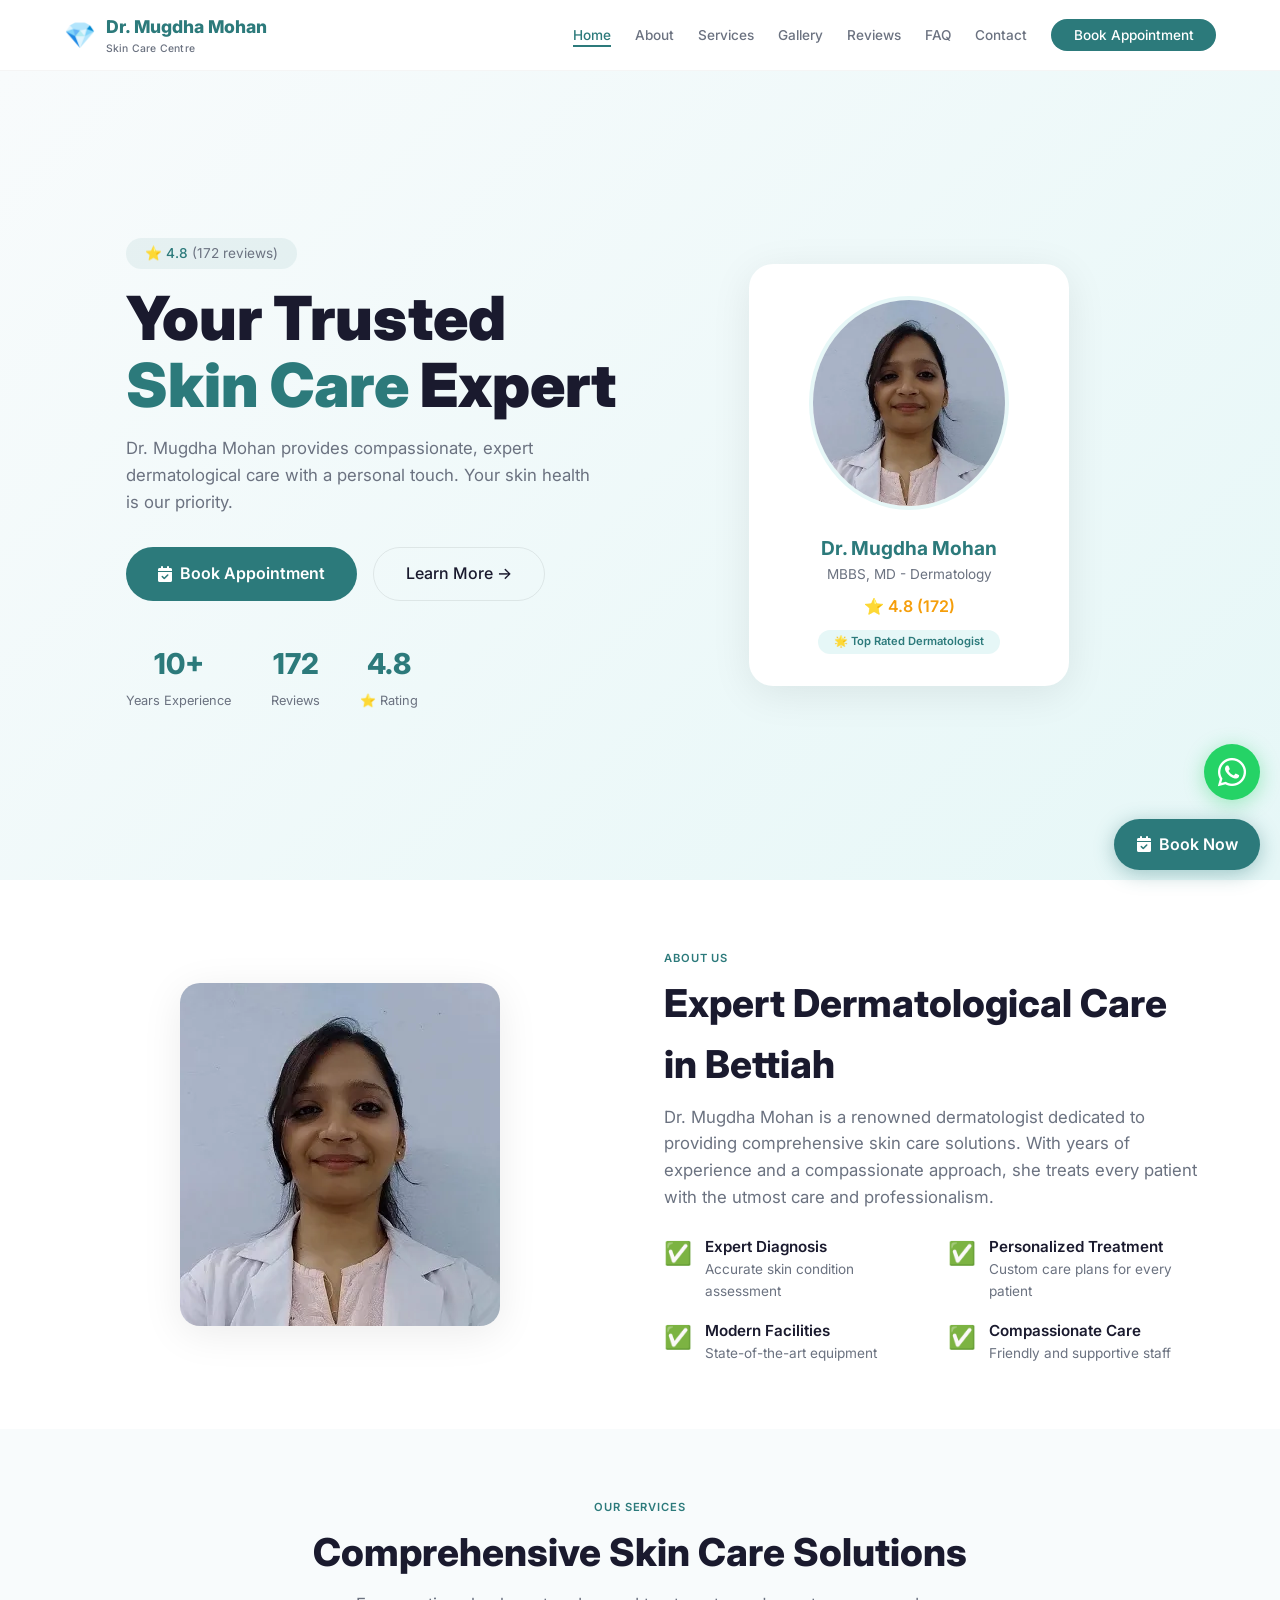
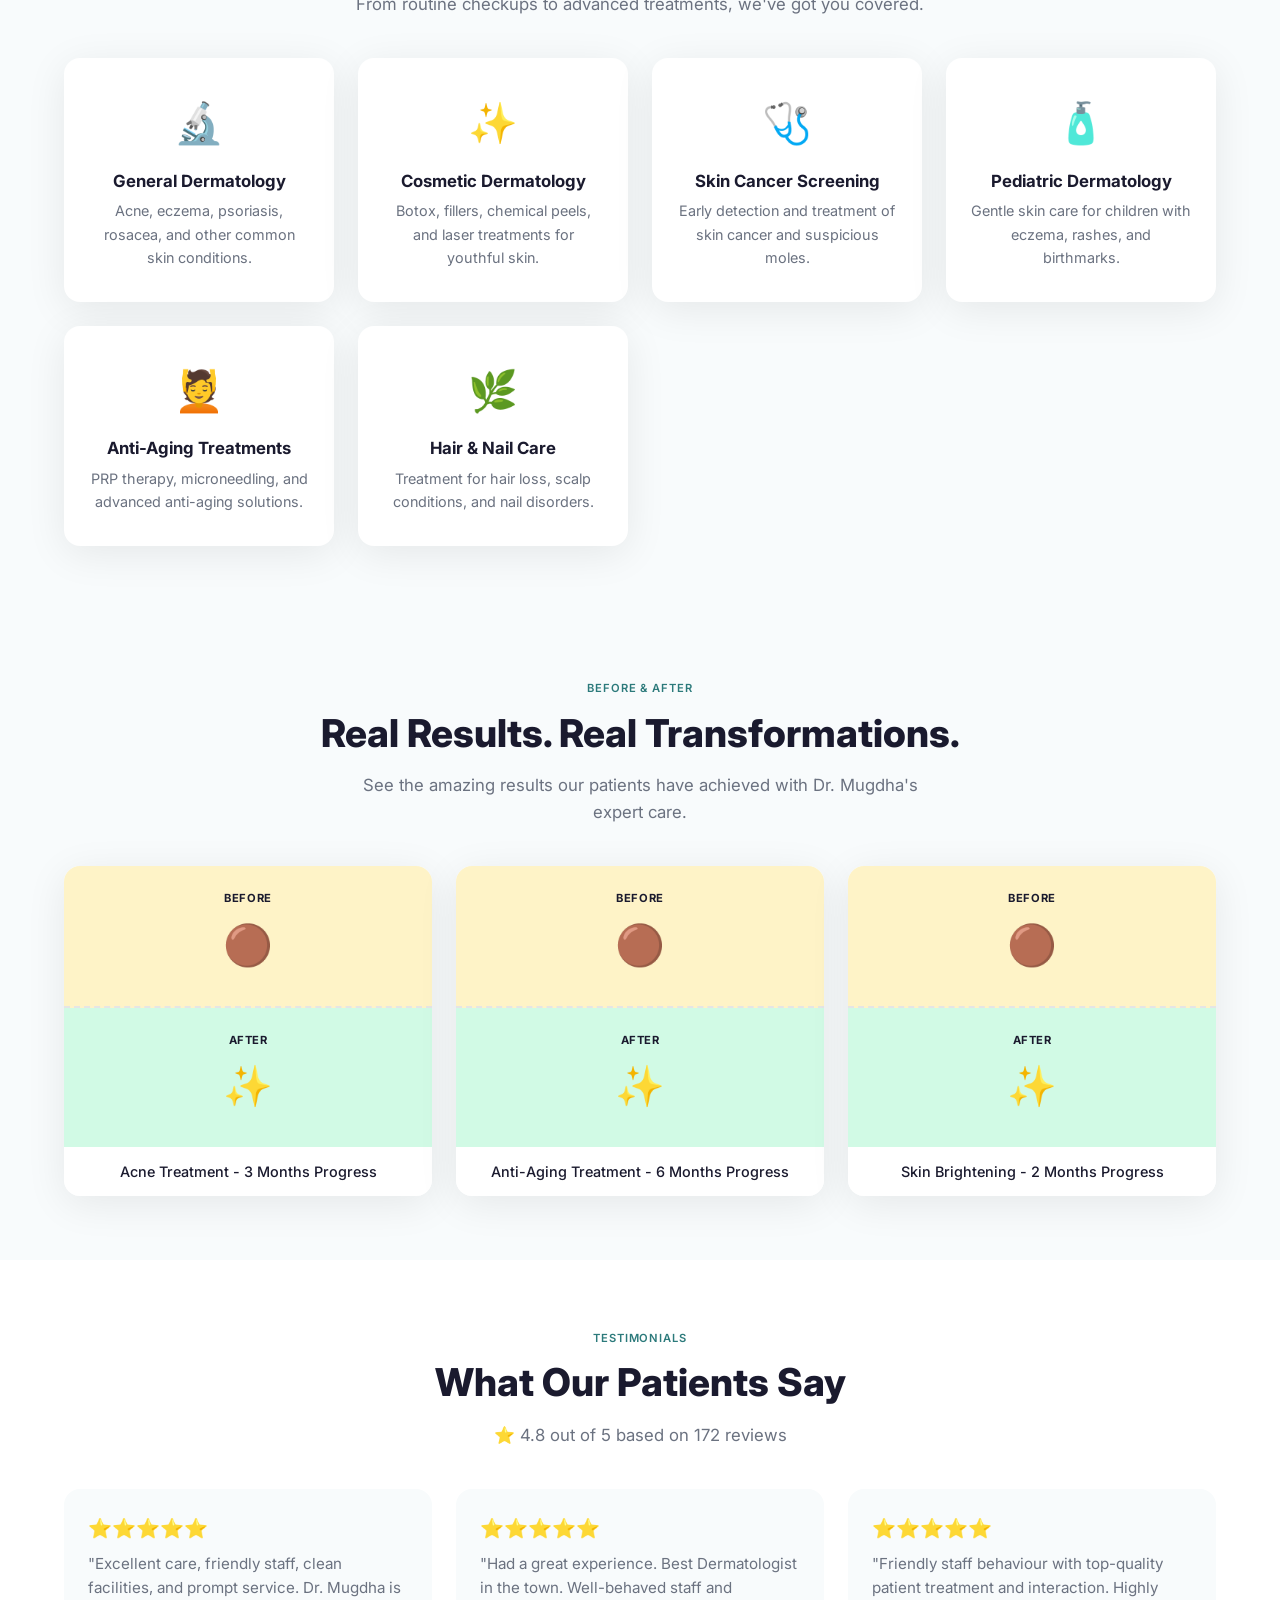
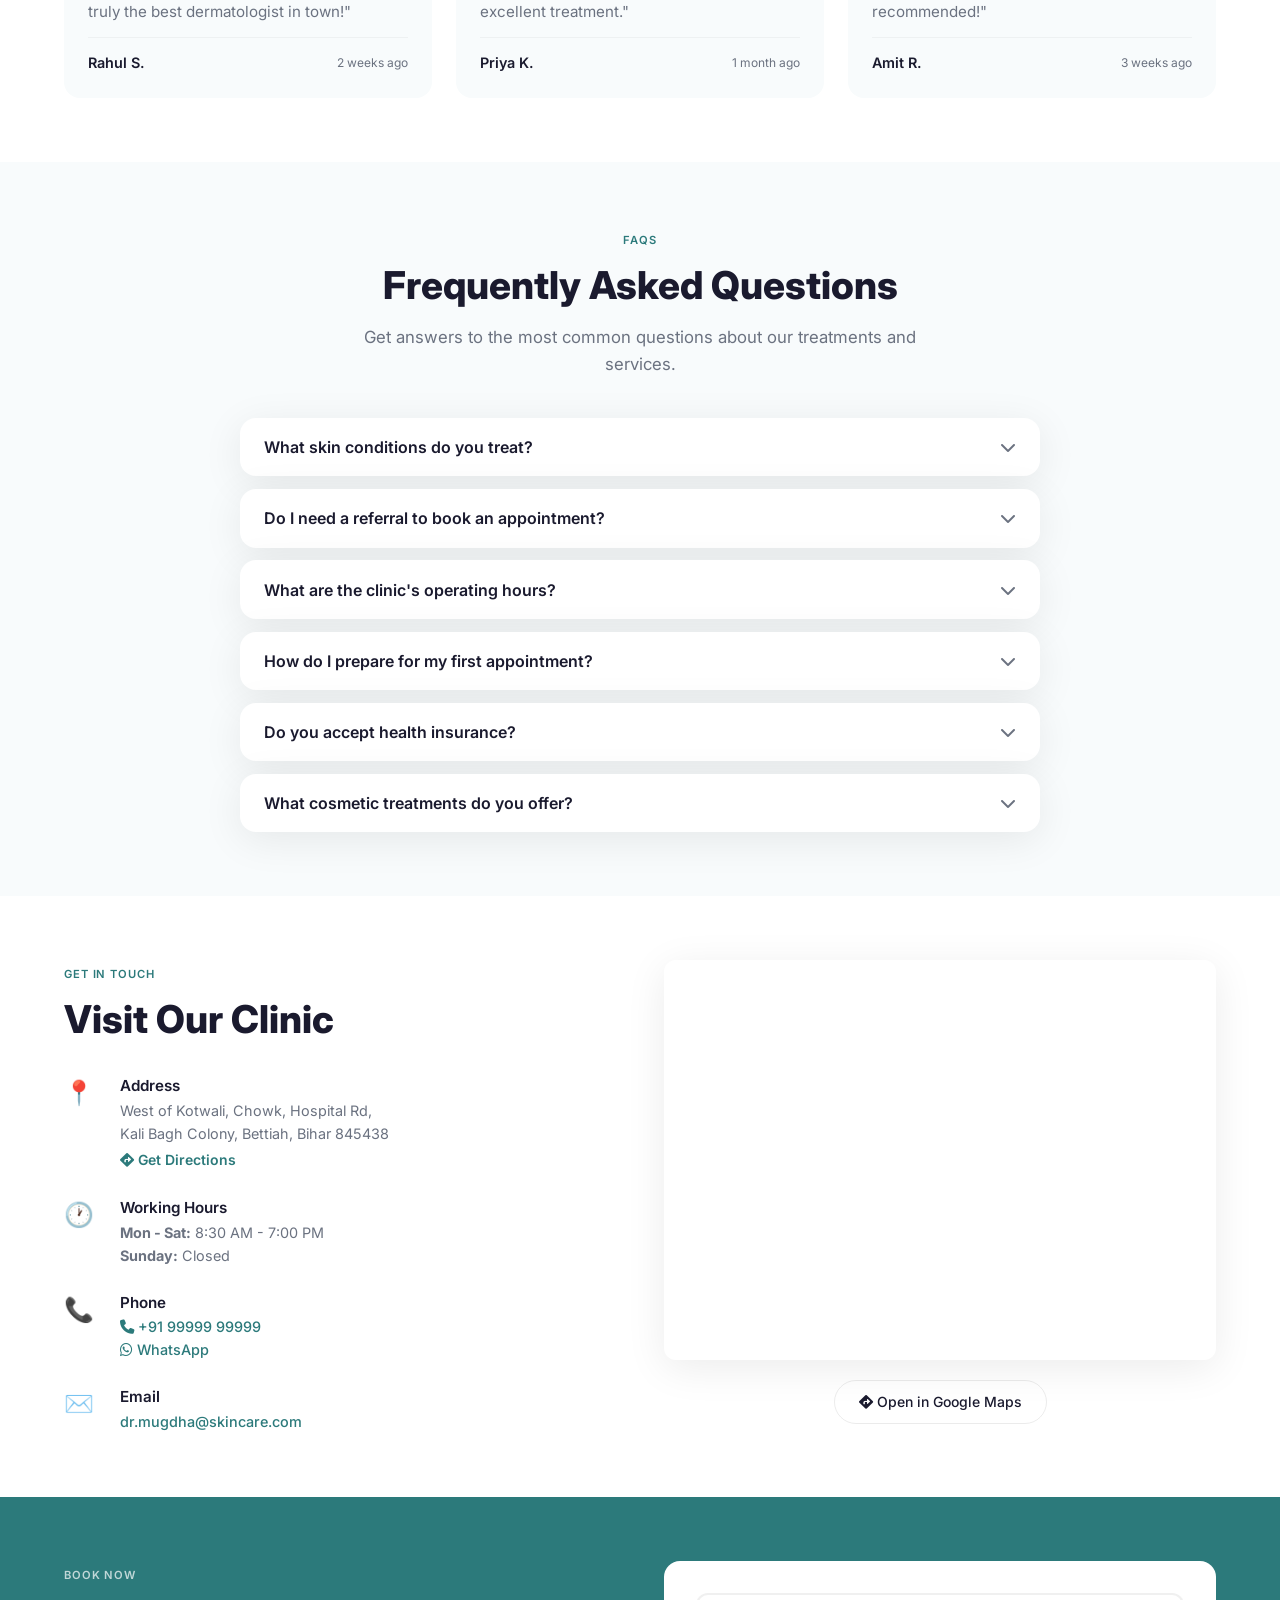
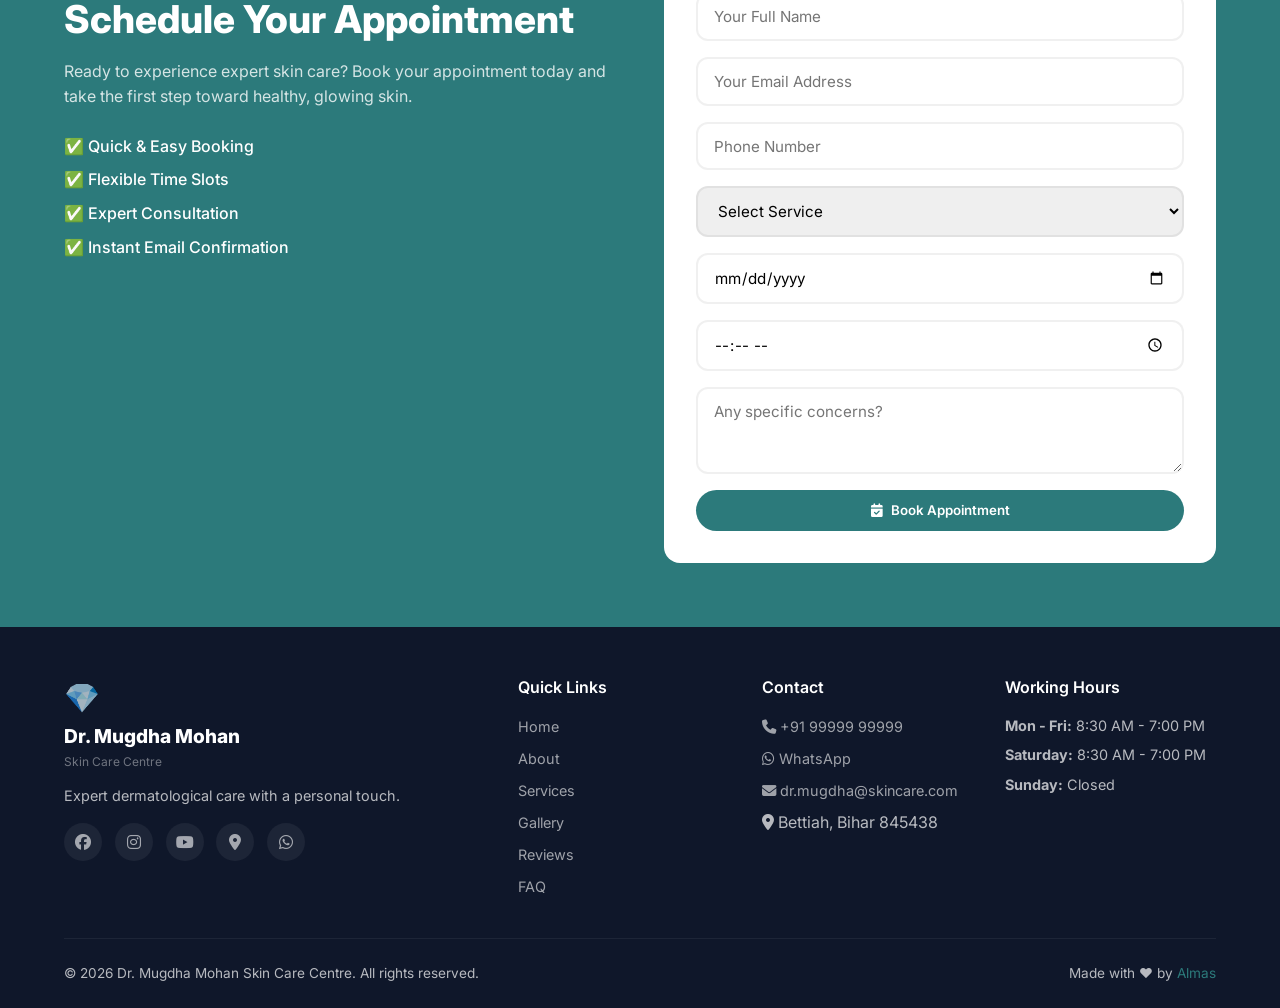
==== commit 8f9767c4: "Update index.html" ====
--- a/index.html
+++ b/index.html
@@ -54,7 +54,7 @@
     }
     </script>
 
-    <!-- Fonts & Styles -->
+    <!-- Fonts & Styles (Inline) -->
     <link href="https://fonts.googleapis.com/css2?family=Inter:wght@400;500;600;700;800;900&display=swap" rel="stylesheet" />
     <link rel="stylesheet" href="https://cdnjs.cloudflare.com/ajax/libs/font-awesome/6.4.0/css/all.min.css" />
     
@@ -135,6 +135,7 @@
             display: flex;
             align-items: center;
             justify-content: space-between;
+            flex-wrap: wrap;
         }
 
         .nav-brand {
@@ -196,6 +197,7 @@
             align-items: center;
             gap: 1.5rem;
             list-style: none;
+            flex-wrap: wrap;
         }
 
         .nav-links a {
@@ -204,6 +206,7 @@
             color: var(--text-muted);
             transition: var(--transition);
             position: relative;
+            white-space: nowrap;
         }
 
         .nav-links a:hover {
@@ -250,6 +253,57 @@
 
         .btn-nav-cta::after {
             display: none !important;
+        }
+
+        /* ================================================================
+           MOBILE NAV - HORIZONTAL SCROLL
+           ================================================================ */
+        @media (max-width: 768px) {
+            .hamburger {
+                display: flex;
+            }
+
+            .nav-links {
+                display: none;
+                flex-direction: row;
+                width: 100%;
+                padding: 0.8rem 0;
+                gap: 0.8rem;
+                align-items: center;
+                justify-content: flex-start;
+                border-top: 1px solid rgba(0, 0, 0, 0.04);
+                margin-top: 0.8rem;
+                overflow-x: auto;
+                overflow-y: hidden;
+                flex-wrap: nowrap;
+                -webkit-overflow-scrolling: touch;
+                scrollbar-width: none;
+            }
+
+            .nav-links::-webkit-scrollbar {
+                display: none;
+            }
+
+            .nav-links.open {
+                display: flex;
+            }
+
+            .nav-links a {
+                font-size: 0.8rem;
+                white-space: nowrap;
+                flex-shrink: 0;
+                padding: 0.3rem 0.2rem;
+            }
+
+            .btn-nav-cta {
+                flex-shrink: 0;
+                padding: 0.4rem 1rem;
+                font-size: 0.75rem;
+            }
+
+            body {
+                padding-top: 60px;
+            }
         }
 
         /* ================================================================
@@ -421,7 +475,7 @@
         }
 
         /* ================================================================
-           RESPONSIVE
+           RESPONSIVE (Hero)
            ================================================================ */
         @media (max-width: 992px) {
             .hero .container {
@@ -448,34 +502,6 @@
         }
 
         @media (max-width: 768px) {
-            .hamburger {
-                display: flex;
-            }
-
-            .nav-links {
-                display: none;
-                flex-direction: column;
-                width: 100%;
-                padding: 1rem 0;
-                gap: 1rem;
-                align-items: center;
-                border-top: 1px solid rgba(0, 0, 0, 0.04);
-                margin-top: 0.8rem;
-            }
-
-            .nav-links.open {
-                display: flex;
-            }
-
-            .nav-links a {
-                font-size: 1rem;
-            }
-
-            .btn-nav-cta {
-                width: 100%;
-                text-align: center;
-            }
-
             .hero {
                 padding: 6rem 0 3rem;
                 min-height: auto;
@@ -491,10 +517,6 @@
 
             .hero-stats .stat-number {
                 font-size: 1.4rem;
-            }
-            
-            body {
-                padding-top: 60px;
             }
         }
 
@@ -1036,6 +1058,20 @@
             width: 100%;
         }
 
+        .booking-form .btn-primary:disabled {
+            opacity: 0.6;
+            cursor: not-allowed;
+        }
+
+        .booking-form .btn-primary .fa-spinner {
+            animation: spin 1s linear infinite;
+        }
+
+        @keyframes spin {
+            0% { transform: rotate(0deg); }
+            100% { transform: rotate(360deg); }
+        }
+
         /* ================================================================
            FOOTER
            ================================================================ */
@@ -1222,7 +1258,7 @@
 <body>
 
     <!-- ============ FLOATING BUTTONS ============ -->
-    <a href="https://wa.me/919999999999?text=Hi%20Dr.%20Mugdha%2C%20I%27d%20like%20to%20book%20an%20appointment" 
+    <a href="https://wa.me/917033761519?text=Hi%20Dr.%20Mugdha%2C%20I%27d%20like%20to%20book%20an%20appointment" 
        class="float-whatsapp" target="_blank" aria-label="Chat on WhatsApp">
         <i class="fab fa-whatsapp"></i>
     </a>
@@ -1656,25 +1692,44 @@
                         <div class="benefit">✅ Quick & Easy Booking</div>
                         <div class="benefit">✅ Flexible Time Slots</div>
                         <div class="benefit">✅ Expert Consultation</div>
-                    </div>
-                </div>
-                <form class="booking-form" id="bookingForm">
-                    <input type="text" placeholder="Your Name" required />
-                    <input type="email" placeholder="Your Email" required />
-                    <input type="tel" placeholder="Phone Number" required />
-                    <select required>
+                        <div class="benefit">✅ Instant Email Confirmation</div>
+                    </div>
+                </div>
+                <form class="booking-form" id="bookingForm" action="https://api.web3forms.com/submit" method="POST">
+                    <!-- Web3Forms Access Key -->
+                    <input type="hidden" name="access_key" value="b53c01ff-0f9e-4829-8eb1-73c0fe08829e" />
+                    
+                    <!-- Redirect after success -->
+                    <input type="hidden" name="redirect" value="#booking" />
+                    
+                    <!-- Subject for email -->
+                    <input type="hidden" name="subject" value="📋 New Appointment Booking - Dr. Mugdha Mohan Skin Care Centre" />
+                    
+                    <!-- From Name -->
+                    <input type="hidden" name="from_name" value="Dr. Mugdha Mohan Skin Care Centre" />
+                    
+                    <!-- Bot protection (honeypot) -->
+                    <input type="checkbox" name="botcheck" class="hidden" style="display: none;" />
+                    
+                    <input type="text" name="name" placeholder="Your Full Name" required />
+                    <input type="email" name="email" placeholder="Your Email Address" required />
+                    <input type="tel" name="phone" placeholder="Phone Number" required />
+                    
+                    <select name="service" required>
                         <option value="">Select Service</option>
-                        <option>General Dermatology</option>
-                        <option>Cosmetic Dermatology</option>
-                        <option>Skin Cancer Screening</option>
-                        <option>Pediatric Dermatology</option>
-                        <option>Anti-Aging Treatments</option>
-                        <option>Hair & Nail Care</option>
+                        <option value="General Dermatology">General Dermatology</option>
+                        <option value="Cosmetic Dermatology">Cosmetic Dermatology</option>
+                        <option value="Skin Cancer Screening">Skin Cancer Screening</option>
+                        <option value="Pediatric Dermatology">Pediatric Dermatology</option>
+                        <option value="Anti-Aging Treatments">Anti-Aging Treatments</option>
+                        <option value="Hair & Nail Care">Hair & Nail Care</option>
                     </select>
-                    <input type="date" required />
-                    <input type="time" required />
-                    <textarea placeholder="Any specific concerns?" rows="3"></textarea>
-                    <button type="submit" class="btn-primary">
+                    
+                    <input type="date" name="date" required />
+                    <input type="time" name="time" required />
+                    <textarea name="message" placeholder="Any specific concerns?" rows="3"></textarea>
+                    
+                    <button type="submit" class="btn-primary" id="submitBtn">
                         <i class="fas fa-calendar-check"></i> Book Appointment
                     </button>
                 </form>
@@ -1751,7 +1806,6 @@
             navLinks.classList.toggle('open');
         });
 
-        // Close menu when clicking a link (for mobile)
         document.querySelectorAll('.nav-links a').forEach(link => {
             link.addEventListener('click', () => {
                 hamburger.classList.remove('active');
@@ -1807,11 +1861,9 @@
                 const answer = button.nextElementSibling;
                 const isOpen = answer.classList.contains('open');
 
-                // Close all FAQs
                 document.querySelectorAll('.faq-answer').forEach(a => a.classList.remove('open'));
                 document.querySelectorAll('.faq-question').forEach(b => b.classList.remove('active'));
 
-                // Toggle current
                 if (!isOpen) {
                     answer.classList.add('open');
                     button.classList.add('active');
@@ -1820,12 +1872,58 @@
         });
 
         // ================================================================
-        //  BOOKING FORM SUBMIT
+        //  BOOKING FORM - Web3Forms API
         // ================================================================
-        document.getElementById('bookingForm').addEventListener('submit', (e) => {
+        const bookingForm = document.getElementById('bookingForm');
+        const submitBtn = document.getElementById('submitBtn');
+
+        bookingForm.addEventListener('submit', async (e) => {
             e.preventDefault();
-            alert('✅ Thank you! Your appointment request has been sent. We will contact you shortly.');
-            e.target.reset();
+            
+            submitBtn.innerHTML = '<i class="fas fa-spinner fa-spin"></i> Sending...';
+            submitBtn.disabled = true;
+            
+            const formData = new FormData(bookingForm);
+            const data = Object.fromEntries(formData);
+            
+            try {
+                const response = await fetch('https://api.web3forms.com/submit', {
+                    method: 'POST',
+                    headers: {
+                        'Content-Type': 'application/json',
+                        'Accept': 'application/json'
+                    },
+                    body: JSON.stringify(data)
+                });
+                
+                const result = await response.json();
+                
+                if (result.success) {
+                    alert(`✅ Thank you, ${data.name || 'Patient'}! 
+                    
+Your appointment request has been sent successfully!
+
+📋 Service: ${data.service || 'Not specified'}
+📅 Date: ${data.date || 'Not specified'}
+🕐 Time: ${data.time || 'Not specified'}
+
+📍 Dr. Mugdha Mohan Skin Care Centre
+West of Kotwali, Chowk, Hospital Rd, Bettiah, Bihar
+
+We will contact you shortly at ${data.phone || 'your number'}.
+Please check your email for confirmation.`);
+                    
+                    bookingForm.reset();
+                    submitBtn.innerHTML = '<i class="fas fa-calendar-check"></i> Book Appointment';
+                    submitBtn.disabled = false;
+                } else {
+                    throw new Error(result.message || 'Something went wrong');
+                }
+            } catch (error) {
+                alert('❌ Sorry, there was an error sending your appointment request. Please try again or call us directly.\n\nError: ' + error.message);
+                submitBtn.innerHTML = '<i class="fas fa-calendar-check"></i> Book Appointment';
+                submitBtn.disabled = false;
+            }
         });
 
         // ================================================================
@@ -1850,8 +1948,8 @@
         });
 
         console.log('✅ Dr. Mugdha Mohan website loaded successfully!');
-        console.log('📌 All navigation links are now working properly.');
-        console.log('📌 Click on "Home" or brand logo to go back to top.');
+        console.log('📌 Mobile navigation scrolls horizontally');
+        console.log('📧 Bookings sent to: b53c01ff-0f9e-4829-8eb1-73c0fe08829e');
     </script>
 </body>
 </html>
